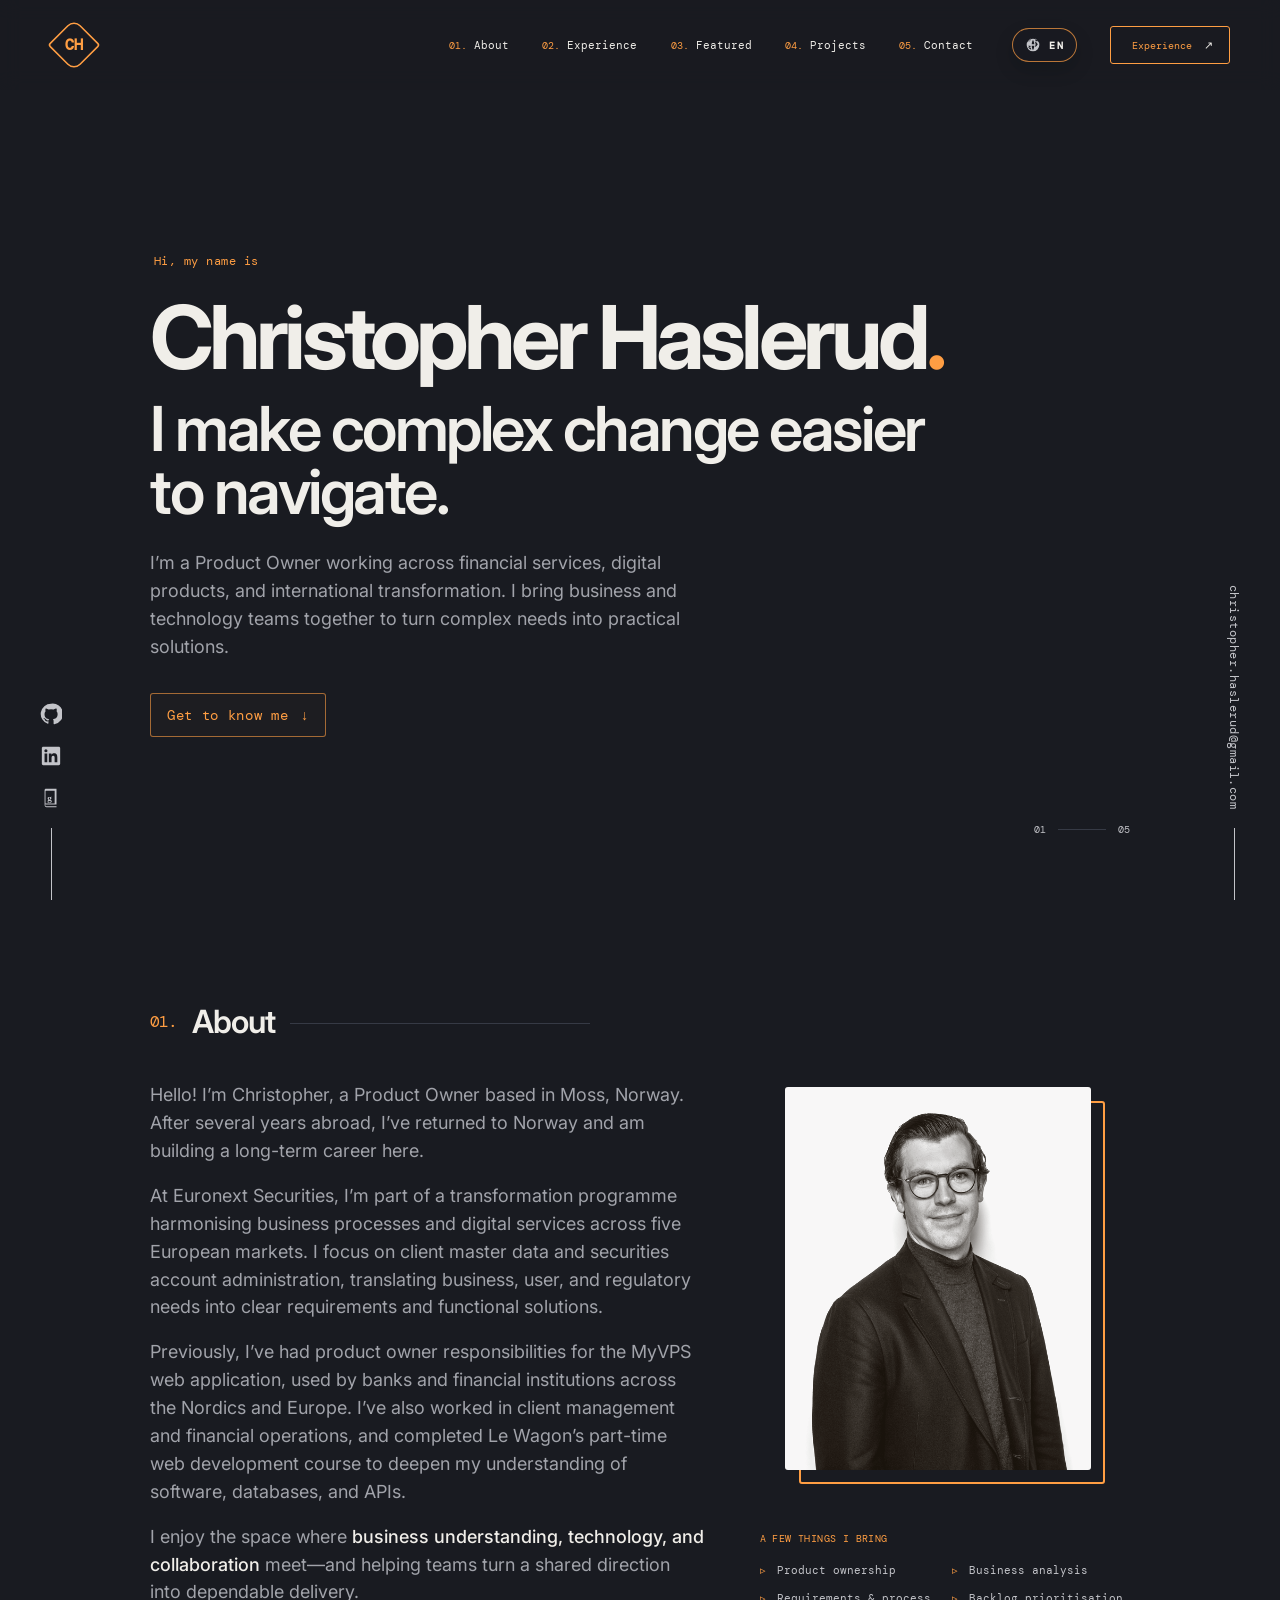
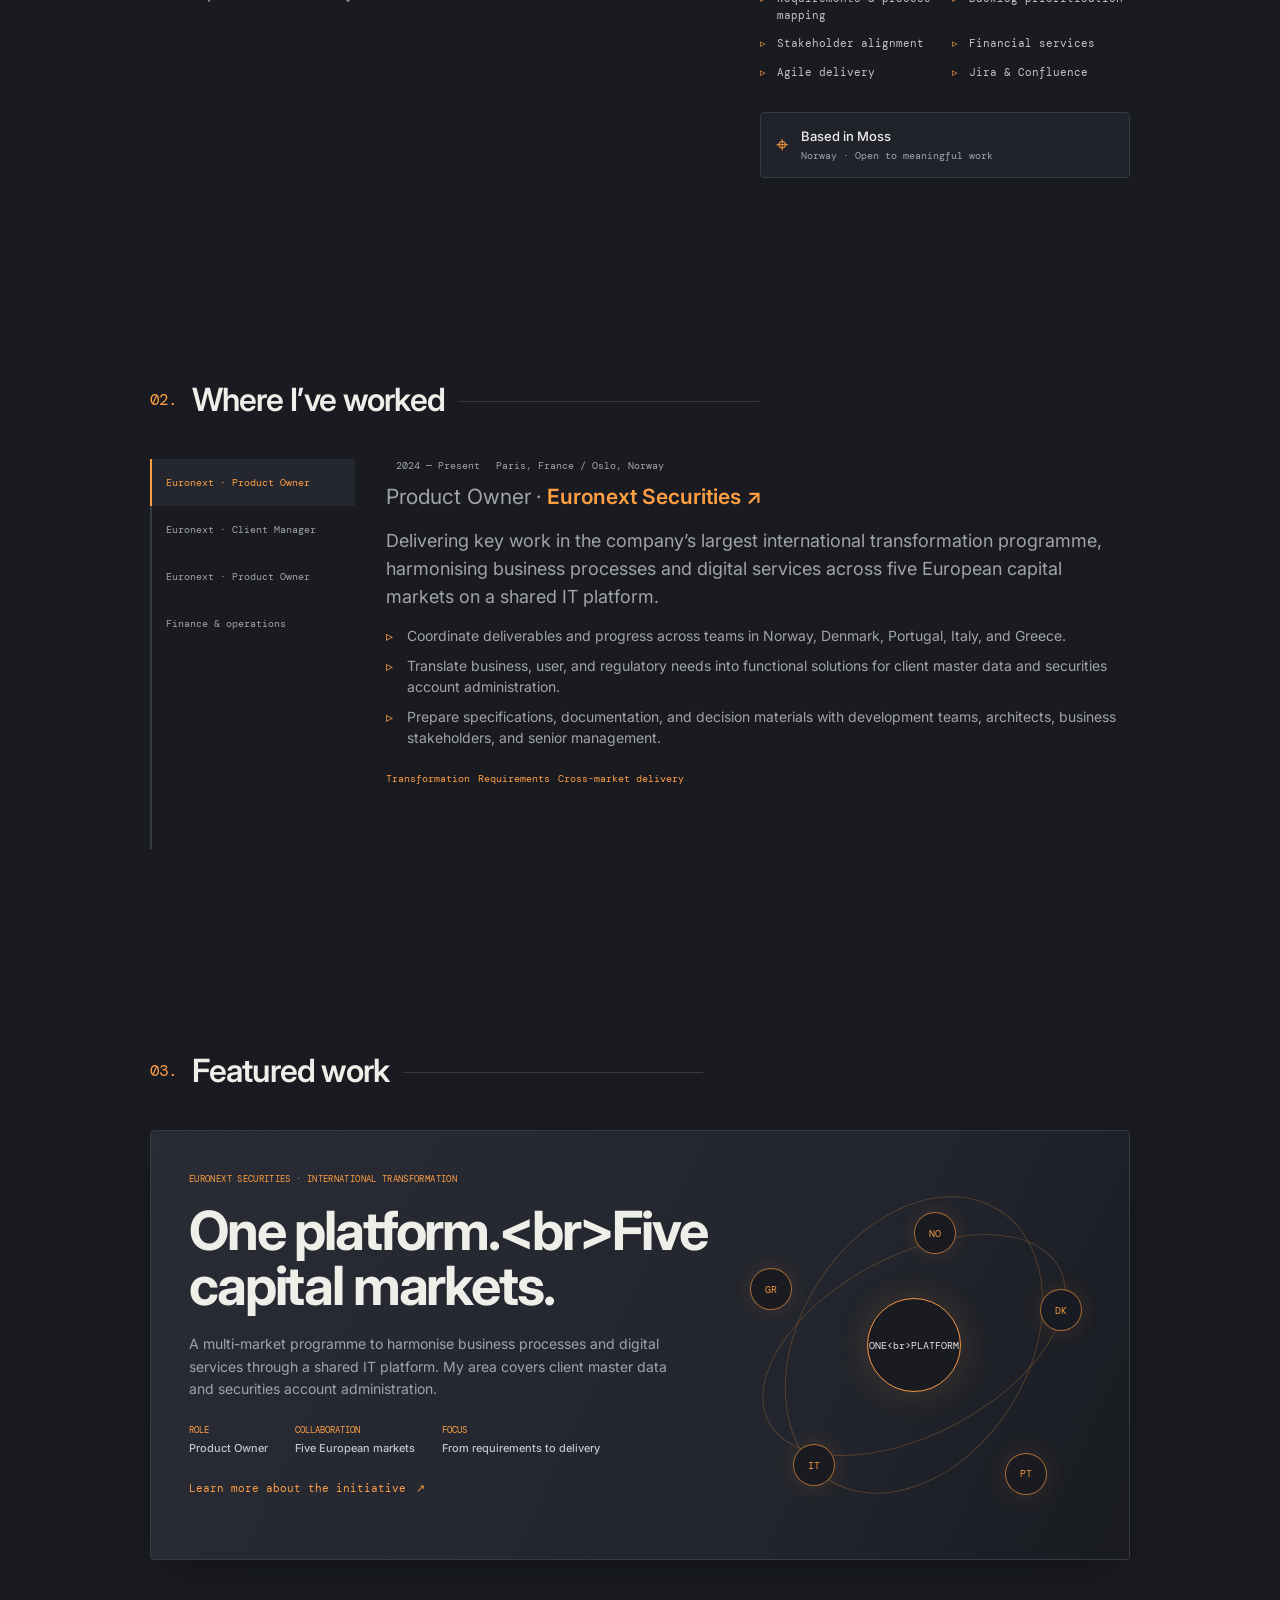
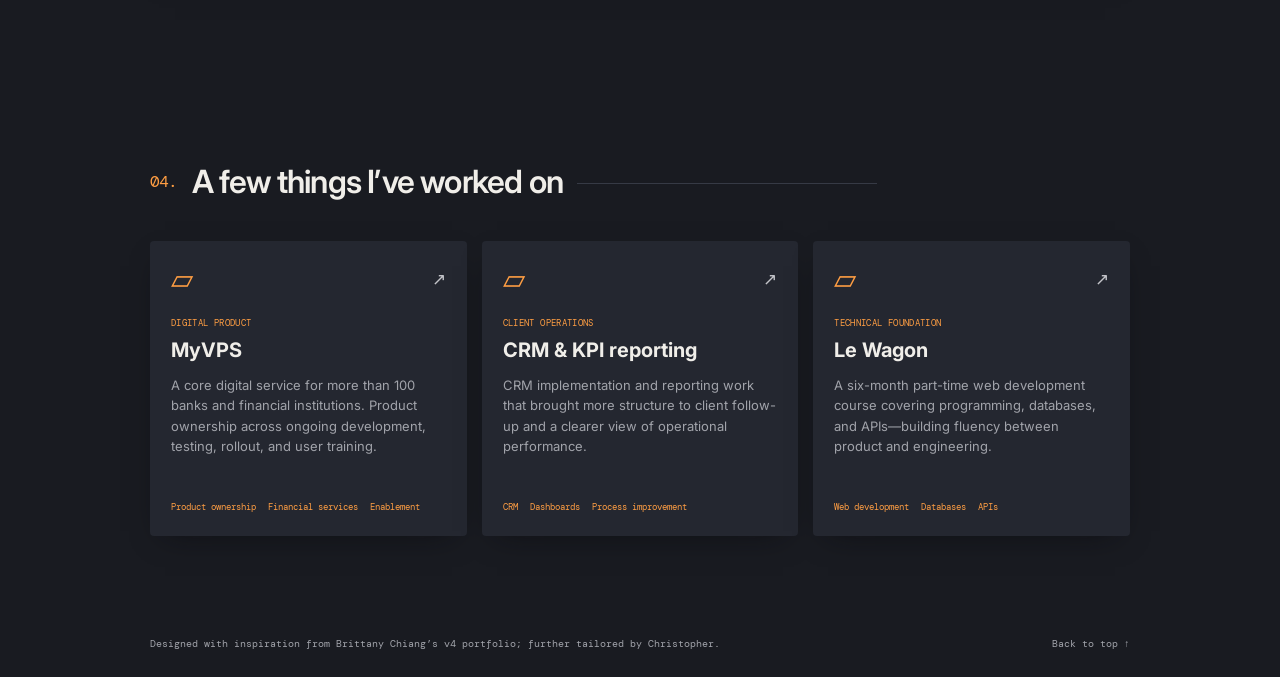
==== index.html @ 112c5ed5 "added comments on html file" ====
<!doctype html>
<html lang="en">
<!--
  The <head> contains information about the page, browser settings, and links to CSS, fonts, and the favicon.
-->
<head>
  <meta charset="utf-8">
  <meta name="viewport" content="width=device-width, initial-scale=1">
  <meta name="theme-color" content="#191b21">
  <meta name="description" content="Christopher Haslerud — Product Owner working across product, finance, technology, and international teams.">
  <meta name="author" content="Christopher Haslerud">
  <link rel="canonical" href="https://christopher-haslerud.com/">
  <meta name="keywords" content="
Christopher Haslerud,
Product Owner,
Produkteier,
Produktleder,
Digital produktutvikling,
Digital produktledelse,
Produktutvikling,
Digitalisering,
Teknologi,
Kunstig intelligens,
AI,
Fintech,
Finansielle tjenester,
Finansiell teknologi,
Digital transformasjon,
Product Management,
Digital Product Development,
Norway,
Norge,
Produkteier,
Produktleder,
">
  <title>Christopher Haslerud — Product Owner</title>

  <!--
    These links tell the browser which icon to use for the tab,
    browser bookmarks, and mobile home-screen shortcuts.
    The SVG is the main icon, PNG is a fallback, and apple-touch-icon
    is used on iPhones/iPads.
  -->
  <link rel="icon" type="image/svg+xml" href="favicon-final-1.svg">
  <link rel="icon" type="image/png" href="favicon-final-1.png">
  <link rel="apple-touch-icon" href="favicon-final-1.png">
<!---
    Tells page where to load fonts from, how to connect to Google Fonts efficiently, and which CSS file to use for styling the page
 -->
  <link rel="preconnect" href="https://fonts.googleapis.com">
  <link rel="preconnect" href="https://fonts.gstatic.com" crossorigin>
  <link href="https://fonts.googleapis.com/css2?family=DM+Mono:wght@400;500&family=Inter:wght@400;500;600;700&display=swap" rel="stylesheet">
  <link rel="stylesheet" href="style.css">
</head>
<body>
  <!--
    This is the visible page content.
  -->
  <a class="skip-link" href="#main">Skip to content</a>

  <!--
    Header: the top navigation and site branding.
    This contains the logo, menu links, and language selector.
  -->
  <header class="site-header">
    <a class="brand" href="#top" aria-label="Christopher Haslerud, home"><span>CH</span></a>
    <div class="header-controls" aria-label="Header controls">
      <div class="language-switcher header-language-switcher" aria-label="Language selector">
        <button class="language-button" type="button" aria-expanded="false" aria-controls="language-menu-mobile" aria-label="Change language">
          <svg viewBox="0 0 24 24" aria-hidden="true">
            <path d="M12 2.5a9.5 9.5 0 1 0 9.5 9.5A9.5 9.5 0 0 0 12 2.5Zm7.14 8.5h-3.18a15.77 15.77 0 0 0-1.25-4.14A7.88 7.88 0 0 1 19.14 11ZM12 4.05A13.82 13.82 0 0 1 13.96 11H10.04A13.82 13.82 0 0 1 12 4.05ZM4.86 13h3.18a15.77 15.77 0 0 0 1.25 4.14A7.88 7.88 0 0 1 4.86 13Zm3.18-8h-3.18A7.88 7.88 0 0 1 9.29 9.14 15.77 15.77 0 0 0 8.04 5Zm-3.18 10h3.18a15.77 15.77 0 0 1 1.25 4.14A7.88 7.88 0 0 1 4.86 15Zm7.1 4.95A13.82 13.82 0 0 1 10.04 13h3.92a13.82 13.82 0 0 1-1.96 6.95ZM14.71 15a15.77 15.77 0 0 0 1.25-4.14h3.18A7.88 7.88 0 0 1 14.71 15Zm4.43-8.5h-3.18A15.77 15.77 0 0 0 14.71 2.36 7.88 7.88 0 0 1 19.14 6.5ZM9.29 2.36A15.77 15.77 0 0 0 8.04 6.5H4.86A7.88 7.88 0 0 1 9.29 2.36Z"/>
          </svg>
          <span class="language-current">NO</span>
        </button>
        <ul class="language-menu" id="language-menu-mobile" role="menu" aria-label="Language menu">
          <li><button class="language-option active" type="button" data-lang="nb" role="menuitemradio" aria-checked="true">Norsk</button></li>
          <li><button class="language-option" type="button" data-lang="en" role="menuitemradio" aria-checked="false">English</button></li>
          <li><button class="language-option" type="button" data-lang="fr" role="menuitemradio" aria-checked="false">Français</button></li>
          <li><button class="language-option" type="button" data-lang="pt-pt" role="menuitemradio" aria-checked="false">Português (PT)</button></li>
        </ul>
      </div>
    </div>
    <button class="menu-toggle" type="button" aria-expanded="false" aria-controls="site-nav" aria-label="Open navigation">
      <span></span><span></span><span></span>
    </button>
    <nav class="site-nav" id="site-nav" aria-label="Main navigation">
      <a href="#about"><span>01.</span> <span data-i18n="nav.about">About</span></a>
      <a href="#experience"><span>02.</span> <span data-i18n="nav.experience">Experience</span></a>
      <a href="#featured"><span>03.</span> <span data-i18n="nav.featured">Featured</span></a>
      <a href="#projects"><span>04.</span> <span data-i18n="nav.projects">Projects</span></a>
      <a href="#contact"><span>05.</span> <span data-i18n="nav.contact">Contact</span></a>
      <div class="language-switcher nav-language-switcher" aria-label="Language selector">
        <button class="language-button" type="button" aria-expanded="false" aria-controls="language-menu-header" aria-label="Change language">
          <svg viewBox="0 0 24 24" aria-hidden="true">
            <path d="M12 2.5a9.5 9.5 0 1 0 9.5 9.5A9.5 9.5 0 0 0 12 2.5Zm7.14 8.5h-3.18a15.77 15.77 0 0 0-1.25-4.14A7.88 7.88 0 0 1 19.14 11ZM12 4.05A13.82 13.82 0 0 1 13.96 11H10.04A13.82 13.82 0 0 1 12 4.05ZM4.86 13h3.18a15.77 15.77 0 0 0 1.25 4.14A7.88 7.88 0 0 1 4.86 13Zm3.18-8h-3.18A7.88 7.88 0 0 1 9.29 9.14 15.77 15.77 0 0 0 8.04 5Zm-3.18 10h3.18a15.77 15.77 0 0 1 1.25 4.14A7.88 7.88 0 0 1 4.86 15Zm7.1 4.95A13.82 13.82 0 0 1 10.04 13h3.92a13.82 13.82 0 0 1-1.96 6.95ZM14.71 15a15.77 15.77 0 0 0 1.25-4.14h3.18A7.88 7.88 0 0 1 14.71 15Zm4.43-8.5h-3.18A15.77 15.77 0 0 0 14.71 2.36 7.88 7.88 0 0 1 19.14 6.5ZM9.29 2.36A15.77 15.77 0 0 0 8.04 6.5H4.86A7.88 7.88 0 0 1 9.29 2.36Z"/>
          </svg>
          <span class="language-current">NO</span>
        </button>
        <ul class="language-menu" id="language-menu-header" role="menu" aria-label="Language menu">
          <li><button class="language-option active" type="button" data-lang="nb" role="menuitemradio" aria-checked="true">Norsk</button></li>
          <li><button class="language-option" type="button" data-lang="en" role="menuitemradio" aria-checked="false">English</button></li>
          <li><button class="language-option" type="button" data-lang="fr" role="menuitemradio" aria-checked="false">Français</button></li>
          <li><button class="language-option" type="button" data-lang="pt-pt" role="menuitemradio" aria-checked="false">Português (PT)</button></li>
        </ul>
      </div>
      <a class="nav-button" href="#experience"><span data-i18n="nav.button">Experience</span> <span>↗</span></a>
    </nav>
  </header>

  <!--
    Left-side social icons.
    These are links to external profiles such as GitHub, LinkedIn, and Goodreads.
  -->
  <aside class="social-rail" aria-label="Social links and language selector">
    <a href="https://github.com/Christopher-Haslerud/" target="_blank" rel="noopener noreferrer" aria-label="GitHub" title="GitHub">
      <svg viewBox="0 0 24 24" aria-hidden="true"><path d="M12 .8a11.2 11.2 0 0 0-3.54 21.83c.56.1.77-.24.77-.54v-2.1c-3.13.68-3.79-1.33-3.79-1.33-.51-1.3-1.25-1.65-1.25-1.65-1.02-.7.08-.68.08-.68 1.13.08 1.72 1.16 1.72 1.16 1 .1.78 2.11 3.37 1.5.1-.73.39-1.22.7-1.5-2.5-.28-5.13-1.25-5.13-5.55 0-1.22.44-2.22 1.16-3-.12-.29-.5-1.43.11-2.98 0 0 .95-.3 3.08 1.15a10.7 10.7 0 0 1 5.6 0c2.14-1.45 3.08-1.15 3.08-1.15.62 1.55.23 2.69.12 2.98.72.78 1.15 1.78 1.15 3 0 4.31-2.64 5.26-5.15 5.54.4.35.75 1.03.75 2.08v3.08c0 .3.2.65.78.54A11.2 11.2 0 0 0 12 .8Z"/></svg>
    </a>
    <a href="https://www.linkedin.com/in/christopher-haslerud/" target="_blank" rel="noopener noreferrer" aria-label="LinkedIn" title="LinkedIn">
      <svg viewBox="0 0 24 24" aria-hidden="true"><path d="M20.45 2H3.55C2.69 2 2 2.68 2 3.52v16.96c0 .84.69 1.52 1.55 1.52h16.9c.86 0 1.55-.68 1.55-1.52V3.52c0-.84-.69-1.52-1.55-1.52ZM7.93 18.9H4.96V9.33h2.97v9.57ZM6.45 8.02a1.72 1.72 0 1 1 0-3.44 1.72 1.72 0 0 1 0 3.44Zm12.45 10.88h-2.96v-4.65c0-1.11-.02-2.55-1.55-2.55-1.55 0-1.79 1.21-1.79 2.47v4.73H9.64V9.33h2.84v1.31h.04c.39-.75 1.36-1.55 2.8-1.55 3 0 3.58 1.97 3.58 4.53v5.28Z"/></svg>
    </a>
    <a href="https://www.goodreads.com/user/show/145755573-christopher-haslerud" target="_blank" rel="noopener noreferrer" aria-label="Goodreads" title="Goodreads">
      <svg viewBox="0 0 24 24" aria-hidden="true"><path d="M5 3.5c0-.83.67-1.5 1.5-1.5H18v17H6.5A1.5 1.5 0 0 0 5 20.5v-17ZM6.5 4a.5.5 0 0 0-.5.5v13.56c.16-.04.33-.06.5-.06H16V4H6.5ZM7 21h11v1H7a2 2 0 0 1-2-2h1a1 1 0 0 0 1 1Z"/><text x="8" y="15" font-size="10" font-family="Georgia,serif" font-weight="bold">g</text></svg>
    </a>
    <span class="rail-line" aria-hidden="true"></span>
  </aside>
  <aside class="email-rail" aria-label="Email Christopher">
    <a href="mailto:?subject=Hello%20Christopher">christopher.haslerud@gmail.com</a>
    <span class="rail-line" aria-hidden="true"></span>
  </aside>

  <!--
    Main content area.
  -->
  <main id="main">
    <!--
      Hero section: the first screen people see - includes intro text, name, role, and a call-to-action button.
    -->
    <section class="hero" id="top" aria-labelledby="hero-title">
      <p class="eyebrow reveal" data-i18n="hero.eyebrow">Hi, my name is</p>
      <h1 class="hero-name reveal" id="hero-title">Christopher Haslerud<span>.</span></h1>
      <h2 class="hero-role reveal" data-i18n="hero.role">I make complex change easier to navigate.</h2>
      <p class="hero-copy reveal" data-i18n="hero.copy">I’m a Product Owner working across financial services, digital products, and international transformation. I bring business and technology teams together to turn complex needs into practical solutions.</p>
      <a class="outline-button reveal" href="#about"><span data-i18n="hero.button">Get to know me</span> <span>↓</span></a>
      <div class="hero-index" aria-hidden="true">01 <i></i> 05</div>
    </section>

    <!--
      About section - this section includes text and a short list of skills.
    -->
    <section class="section about-section" id="about" aria-labelledby="about-title">
      <h2 class="section-heading" id="about-title" data-i18n="about.heading">About</h2>
      <div class="about-grid">
        <div class="body-copy">
          <p data-i18n="about.p1">Hello! I’m Christopher, a Product Owner based in Moss, Norway. After several years abroad, I’ve returned to Norway and am building a long-term career here.</p>
          <p data-i18n="about.p2">At Euronext Securities, I’m part of a transformation programme harmonising business processes and digital services across five European markets. I focus on client master data and securities account administration, translating business, user, and regulatory needs into clear requirements and functional solutions.</p>
          <p data-i18n="about.p3">Previously, I've had product owner responsibilities for the MyVPS web application, used by banks and financial institutions across the Nordics and Europe. I’ve also worked in client management and financial operations, and completed Le Wagon’s part-time web development course to deepen my understanding of software, databases, and APIs.</p>
          <p data-i18n="about.p4" data-i18n-html="true">I enjoy the space where <strong>business understanding, technology, and collaboration</strong> meet—and helping teams turn a shared direction into dependable delivery.</p>
        </div>
        <div class="about-aside">
          <figure class="portrait">
            <div class="portrait-frame">
              <img src="1O9A6643.jpg" alt="Christopher Haslerud" loading="lazy">
            </div>
          </figure>
          <p class="eyebrow" data-i18n="about.skillsHeader">A FEW THINGS I BRING</p>
          <ul class="skill-list">
            <li data-i18n="skill.1">Product ownership</li><li data-i18n="skill.2">Business analysis</li>
            <li data-i18n="skill.3">Requirements &amp; process mapping</li><li data-i18n="skill.4">Backlog prioritisation</li>
            <li data-i18n="skill.5">Stakeholder alignment</li><li data-i18n="skill.6">Financial services</li>
            <li data-i18n="skill.7">Agile delivery</li><li data-i18n="skill.8">Jira &amp; Confluence</li>
          </ul>
          <div class="location-card"><span class="location-pin">⌖</span><div><b data-i18n="location.label">Based in Moss</b><small data-i18n="location.meta">Norway · Open to meaningful work</small></div></div>
        </div>
      </div>
    </section>

    <!--
      Experience section: shows work history and roles - the tabs let the user switch between different jobs.
    -->
    <section class="section experience-section" id="experience" aria-labelledby="experience-title">
      <h2 class="section-heading" id="experience-title" data-i18n="experience.heading">Where I’ve worked</h2>
      <div class="experience-layout">
        <div class="experience-tabs" role="tablist" aria-label="Work experience">
          <button class="experience-tab active" id="tab-euronext-po" role="tab" aria-selected="true" aria-controls="panel-euronext-po" data-panel="euronext-po" data-i18n="experience.tab.euronext-po">Euronext · Product Owner</button>
          <button class="experience-tab" id="tab-client-manager" role="tab" aria-selected="false" aria-controls="panel-client-manager" data-panel="client-manager" tabindex="-1" data-i18n="experience.tab.client-manager">Euronext · Client Manager</button>
          <button class="experience-tab" id="tab-myvps" role="tab" aria-selected="false" aria-controls="panel-myvps" data-panel="myvps" tabindex="-1" data-i18n="experience.tab.myvps">Euronext · Product Owner</button>
          <button class="experience-tab" id="tab-finance" role="tab" aria-selected="false" aria-controls="panel-finance" data-panel="finance" tabindex="-1" data-i18n="experience.tab.finance">Finance &amp; operations</button>
        </div>

        <div class="experience-panels">
          <article class="experience-panel active" id="panel-euronext-po" role="tabpanel" aria-labelledby="tab-euronext-po" tabindex="0">
            <p class="date"><span data-i18n="experience.euronext.date">2024 — Present</span> <span data-i18n="experience.euronext.location">Paris, France / Oslo, Norway</span></p>
            <h3><span data-i18n="experience.euronext.role">Product Owner</span> <span>·</span> <a href="https://www.euronext.com/en" target="_blank" rel="noopener noreferrer">Euronext Securities ↗</a></h3>
            <p data-i18n="experience.euronext.summary">Delivering key work in the company’s largest international transformation programme, harmonising business processes and digital services across five European capital markets on a shared IT platform.</p>
            <ul>
              <li data-i18n="experience.euronext.li1">Coordinate deliverables and progress across teams in Norway, Denmark, Portugal, Italy, and Greece.</li>
              <li data-i18n="experience.euronext.li2">Translate business, user, and regulatory needs into functional solutions for client master data and securities account administration.</li>
              <li data-i18n="experience.euronext.li3">Prepare specifications, documentation, and decision materials with development teams, architects, business stakeholders, and senior management.</li>
            </ul>
            <div class="tag-row"><span data-i18n="experience.euronext.tag1">Transformation</span><span data-i18n="experience.euronext.tag2">Requirements</span><span data-i18n="experience.euronext.tag3">Cross-market delivery</span></div>
          </article>

          <article class="experience-panel" id="panel-client-manager" role="tabpanel" aria-labelledby="tab-client-manager" tabindex="0" hidden>
            <p class="date"><span data-i18n="experience.client.date">2022 — 2024</span> <span data-i18n="experience.client.location">Porto, Portugal / Oslo, Norway</span></p>
            <h3><span data-i18n="experience.client.role">Client Manager</span> <span>·</span> <a href="https://www.euronext.com/en" target="_blank" rel="noopener noreferrer">Euronext Securities ↗</a></h3>
            <p data-i18n="experience.client.summary">Primary operational contact for the company’s largest client, coordinating work across client, business, and IT teams while building a strong working relationship.</p>
            <ul>
              <li data-i18n="experience.client.li1">Led implementation of a new CRM system in Oslo.</li>
              <li data-i18n="experience.client.li2">Developed KPI dashboards and reporting to improve decision-making, client management, and operational efficiency.</li>
              <li data-i18n="experience.client.li3">Built experience in process improvement and cross-functional stakeholder coordination.</li>
            </ul>
            <div class="tag-row"><span data-i18n="experience.client.tag1">Client management</span><span data-i18n="experience.client.tag2">CRM</span><span data-i18n="experience.client.tag3">KPI reporting</span></div>
          </article>

          <article class="experience-panel" id="panel-myvps" role="tabpanel" aria-labelledby="tab-myvps" tabindex="0" hidden>
            <p class="date"><span data-i18n="experience.myvps.date">2021 — 2022</span> <span data-i18n="experience.myvps.location">Oslo, Norway</span></p>
            <h3><span data-i18n="experience.myvps.role">Product Owner</span> <span>·</span> <a href="https://www.euronext.com/en" target="_blank" rel="noopener noreferrer">Euronext Securities ↗</a></h3>
            <p data-i18n="experience.myvps.summary">Owned ongoing development of MyVPS, a core digital application used by more than 100 banks and financial institutions across Europe.</p>
            <ul>
              <li data-i18n="experience.myvps.li1">Coordinated a Poland-based development team and planned product activities with technical and business stakeholders.</li>
              <li data-i18n="experience.myvps.li2">Worked with users on testing, rollout, and training.</li>
              <li data-i18n="experience.myvps.li3">Partnered with Compliance to establish a digital training and certification programme.</li>
              <li data-i18n="experience.myvps.li4">Completed Le Wagon’s six-month part-time course in web development, databases, and APIs.</li>
            </ul>
            <div class="tag-row"><span data-i18n="experience.myvps.tag1">MyVPS</span><span data-i18n="experience.myvps.tag2">Product development</span><span data-i18n="experience.myvps.tag3">Le Wagon</span></div>
          </article>

          <article class="experience-panel" id="panel-finance" role="tabpanel" aria-labelledby="tab-finance" tabindex="0" hidden>
            <p class="date"><span data-i18n="experience.finance.date">2017 — 2020</span> <span data-i18n="experience.finance.location">Oslo, Hamburg &amp; Vilnius</span></p>
            <h3 data-i18n="experience.finance.role">Finance and operations roles</h3>
            <p data-i18n="experience.finance.summary">Built a practical foundation in financial markets, client operations, and dependable processes across regulated and international environments.</p>
            <ul>
              <li><strong>Consultant</strong> · Söderberg &amp; Partners Wealth Management (2020): <span data-i18n="experience.finance.li1">Investor Services, document verification, fund orders, and process improvements.</span></li>
              <li><strong>Operations Manager</strong> · Payever (2020): <span data-i18n="experience.finance.li2">Nordic operations and partner coordination for an API-based financing solution.</span></li>
              <li><strong>Cross-Asset Trading and Sales Assistant</strong> · BNP Paribas (2018–2019): <span data-i18n="experience.finance.li3">Interest-rate derivative booking, pricing, verification, and contract transfers.</span></li>
              <li><strong>Senior Treasury Analyst / Securities Operations Analyst</strong> · Nasdaq (2017–2018): <span data-i18n="experience.finance.li4">Liquidity, payments, reconciliations, and clearing house settlement.</span></li>
            </ul>
            <div class="tag-row"><span data-i18n="experience.finance.tag1">Financial operations</span><span data-i18n="experience.finance.tag2">Capital markets</span><span data-i18n="experience.finance.tag3">Controls</span></div>
          </article>
        </div>
      </div>
    </section>

    <!--
      Featured section: highlights one important project or initiative.
    -->
    <section class="section featured-section" id="featured" aria-labelledby="featured-title">
      <h2 class="section-heading" id="featured-title" data-i18n="featured.heading">Featured work</h2>
      <div class="featured-card">
        <div class="featured-content">
          <p class="eyebrow" data-i18n="featured.eyebrow">EURONEXT SECURITIES · INTERNATIONAL TRANSFORMATION</p>
          <h3 data-i18n="featured.title">One platform.<br>Five capital markets.</h3>
          <p class="featured-description" data-i18n="featured.summary">A multi-market programme to harmonise business processes and digital services through a shared IT platform. My area covers client master data and securities account administration.</p>
          <div class="featured-facts">
            <div><span data-i18n="featured.fact.role.label">ROLE</span><b data-i18n="featured.fact.role.value">Product Owner</b></div>
            <div><span data-i18n="featured.fact.collaboration.label">COLLABORATION</span><b data-i18n="featured.fact.collaboration.value">Five European markets</b></div>
            <div><span data-i18n="featured.fact.focus.label">FOCUS</span><b data-i18n="featured.fact.focus.value">From requirements to delivery</b></div>
          </div>
          <a class="text-link" href="https://www.euronext.com/en/csd/strategic-projects/convergence-programme" target="_blank" rel="noopener noreferrer"><span data-i18n="featured.link">Learn more about the initiative</span> <span>↗</span></a>
        </div>
        <div class="featured-visual" aria-label="Abstract network illustration representing five connected markets">
          <div class="network-orbit orbit-one"></div><div class="network-orbit orbit-two"></div>
          <span class="network-node node-norway">NO</span><span class="network-node node-denmark">DK</span><span class="network-node node-portugal">PT</span><span class="network-node node-italy">IT</span><span class="network-node node-greece">GR</span>
          <span class="network-core" data-i18n="featured.visual">ONE<br>PLATFORM</span>
        </div>
      </div>
    </section>

    <!--
      Projects section: a grid of smaller project cards.
    -->
    <section class="section projects-section" id="projects" aria-labelledby="projects-title">
      <h2 class="section-heading" id="projects-title" data-i18n="projects.heading">A few things I’ve worked on</h2>
      <div class="project-grid">
        <article class="project-card">
          <div class="project-top"><span class="folder-icon">▱</span><span class="project-arrow">↗</span></div>
          <p class="eyebrow" data-i18n="projects.card1.eyebrow">DIGITAL PRODUCT</p><h3 data-i18n="projects.card1.title">MyVPS</h3>
          <p data-i18n="projects.card1.summary">A core digital service for more than 100 banks and financial institutions. Product ownership across ongoing development, testing, rollout, and user training.</p>
          <div class="tag-row"><span data-i18n="projects.card1.tag1">Product ownership</span><span data-i18n="projects.card1.tag2">Financial services</span><span data-i18n="projects.card1.tag3">Enablement</span></div>
        </article>
        <article class="project-card">
          <div class="project-top"><span class="folder-icon">▱</span><span class="project-arrow">↗</span></div>
          <p class="eyebrow" data-i18n="projects.card2.eyebrow">CLIENT OPERATIONS</p><h3 data-i18n="projects.card2.title">CRM &amp; KPI reporting</h3>
          <p data-i18n="projects.card2.summary">CRM implementation and reporting work that brought more structure to client follow-up and a clearer view of operational performance.</p>
          <div class="tag-row"><span data-i18n="projects.card2.tag1">CRM</span><span data-i18n="projects.card2.tag2">Dashboards</span><span data-i18n="projects.card2.tag3">Process improvement</span></div>
        </article>
        <article class="project-card">
          <div class="project-top"><span class="folder-icon">▱</span><span class="project-arrow">↗</span></div>
          <p class="eyebrow" data-i18n="projects.card3.eyebrow">TECHNICAL FOUNDATION</p><h3 data-i18n="projects.card3.title">Le Wagon</h3>
          <p data-i18n="projects.card3.summary">A six-month part-time web development course covering programming, databases, and APIs—building fluency between product and engineering.</p>
          <div class="tag-row"><span data-i18n="projects.card3.tag1">Web development</span><span data-i18n="projects.card3.tag2">Databases</span><span data-i18n="projects.card3.tag3">APIs</span></div>
        </article>
      </div>
    </section>
<!--
    <section class="section contact-section" id="contact" aria-labelledby="contact-title">
      <p class="eyebrow">05. WHAT’S NEXT?</p>
      <h2 id="contact-title">Let’s build something<br>that makes a difference.</h2>
      <p>If you’re working on a complex product or transformation challenge, I’d be happy to compare notes.</p>
      <a class="outline-button" href="mailto:?subject=Hello%20Christopher">Say hello <span>↗</span></a>
    </section>
  </main>
-->
  <!--
    Footer: closing information and a simple back-to-top link.
  -->
  <footer class="site-footer"><p><span data-i18n="footer.before">Designed with inspiration from</span> <a href="https://v4.brittanychiang.com/" target="_blank" rel="noopener noreferrer">Brittany Chiang’s v4 portfolio</a><span data-i18n="footer.after">; further tailored by Christopher.</span></p><a href="#top" data-i18n="footer.top">Back to top ↑</a></footer>

  <!--
    JavaScript file for interactions such as language switching and menu behavior.
  -->
  <script src="script.js"></script>
</body>
</html>
---- style.css ----
:root {
  --dark-navy: #101116;
  --navy: #191b21;
  --light-navy: #242730;
  --lightest-navy: #363a45;
  --navy-shadow: rgba(8, 9, 12, .72);
  --slate: #a1a3aa;
  --light-slate: #c3c4c9;
  --lightest-slate: #f0eee9;
  --white: #fffaf2;
  --accent: #ff9e43;
  --font-sans: Inter, -apple-system, BlinkMacSystemFont, "Segoe UI", sans-serif;
  --font-mono: "DM Mono", "SFMono-Regular", Consolas, monospace;
  --transition: all .25s cubic-bezier(.645, .045, .355, 1);
  --nav-height: 90px;
  --content-width: 1000px;
}

*, *::before, *::after { box-sizing: border-box; }
html { scroll-behavior: smooth; scroll-padding-top: 100px; }
body {
  margin: 0;
  overflow-x: hidden;
  background: var(--navy);
  color: var(--slate);
  font: 18px/1.35 var(--font-sans);
  -webkit-font-smoothing: antialiased;
  counter-reset: section;
}
::selection { background: var(--lightest-navy); color: var(--white); }
a { color: inherit; text-decoration: none; transition: var(--transition); }
a:hover, a:focus-visible { color: var(--accent); }
button { color: inherit; font: inherit; }

/* Skip link */
.skip-link {
  position: fixed;
  z-index: 50;
  top: -60px;
  left: 20px;
  padding: 12px 16px;
  background: var(--accent);
  color: var(--navy);
  font: 12px var(--font-mono);
}
.skip-link:focus { top: 15px; }

/* Header and navigation */
.site-header {
  position: fixed;
  z-index: 20;
  inset: 0 0 auto;
  height: var(--nav-height);
  padding: 0 50px;
  display: flex;
  align-items: center;
  justify-content: space-between;
  background: rgba(25, 27, 33, .92);
  backdrop-filter: blur(10px);
  transition: height .25s ease, box-shadow .25s ease;
}
.site-header.scrolled { height: 70px; box-shadow: 0 10px 30px -10px var(--navy-shadow); }

.header-controls {
  display: none;
  align-items: center;
  gap: 12px;
}

.brand {
  position: relative;
  display: grid;
  width: 48px;
  height: 48px;
  place-items: center;
  color: var(--accent);
  font: 600 15px var(--font-mono);
}
.brand::before {
  content: "";
  position: absolute;
  inset: 0;
  border: 2px solid var(--accent);
  border-radius: 12px 4px 12px 4px;
  transform: rotate(45deg) scale(.78);
  transition: var(--transition);
}
.brand:hover::before { transform: rotate(0) scale(.9); }

.site-nav {
  display: flex;
  align-items: center;
  justify-content: flex-end;
  gap: clamp(16px, 2.6vw, 34px);
  color: var(--lightest-slate);
  font: 11px var(--font-mono);
}
.site-nav a:not(.nav-button) {
  padding: 12px 0;
  white-space: nowrap;
}
.site-nav a > span:first-child {
  color: var(--accent);
  font-size: 10px;
}
.site-nav a > span:last-child {
  color: var(--lightest-slate);
}

.nav-button {
  padding: 11px 16px;
  border: 1px solid var(--accent);
  border-radius: 3px;
  color: var(--accent);
  white-space: nowrap;
}
.nav-button:hover { background: rgba(255, 158, 67, .12); }
.nav-button span { margin-left: 5px; }

.menu-toggle { display: none; }

/* Language selector */
.language-switcher {
  position: relative;
  display: inline-flex;
}

.nav-language-switcher {
  display: inline-flex !important;
  margin-left: 6px;
  align-items: center;
}
.nav-language-switcher .language-button {
  min-width: 54px;
  padding: 8px 12px;
  border: 1px solid rgba(255, 158, 67, .7);
  background: rgba(25, 27, 33, .92);
  box-shadow: 0 8px 18px rgba(8, 9, 12, .18);
}
.nav-language-switcher .language-current {
  font-size: 10px;
  font-weight: 600;
  letter-spacing: .12em;
}

.language-button {
  display: inline-flex;
  align-items: center;
  gap: 8px;
  min-width: 58px;
  padding: 7px 10px;
  border: 1px solid rgba(255, 158, 67, .45);
  border-radius: 999px;
  background: rgba(25, 27, 33, .72);
  color: var(--light-slate);
  cursor: pointer;
  transition: var(--transition);
}
.language-button:hover, .language-button:focus-visible {
  border-color: var(--accent);
  color: var(--accent);
  transform: translateY(-2px);
}
.language-button svg {
  display: block;
  width: 16px;
  height: 16px;
  fill: currentColor;
}
.language-current {
  color: var(--lightest-slate);
  font: 10px var(--font-mono);
  letter-spacing: .08em;
}
.language-menu {
  position: absolute;
  left: 50%;
  top: calc(100% + 10px);
  bottom: auto;
  display: grid;
  gap: 6px;
  min-width: 170px;
  padding: 10px;
  margin: 0;
  border: 1px solid var(--lightest-navy);
  border-radius: 12px;
  background: rgba(25, 27, 33, .98);
  box-shadow: 0 16px 40px rgba(8, 9, 12, .45);
  list-style: none;
  opacity: 0;
  visibility: hidden;
  transform: translate(-50%, 0);
  transition: opacity .2s ease, transform .2s ease, visibility .2s ease;
}
.language-switcher.open .language-menu {
  opacity: 1;
  visibility: visible;
  transform: translate(-50%, 0);
}
.language-option {
  width: 100%;
  padding: 9px 10px;
  border: 1px solid transparent;
  border-radius: 8px;
  background: transparent;
  color: var(--light-slate);
  text-align: left;
  font: 11px var(--font-mono);
  cursor: pointer;
  transition: var(--transition);
}
.language-option:hover, .language-option.active {
  border-color: rgba(255, 158, 67, .45);
  background: rgba(255, 158, 67, .08);
  color: var(--lightest-slate);
}

/* Social and email rails */
.social-rail, .email-rail {
  position: fixed;
  z-index: 5;
  bottom: 0;
  display: flex;
  flex-direction: column;
  align-items: center;
  color: var(--light-slate);
}
.social-rail { left: 38px; gap: 16px; }
.social-rail a {
  display: grid;
  width: 26px;
  height: 26px;
  place-items: center;
  color: var(--light-slate);
  transition: var(--transition);
}
.social-rail a:hover, .social-rail a:focus-visible {
  color: var(--accent);
  transform: translateY(-3px);
}
.social-rail svg {
  display: block;
  width: 22px;
  height: 22px;
  fill: currentColor;
}
.social-rail .language-switcher { display: none !important; }

.email-rail {
  right: 38px;
  gap: 18px;
}
.email-rail a {
  color: var(--light-slate);
  writing-mode: vertical-rl;
  font: 12px var(--font-mono);
  letter-spacing: .04em;
}
.email-rail a:hover, .email-rail a:focus-visible {
  color: var(--accent);
  transform: translateY(-3px);
}
.rail-line {
  display: block;
  width: 1px;
  height: 72px;
  margin-top: 1px;
  background: var(--light-slate);
}

/* Main and hero */
main {
  width: 100%;
  max-width: 1600px;
  margin: 0 auto;
  padding: 0 150px;
}
.hero {
  min-height: 100vh;
  display: flex;
  flex-direction: column;
  justify-content: center;
  align-items: flex-start;
  position: relative;
  padding-top: var(--nav-height);
}
.eyebrow {
  margin: 0 0 25px 4px;
  color: var(--accent);
  font: 12px var(--font-mono);
  letter-spacing: .04em;
}
.hero-name {
  margin: 0 0 5px;
  color: var(--lightest-slate);
  font-size: clamp(58px, 8.2vw, 88px);
  line-height: .99;
  letter-spacing: -.055em;
  font-weight: 700;
}
.hero-name span { color: var(--accent); }
.hero-role {
  max-width: 780px;
  margin: 10px 0 0;
  color: var(--lightest-slate);
  font-size: clamp(35px, 5.4vw, 62px);
  line-height: 1.02;
  letter-spacing: -.04em;
  font-weight: 600;
}
.hero-role span {
  color: var(--accent);
}
.hero-copy {
  max-width: 560px;
  margin: 26px 0 0;
  color: var(--slate);
  font-size: 18px;
  line-height: 1.55;
}
.hero-copy strong, .body-copy strong {
  color: var(--lightest-slate);
  font-weight: 500;
}
.outline-button {
  display: inline-flex;
  align-items: center;
  gap: 12px;
  margin-top: 38px;
  padding: 12px 16px;
  border: 1px solid rgba(255, 158, 67, .6);
  border-radius: 3px;
  color: var(--accent);
  font: 11px var(--font-mono);
  letter-spacing: .06em;
  background: rgba(255, 158, 67, .02);
  transition: var(--transition);
}
.hero .outline-button {
  margin-top: 32px;
}
.hero .outline-button:hover {
  background: rgba(255, 158, 67, .08);
  transform: translateY(-1px);
}
.outline-button span { font-size: 14px; }
.hero-index {
  position: absolute;
  right: 0;
  bottom: 64px;
  display: flex;
  align-items: center;
  gap: 12px;
  color: var(--light-slate);
  font: 10px var(--font-mono);
}
.hero-index i {
  width: 48px;
  height: 1px;
  background: var(--lightest-navy);
}

/* Section layout */
.section {
  max-width: var(--content-width);
  margin: 0 auto;
  padding: 100px 0;
  scroll-margin-top: 75px;
}
.section-heading {
  display: flex;
  align-items: center;
  gap: 14px;
  margin: 0 0 38px;
  color: var(--lightest-slate);
  font-size: clamp(24px, 4vw, 32px);
  font-weight: 600;
  letter-spacing: -.025em;
  white-space: nowrap;
}
.section-heading::before {
  counter-increment: section;
  content: "0" counter(section) ".";
  color: var(--accent);
  font: 16px var(--font-mono);
}
.section-heading::after {
  content: "";
  position: relative;
  top: 2px;
  display: block;
  width: min(300px, 30vw);
  height: 1px;
  background: var(--lightest-navy);
}

/* About */
.about-grid {
  display: grid;
  grid-template-columns: 3fr 2fr;
  gap: 54px;
}
.body-copy p { margin: 0 0 17px; line-height: 1.55; }
.about-aside { padding-top: 6px; }

.portrait {
  position: relative;
  width: min(100%, 320px);
  margin: 0 auto 48px;
  padding: 0 14px 14px 0;
}
.portrait-frame {
  position: relative;
  z-index: 1;
  overflow: hidden;
  aspect-ratio: 4 / 5;
  border-radius: 3px;
  background: var(--light-navy);
}
.portrait-frame::before {
  content: "";
  position: absolute;
  z-index: 1;
  inset: 0;
  background: rgba(255, 158, 67, .07);
  mix-blend-mode: screen;
  pointer-events: none;
}
.portrait-frame img {
  display: block;
  width: 100%;
  height: 100%;
  object-fit: cover;
  object-position: 51% 18%;
  filter: grayscale(100%) brightness(1.16) contrast(.94);
  transition: filter .3s ease, transform .5s ease;
}
.portrait::after {
  content: "";
  position: absolute;
  z-index: 0;
  inset: 14px 0 0 14px;
  border: 2px solid var(--accent);
  border-radius: 3px;
  transition: transform .3s ease;
}
.portrait:hover .portrait-frame img {
  filter: grayscale(0%) brightness(1.04) contrast(.98);
  transform: translateY(-2px);
}
.portrait:hover::after { transform: translate(3px, 3px); }
.about-aside .eyebrow { margin: 0 0 17px; font-size: 10px; }
.skill-list {
  display: grid;
  grid-template-columns: 1fr 1fr;
  gap: 12px 14px;
  padding: 0;
  margin: 0;
  list-style: none;
}
.skill-list li {
  position: relative;
  padding-left: 17px;
  color: var(--light-slate);
  font: 11px/1.5 var(--font-mono);
}
.skill-list li::before {
  content: "▹";
  position: absolute;
  left: 0;
  color: var(--accent);
}
.location-card {
  display: flex;
  align-items: center;
  gap: 13px;
  margin-top: 32px;
  padding: 15px;
  border: 1px solid var(--lightest-navy);
  border-radius: 4px;
  background: rgba(36, 39, 48, .72);
}
.location-pin { color: var(--accent); font-size: 22px; }
.location-card b, .location-card small { display: block; }
.location-card b {
  color: var(--lightest-slate);
  font-size: 13px;
  font-weight: 500;
}
.location-card small {
  margin-top: 3px;
  color: var(--slate);
  font: 10px var(--font-mono);
}

/* Experience */
.experience-layout {
  display: grid;
  grid-template-columns: 205px 1fr;
  gap: 31px;
  min-height: 390px;
}
.experience-tabs {
  display: flex;
  flex-direction: column;
  align-items: stretch;
  border-left: 2px solid var(--lightest-navy);
}
.experience-tab {
  min-height: 47px;
  padding: 0 14px;
  border: 0;
  border-left: 2px solid transparent;
  margin-left: -2px;
  background: transparent;
  color: var(--slate);
  font: 10px var(--font-mono);
  text-align: left;
  cursor: pointer;
  transition: var(--transition);
}
.experience-tab:hover, .experience-tab.active {
  color: var(--accent);
  background: var(--light-navy);
}
.experience-tab.active { border-left-color: var(--accent); }
.experience-panel { animation: panel-in .3s ease both; }
.experience-panel[hidden] { display: none; }
.experience-panel .date {
  margin: 0 0 11px;
  color: var(--light-slate);
  font: 10px var(--font-mono);
}
.experience-panel .date span { margin-left: 10px; color: var(--slate); }
.experience-panel h3 {
  margin: 0 0 16px;
  color: var(--lightest-slate);
  font-size: 21px;
  font-weight: 600;
}
.experience-panel h3 span { color: var(--slate); font-weight: 400; }
.experience-panel h3 a { color: var(--accent); }
.experience-panel > p:not(.date) { margin: 0 0 14px; line-height: 1.55; }
.experience-panel ul { margin: 0; padding: 0; list-style: none; }
.experience-panel li {
  position: relative;
  padding: 0 0 9px 21px;
  font-size: 14px;
  line-height: 1.5;
}
.experience-panel li::before {
  content: "▹";
  position: absolute;
  left: 0;
  color: var(--accent);
}
.experience-panel li strong {
  color: var(--lightest-slate);
  font-weight: 500;
}
.tag-row {
  display: flex;
  flex-wrap: wrap;
  gap: 8px;
  margin-top: 15px;
}
.tag-row span {
  color: var(--accent);
  font: 10px var(--font-mono);
}

/* Featured case study */
.featured-card {
  position: relative;
  min-height: 430px;
  overflow: hidden;
  border: 1px solid var(--lightest-navy);
  border-radius: 4px;
  background: linear-gradient(115deg, #292c35 0%, #22252d 68%, #191b21 100%);
  box-shadow: 0 18px 45px -25px var(--navy-shadow);
}
.featured-content {
  position: relative;
  z-index: 2;
  width: 65%;
  padding: 42px 38px;
}
.featured-content .eyebrow { margin: 0 0 18px; font-size: 9px; }
.featured-content h3 {
  margin: 0;
  color: var(--lightest-slate);
  font-size: clamp(35px, 5vw, 54px);
  line-height: 1.02;
  letter-spacing: -.04em;
}
.featured-description {
  max-width: 490px;
  margin: 20px 0 24px;
  font-size: 14px;
  line-height: 1.6;
}
.featured-facts {
  display: flex;
  flex-wrap: wrap;
  gap: 20px 27px;
}
.featured-facts div span, .featured-facts div b { display: block; }
.featured-facts div span {
  margin-bottom: 5px;
  color: var(--accent);
  font: 9px var(--font-mono);
}
.featured-facts div b {
  color: var(--light-slate);
  font-size: 11px;
  font-weight: 500;
}
.text-link {
  display: inline-flex;
  gap: 10px;
  align-items: center;
  margin-top: 25px;
  color: var(--accent);
  font: 11px var(--font-mono);
}
.featured-visual {
  position: absolute;
  inset: 0 0 0 auto;
  width: 44%;
  display: grid;
  place-items: center;
  opacity: .94;
}
.network-orbit {
  position: absolute;
  width: 330px;
  height: 180px;
  border: 1px solid rgba(255, 158, 67, .24);
  border-radius: 50%;
  transform: rotate(-28deg);
}
.orbit-two {
  width: 230px;
  height: 320px;
  transform: rotate(32deg);
}
.network-node {
  position: absolute;
  display: grid;
  width: 42px;
  height: 42px;
  place-items: center;
  border: 1px solid rgba(255, 158, 67, .65);
  border-radius: 50%;
  background: var(--navy);
  color: var(--accent);
  font: 10px var(--font-mono);
  box-shadow: 0 0 24px rgba(255, 158, 67, .14);
}
.node-norway { top: 19%; left: 50%; }
.node-denmark { top: 37%; right: 11%; }
.node-portugal { right: 19%; bottom: 15%; }
.node-italy { bottom: 17%; left: 22%; }
.node-greece { top: 32%; left: 12%; }
.network-core {
  display: grid;
  width: 94px;
  height: 94px;
  place-items: center;
  border: 1px solid var(--accent);
  border-radius: 50%;
  background: #191b21;
  color: var(--lightest-slate);
  font: 10px/1.5 var(--font-mono);
  text-align: center;
  box-shadow: 0 0 38px rgba(255, 158, 67, .17);
}

/* Projects */
.project-grid {
  display: grid;
  grid-template-columns: repeat(3, 1fr);
  gap: 15px;
}
.project-card {
  min-height: 295px;
  display: flex;
  flex-direction: column;
  padding: 22px 20px;
  border: 1px solid transparent;
  border-radius: 4px;
  background: var(--light-navy);
  box-shadow: 0 10px 30px -15px var(--navy-shadow);
  transition: var(--transition);
}
.project-card:hover {
  transform: translateY(-6px);
  border-color: var(--lightest-navy);
}
.project-top {
  display: flex;
  align-items: center;
  justify-content: space-between;
  margin-bottom: 24px;
}
.folder-icon {
  color: var(--accent);
  font-size: 29px;
  line-height: 1;
}
.project-arrow {
  color: var(--light-slate);
  font: 17px var(--font-mono);
}
.project-card .eyebrow { margin: 0 0 8px; font-size: 9px; }
.project-card h3 {
  margin: 0 0 11px;
  color: var(--lightest-slate);
  font-size: 20px;
}
.project-card > p:not(.eyebrow) {
  margin: 0;
  font-size: 13px;
  line-height: 1.55;
}
.project-card .tag-row {
  margin-top: auto;
  padding-top: 24px;
  gap: 7px 12px;
}
.project-card .tag-row span { font-size: 9px; }

/* Contact/footer */
.contact-section {
  max-width: 700px;
  padding: 110px 0 150px;
  text-align: center;
}
.contact-section .eyebrow { margin: 0 0 20px; }
.contact-section h2 {
  margin: 0 auto 20px;
  color: var(--lightest-slate);
  font-size: clamp(42px, 7vw, 64px);
  line-height: 1.05;
  letter-spacing: -.04em;
}
.contact-section > p:not(.eyebrow) {
  max-width: 500px;
  margin: 0 auto;
  font-size: 16px;
  line-height: 1.55;
}
.contact-section .outline-button { margin-top: 28px; }
.site-footer {
  max-width: 1000px;
  margin: 0 auto;
  padding: 0 0 25px;
  display: flex;
  justify-content: space-between;
  gap: 20px;
  color: var(--slate);
  font: 10px/1.6 var(--font-mono);
}
.site-footer p { margin: 0; }
.site-footer a:hover { color: var(--accent); }

/* Motion */
.js-ready .reveal {
  opacity: 0;
  transform: translateY(18px);
  transition: opacity .6s ease, transform .6s cubic-bezier(.2, .7, .2, 1);
}
.js-ready .reveal.visible {
  opacity: 1;
  transform: translateY(0);
}
.js-ready .reveal-on-scroll {
  opacity: 0;
  transform: translateY(18px);
  transition: opacity .6s ease, transform .6s cubic-bezier(.2, .7, .2, 1);
}
.js-ready .reveal-on-scroll.visible {
  opacity: 1;
  transform: translateY(0);
}
@keyframes panel-in {
  from { opacity: 0; transform: translateY(7px); }
  to { opacity: 1; transform: translateY(0); }
}

/* Responsive breakpoints */
@media (max-width: 1080px) {
  main { padding: 0 100px; }
  .site-header { padding: 0 40px; }
  .social-rail { left: 20px; }
  .email-rail { right: 20px; }
  .section { padding: 85px 0; }
  .experience-layout { grid-template-columns: 175px 1fr; gap: 24px; }
}

@media (max-width: 768px) {
  main { padding: 0 50px; }
  .site-header { padding: 0 25px; }
  .social-rail, .email-rail { display: none; }
  .about-grid { grid-template-columns: 1fr; gap: 30px; }
  .about-aside { max-width: 520px; }
  .portrait { width: min(100%, 300px); margin-bottom: 38px; }
  .experience-layout { grid-template-columns: 1fr; gap: 24px; }
  .experience-tabs {
    flex-direction: row;
    overflow-x: auto;
    border-left: 0;
    border-bottom: 2px solid var(--lightest-navy);
  }
  .experience-tab {
    min-width: max-content;
    min-height: 46px;
    margin: 0 0 -2px;
    border-left: 0;
    border-bottom: 2px solid transparent;
  }
  .experience-tab.active {
    border-bottom-color: var(--accent);
    border-left: 0;
  }
  .featured-content { width: 72%; padding: 34px 28px; }
  .featured-visual { width: 42%; opacity: .6; }
  .project-grid { grid-template-columns: 1fr 1fr; }
  .project-card:last-child { grid-column: span 2; min-height: 250px; }
  .section { padding: 75px 0; }
}

@media (max-width: 600px) {
  html { scroll-padding-top: 75px; }
  body { font-size: 16px; }

  .site-header {
    height: 74px;
    justify-content: flex-start;
  }
  .nav-language-switcher { display: none !important; }
  .brand { width: 42px; height: 42px; }
  .header-controls {
    display: flex;
    margin-left: auto;
    align-items: center;
    gap: 8px;
  }
  .menu-toggle { margin-left: 8px; }
  .language-switcher { display: inline-flex; }
  .language-button {
    min-width: 52px;
    padding: 6px 8px;
  }
  .language-current { font-size: 9px; }
  .language-menu {
    left: auto;
    right: 0;
    top: calc(100% + 8px);
    bottom: auto;
    transform: translate(0, 0);
  }
  .language-switcher.open .language-menu { transform: translate(0, 0); }
  .social-rail .language-switcher { display: none; }

  .menu-toggle {
    display: flex;
    position: relative;
    z-index: 22;
    width: 44px;
    height: 44px;
    padding: 12px 8px;
    flex-direction: column;
    justify-content: center;
    gap: 6px;
    border: 0;
    background: transparent;
  }
  .menu-toggle span {
    width: 26px;
    height: 2px;
    background: var(--accent);
    transition: var(--transition);
  }
  .menu-toggle[aria-expanded="true"] span:first-child { transform: translateY(8px) rotate(45deg); }
  .menu-toggle[aria-expanded="true"] span:nth-child(2) { opacity: 0; }
  .menu-toggle[aria-expanded="true"] span:last-child { transform: translateY(-8px) rotate(-45deg); }

  .site-nav {
    position: fixed;
    top: 0;
    right: 0;
    bottom: 0;
    left: auto;
    z-index: 21;
    width: min(78vw, 360px);
    height: 100vh;
    min-height: 100vh;
    padding: 105px 35px 40px;
    flex-direction: column;
    align-items: flex-start;
    justify-content: flex-start;
    gap: 15px;
    background: #101116;
    background-color: #101116;
    border-left: 1px solid rgba(255, 158, 67, .22);
    box-shadow: -18px 0 40px rgba(8, 9, 12, .8);
    opacity: 1;
    overflow-y: auto;
    transform: translateX(105%);
    transition: transform .3s ease;
  }
  .site-nav.open {
    background: #101116;
    background-color: #101116;
    opacity: 1;
    transform: translateX(0);
  }
  .site-nav a:not(.nav-button) {
    width: 100%;
    padding: 10px 0;
    font-size: 13px;
  }
  .site-nav .nav-button { margin-top: 8px; }

  main { padding: 0 25px; }
  .hero { min-height: 88vh; padding-top: 80px; }
  .hero .eyebrow { margin-bottom: 20px; }
  .hero-name { font-size: clamp(49px, 13vw, 72px); }
  .hero-role { font-size: clamp(34px, 9vw, 47px); }
  .hero-copy { font-size: 16px; }
  .hero .outline-button {
    margin-top: 24px;
    padding: 10px 14px;
    gap: 8px;
    font-size: 10px;
  }
  .hero .outline-button span { font-size: 12px; }
  .hero-index { bottom: 35px; }

  .section { padding: 65px 0; }
  .section-heading {
    gap: 9px;
    margin-bottom: 27px;
    font-size: clamp(22px, 6vw, 29px);
  }
  .section-heading::before { font-size: 13px; }
  .section-heading::after { width: 100%; }
  .body-copy p { font-size: 15px; }
  .skill-list { grid-template-columns: 1fr 1fr; gap: 11px 7px; }
  .skill-list li { font-size: 9px; }
  .experience-tab { padding: 0 13px; font-size: 9px; }
  .experience-panel .date { font-size: 9px; line-height: 1.7; }
  .experience-panel .date span { display: block; margin-left: 0; }
  .experience-panel h3 { font-size: 19px; }
  .experience-panel li { font-size: 13px; }
  .featured-card { min-height: auto; }
  .featured-content { width: 100%; padding: 28px 22px; }
  .featured-content .eyebrow { max-width: 250px; line-height: 1.6; }
  .featured-content h3 { font-size: 39px; }
  .featured-description { max-width: 100%; font-size: 13px; }
  .featured-facts { gap: 15px 20px; }
  .featured-visual {
    inset: auto 0 0 auto;
    width: 180px;
    height: 190px;
    opacity: .2;
  }
  .featured-facts, .text-link { position: relative; z-index: 2; }
  .project-grid { grid-template-columns: 1fr; }
  .project-card, .project-card:last-child {
    grid-column: auto;
    min-height: 260px;
  }
  .contact-section { padding: 75px 0 100px; }
  .contact-section h2 { font-size: clamp(40px, 10vw, 54px); }
  .contact-section > p:not(.eyebrow) { font-size: 15px; }
  .site-footer {
    padding-bottom: 20px;
    flex-direction: column;
    font-size: 9px;
  }
}

@media (prefers-reduced-motion: reduce) {
  html { scroll-behavior: auto; }
  *, *::before, *::after {
    animation-duration: .01ms !important;
    transition-duration: .01ms !important;
  }
}
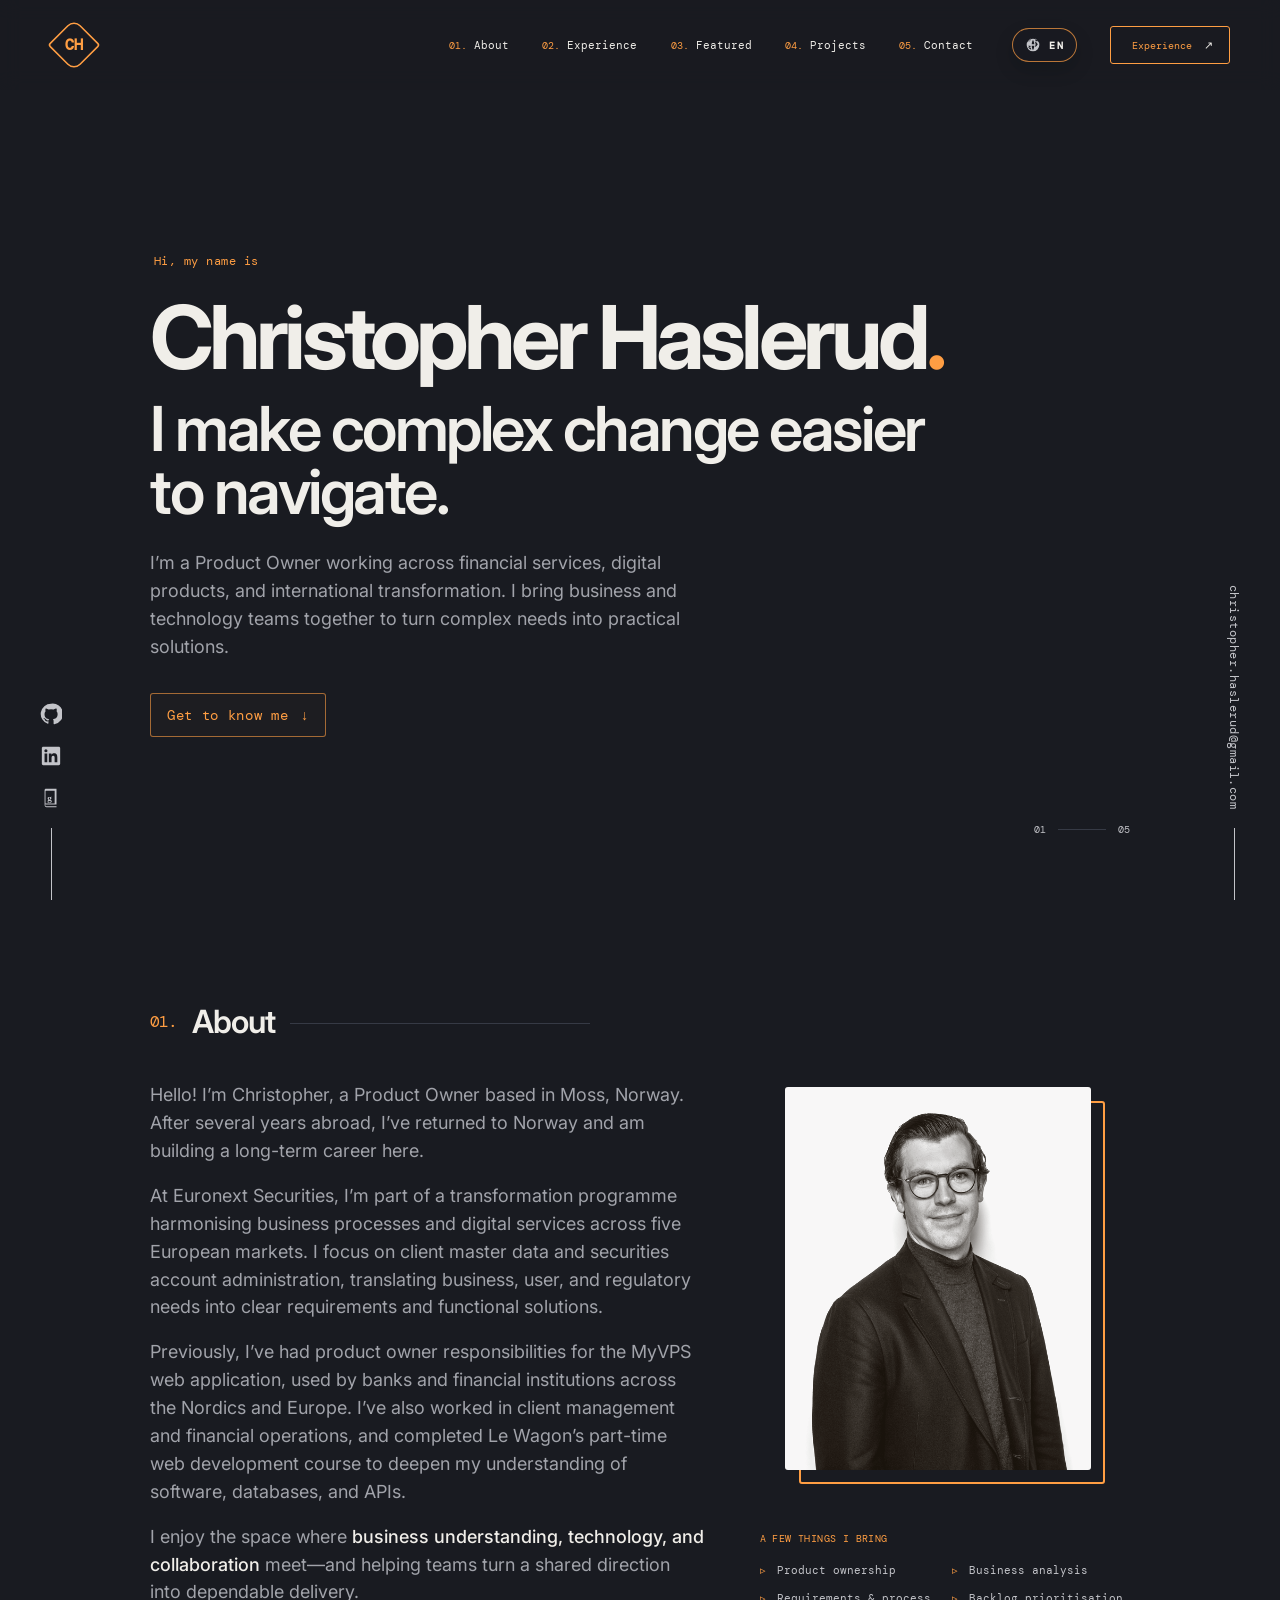
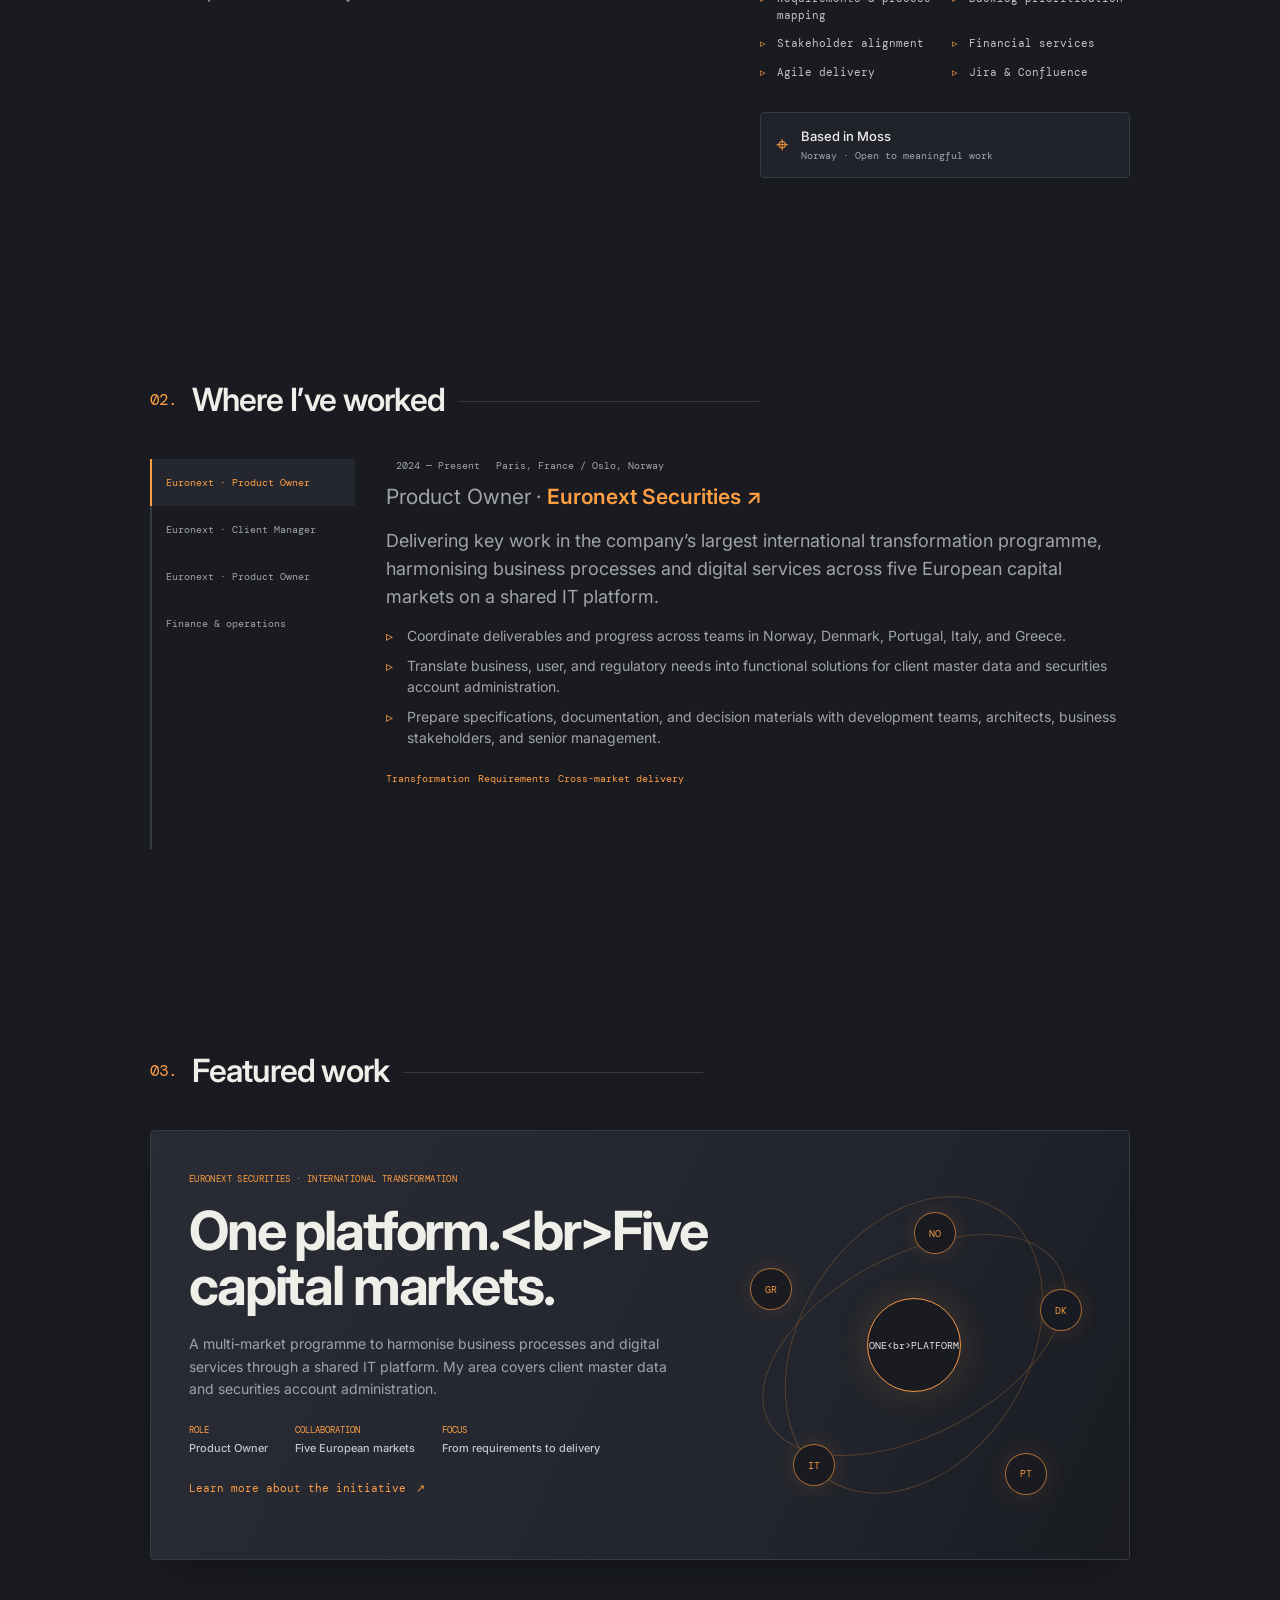
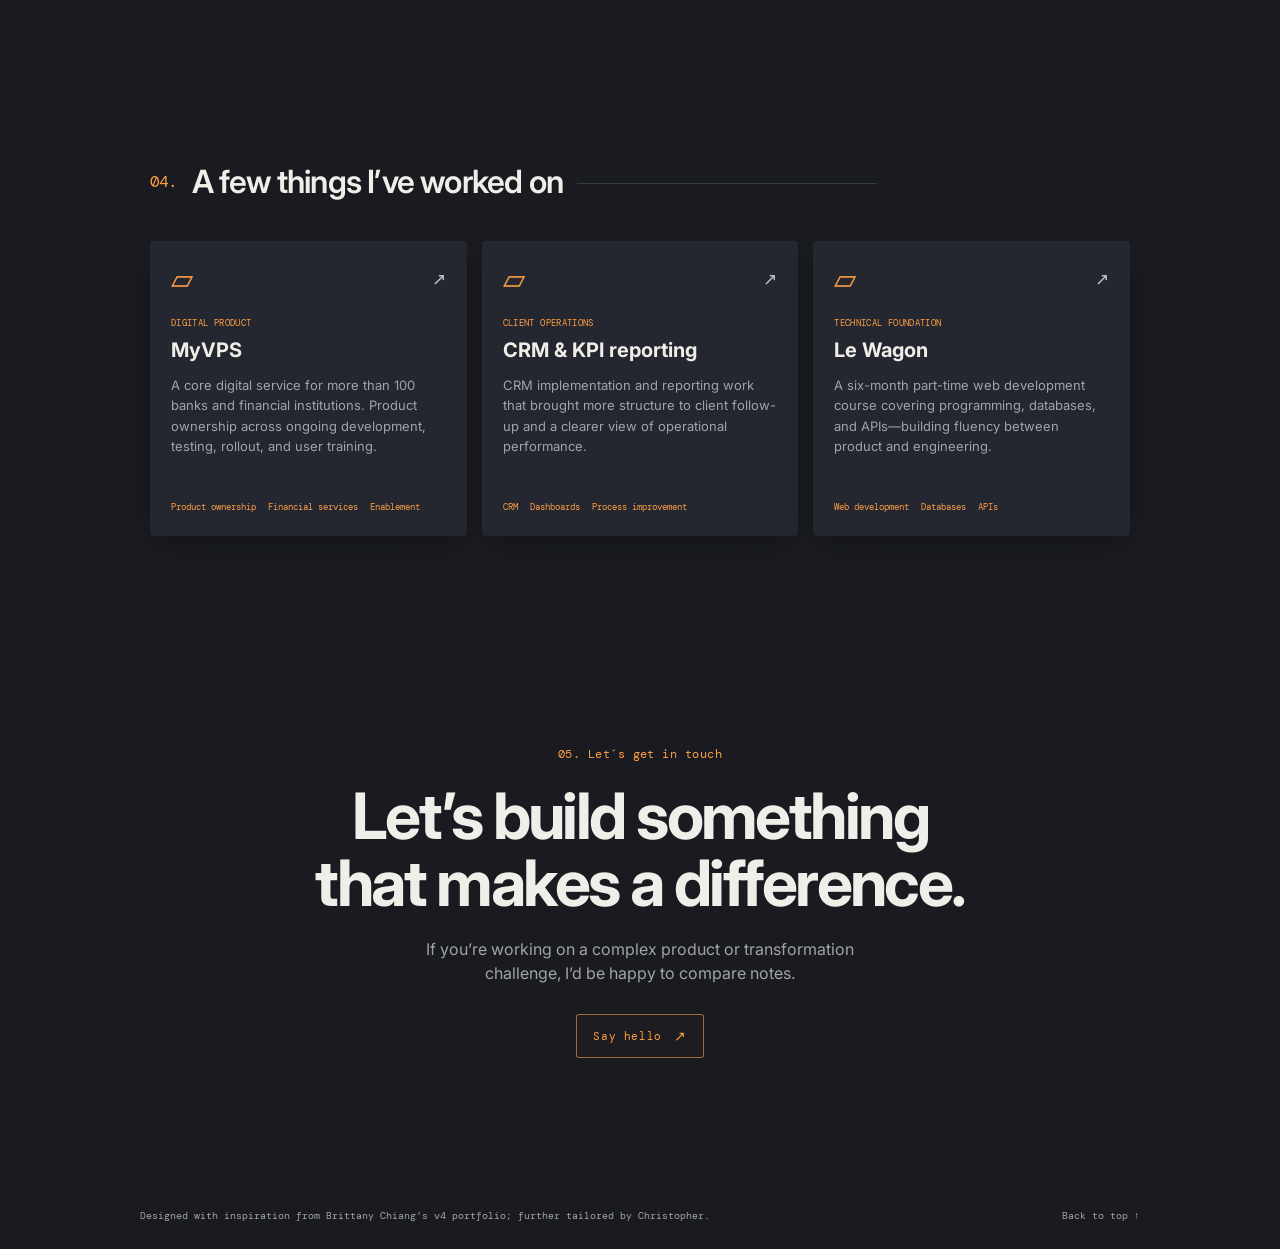
==== commit bd62962e: "added contact section" ====
--- a/index.html
+++ b/index.html
@@ -292,15 +292,15 @@
         </article>
       </div>
     </section>
-<!--
+
     <section class="section contact-section" id="contact" aria-labelledby="contact-title">
-      <p class="eyebrow">05. WHAT’S NEXT?</p>
-      <h2 id="contact-title">Let’s build something<br>that makes a difference.</h2>
-      <p>If you’re working on a complex product or transformation challenge, I’d be happy to compare notes.</p>
-      <a class="outline-button" href="mailto:?subject=Hello%20Christopher">Say hello <span>↗</span></a>
+      <p class="eyebrow" data-i18n="contact.1">05. Let´s get in touch</p>
+      <h2 id="contact-title" data-i18n="contact.2">Let’s build something<br>that makes a difference.</h2>
+      <p data-i18n="contact.3">If you’re working on a complex product or transformation challenge, I’d be happy to compare notes.</p>
+      <a class="outline-button" href="mailto:?subject=Hello%20Christopher" data-i18n="contact.4">Say hello <span>↗</span></a>
     </section>
   </main>
--->
+
   <!--
     Footer: closing information and a simple back-to-top link.
   -->
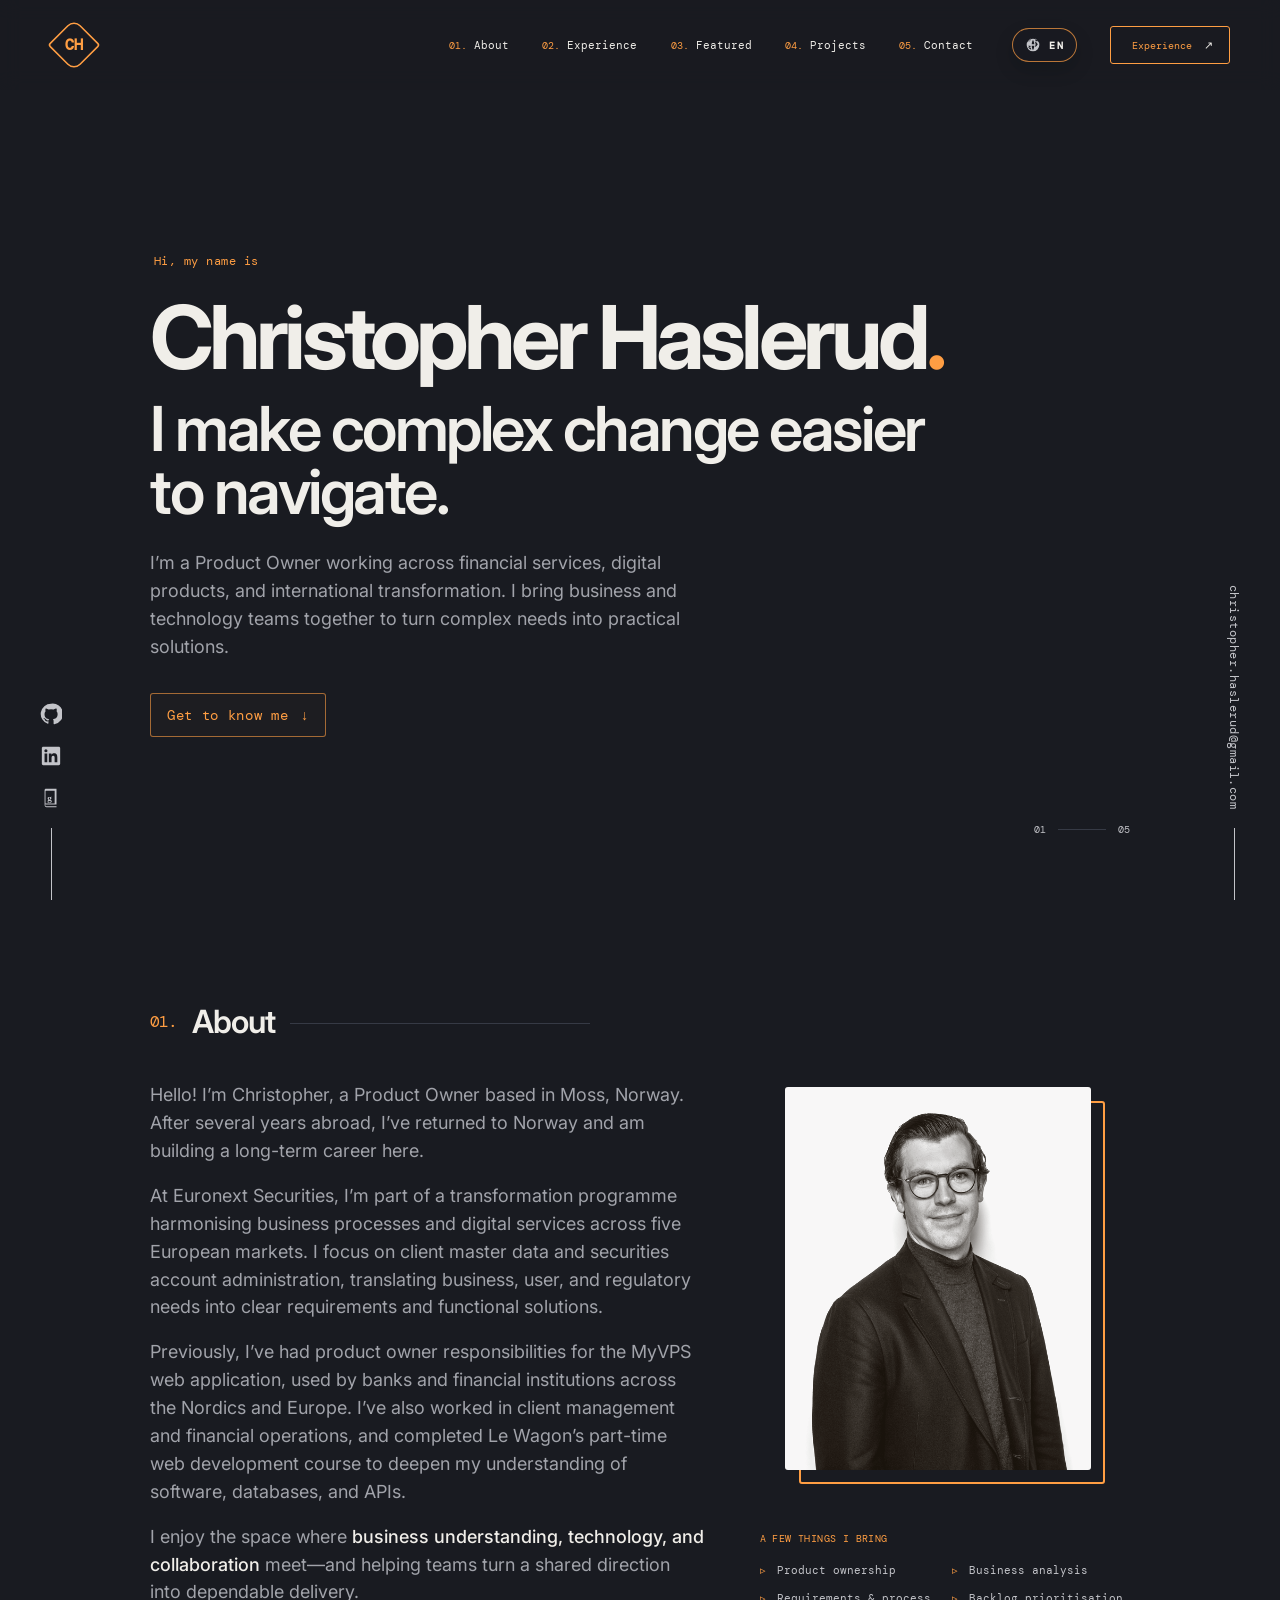
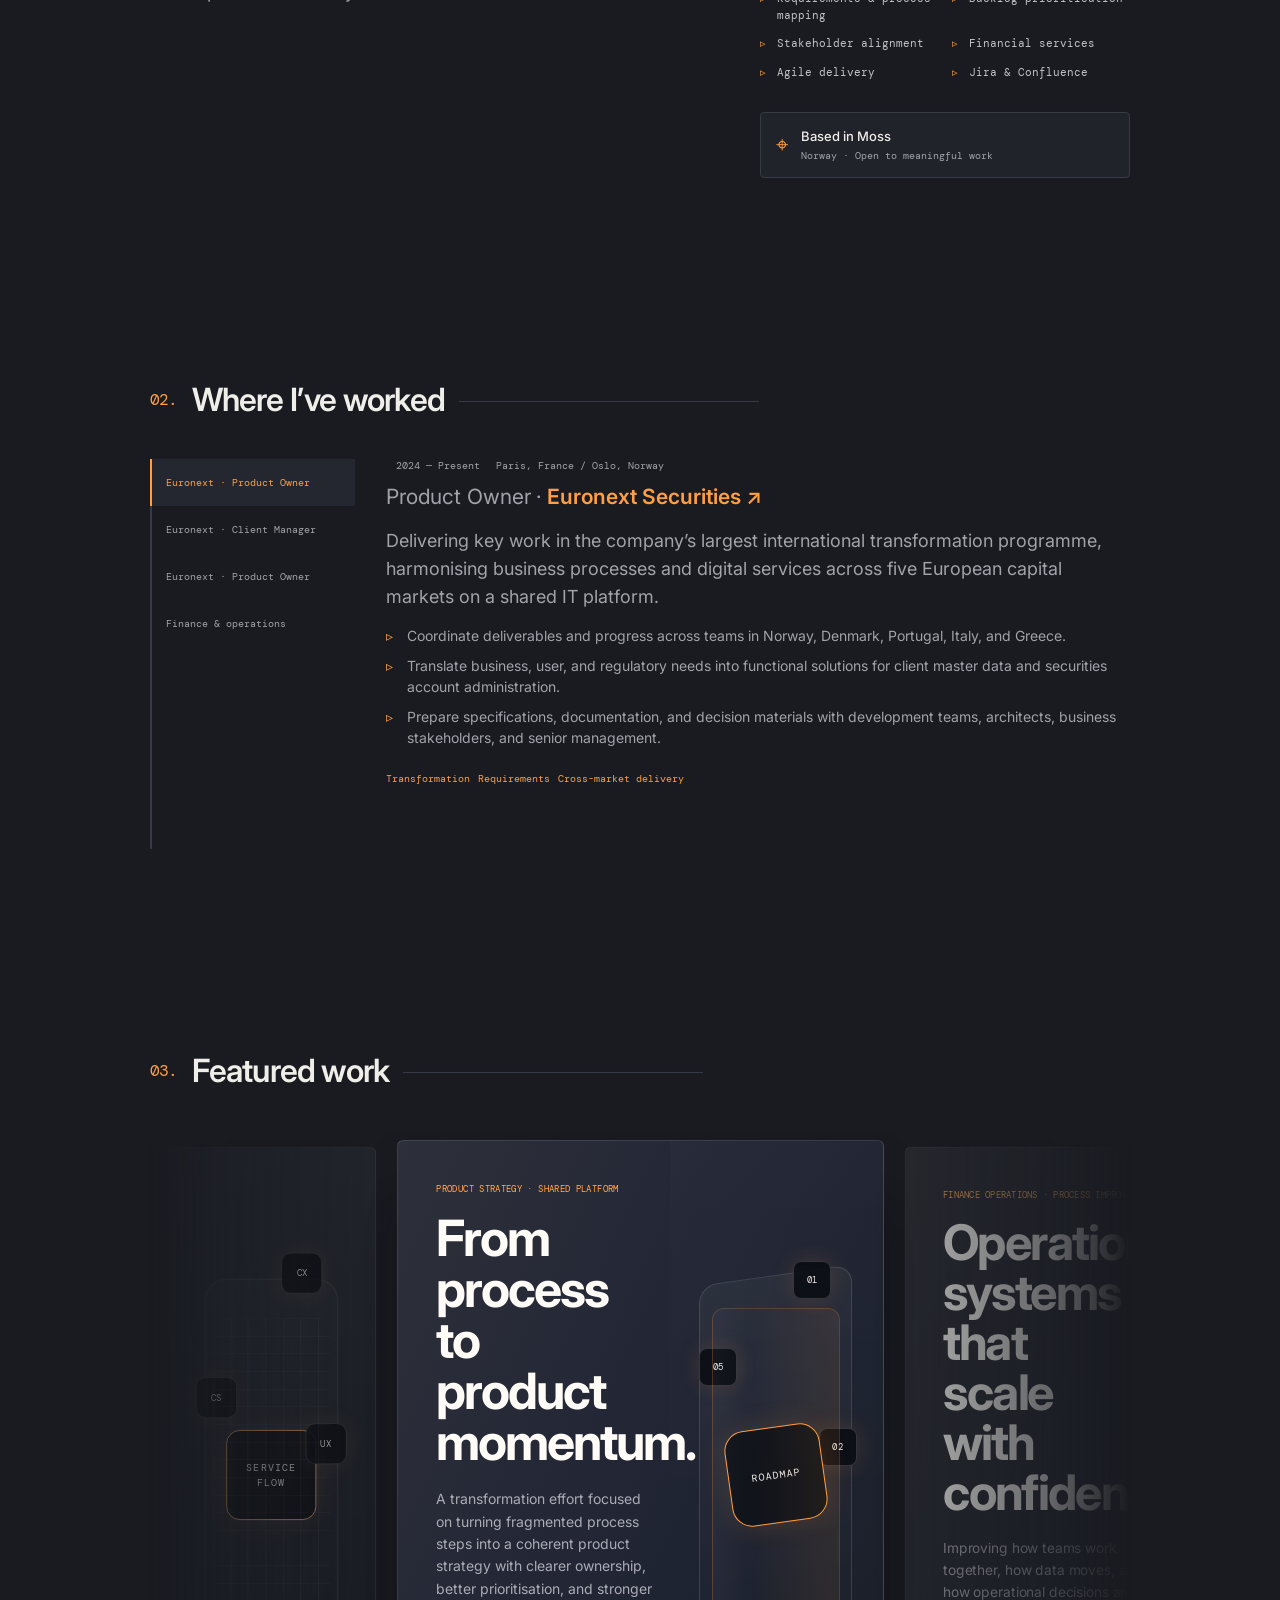
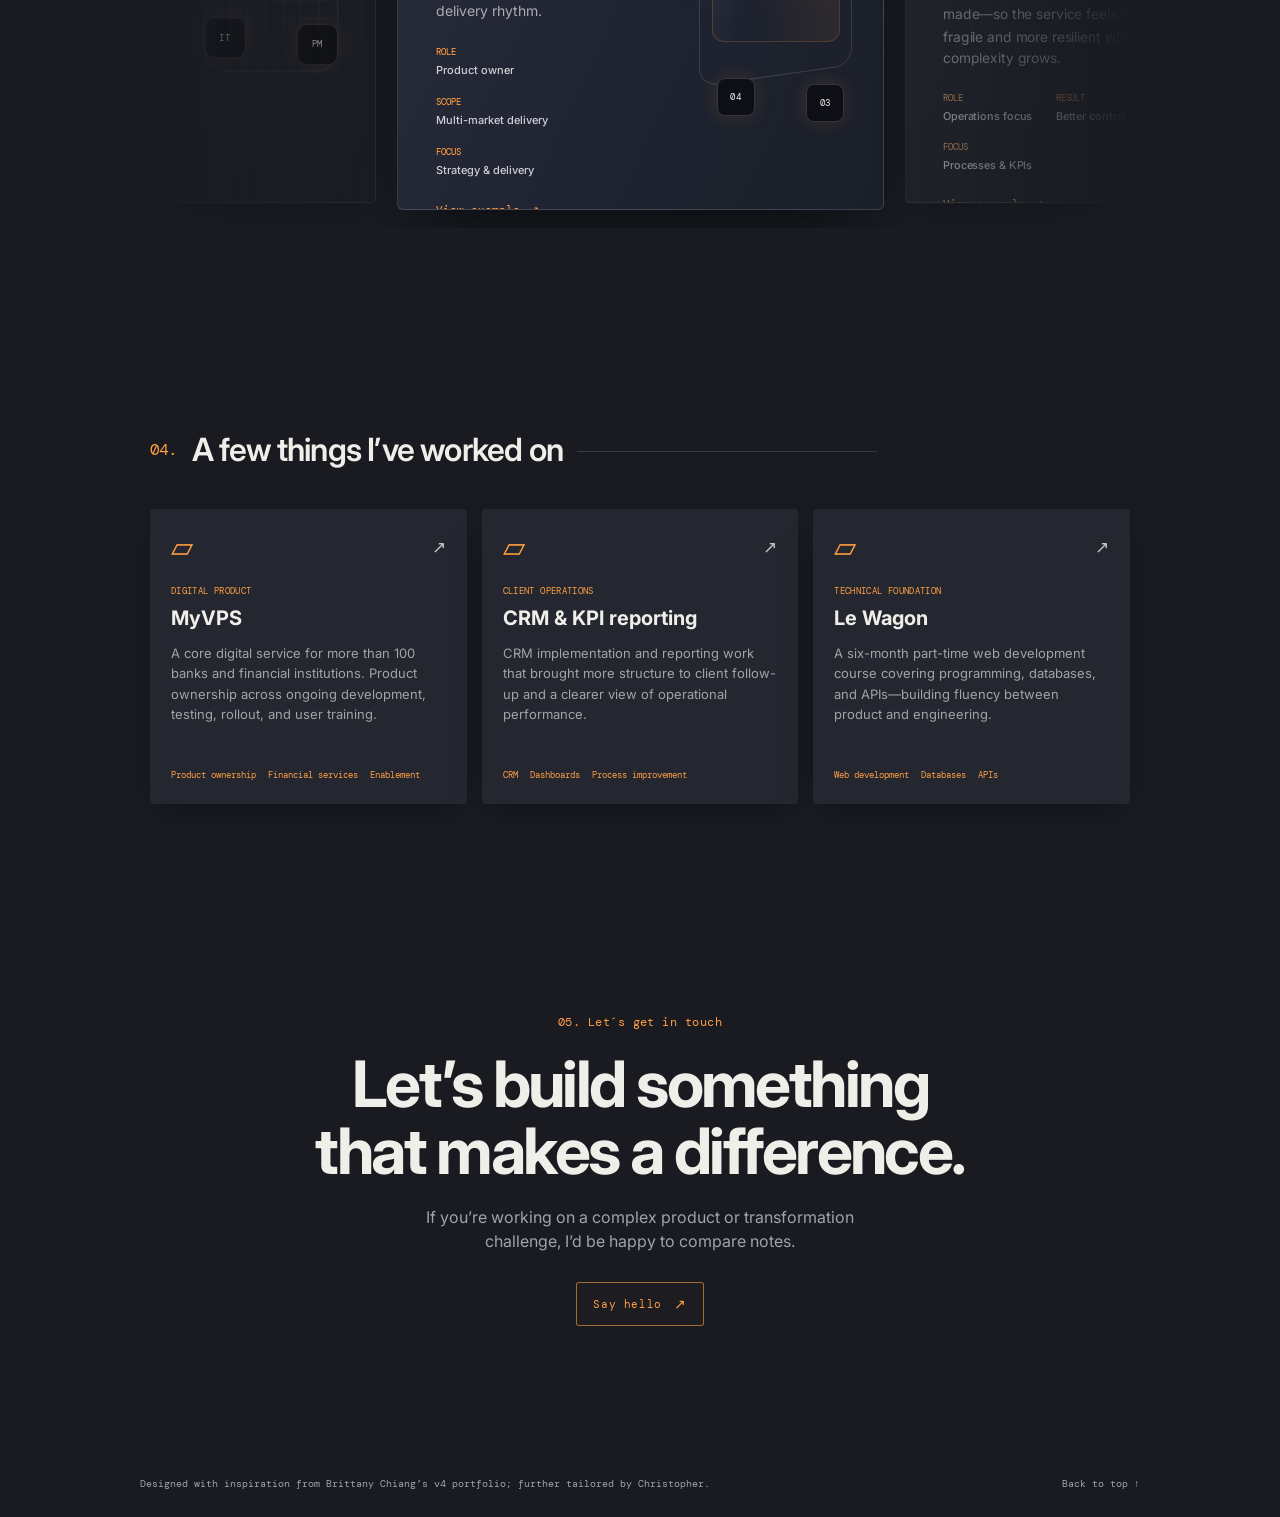
==== commit f9de8d4f: "added featured card carousel" ====
--- a/index.html
+++ b/index.html
@@ -246,22 +246,114 @@
     -->
     <section class="section featured-section" id="featured" aria-labelledby="featured-title">
       <h2 class="section-heading" id="featured-title" data-i18n="featured.heading">Featured work</h2>
-      <div class="featured-card">
-        <div class="featured-content">
-          <p class="eyebrow" data-i18n="featured.eyebrow">EURONEXT SECURITIES · INTERNATIONAL TRANSFORMATION</p>
-          <h3 data-i18n="featured.title">One platform.<br>Five capital markets.</h3>
-          <p class="featured-description" data-i18n="featured.summary">A multi-market programme to harmonise business processes and digital services through a shared IT platform. My area covers client master data and securities account administration.</p>
-          <div class="featured-facts">
-            <div><span data-i18n="featured.fact.role.label">ROLE</span><b data-i18n="featured.fact.role.value">Product Owner</b></div>
-            <div><span data-i18n="featured.fact.collaboration.label">COLLABORATION</span><b data-i18n="featured.fact.collaboration.value">Five European markets</b></div>
-            <div><span data-i18n="featured.fact.focus.label">FOCUS</span><b data-i18n="featured.fact.focus.value">From requirements to delivery</b></div>
+      <div class="featured-carousel" aria-label="Featured work highlights carousel">
+        <div class="featured-viewport">
+          <div class="featured-track">
+            <article class="featured-slide active">
+              <div class="featured-card featured-card--1">
+                <div class="featured-content">
+                  <p class="eyebrow" data-i18n="featured.eyebrow">EURONEXT SECURITIES · INTERNATIONAL TRANSFORMATION</p>
+                  <h3 data-i18n="featured.title" data-i18n-html="true">One platform.<br>Five capital markets.</h3>
+                  <p class="featured-description" data-i18n="featured.summary">A multi-market programme to harmonise business processes and digital services through a shared IT platform. My area covers client master data and securities account administration.</p>
+                  <div class="featured-facts">
+                    <div><span data-i18n="featured.fact.role.label">ROLE</span><b data-i18n="featured.fact.role.value">Product Owner</b></div>
+                    <div><span data-i18n="featured.fact.collaboration.label">COLLABORATION</span><b data-i18n="featured.fact.collaboration.value">Five European markets</b></div>
+                    <div><span data-i18n="featured.fact.focus.label">FOCUS</span><b data-i18n="featured.fact.focus.value">From requirements to delivery</b></div>
+                  </div>
+                  <a class="text-link" href="https://www.euronext.com/en/csd/strategic-projects/convergence-programme" target="_blank" rel="noopener noreferrer"><span data-i18n="featured.link">Learn more about the initiative</span> <span>↗</span></a>
+                </div>
+                <div class="featured-visual" aria-label="Abstract network illustration representing five connected markets">
+                  <div class="network-orbit orbit-one"></div><div class="network-orbit orbit-two"></div>
+                  <span class="network-node node-norway">NO</span><span class="network-node node-denmark">DK</span><span class="network-node node-portugal">PT</span><span class="network-node node-italy">IT</span><span class="network-node node-greece">GR</span>
+                  <span class="network-core" data-i18n="featured.visual" data-i18n-html="true">ONE<br>PLATFORM</span>
+                </div>
+              </div>
+            </article>
+
+            <article class="featured-slide">
+              <div class="featured-card featured-card--2">
+                <div class="featured-content">
+                  <p class="eyebrow">CLIENT EXPERIENCE · DIGITAL SERVICE DESIGN</p>
+                  <h3>Clear service<br>for complex clients.</h3>
+                  <p class="featured-description">A client management transformation focused on making a complicated service feel understandable, consistent, and easier to navigate for both users and teams.</p>
+                  <div class="featured-facts">
+                    <div><span>ROLE</span><b>Client lead</b></div>
+                    <div><span>OUTCOME</span><b>Better service clarity</b></div>
+                    <div><span>FOCUS</span><b>Experience & process</b></div>
+                  </div>
+                  <a class="text-link" href="#projects">View example <span>↗</span></a>
+                </div>
+                <div class="featured-visual" aria-label="Abstract illustration for client experience">
+                  <div class="network-orbit orbit-one"></div><div class="network-orbit orbit-two"></div>
+                  <span class="network-node node-norway">CX</span><span class="network-node node-denmark">UX</span><span class="network-node node-portugal">PM</span><span class="network-node node-italy">IT</span><span class="network-node node-greece">CS</span>
+                  <span class="network-core">SERVICE<br>FLOW</span>
+                </div>
+              </div>
+            </article>
+
+            <article class="featured-slide">
+              <div class="featured-card featured-card--3">
+                <div class="featured-content">
+                  <p class="eyebrow">PRODUCT STRATEGY · SHARED PLATFORM</p>
+                  <h3>From process<br>to product momentum.</h3>
+                  <p class="featured-description">A transformation effort focused on turning fragmented process steps into a coherent product strategy with clearer ownership, better prioritisation, and stronger delivery rhythm.</p>
+                  <div class="featured-facts">
+                    <div><span>ROLE</span><b>Product owner</b></div>
+                    <div><span>SCOPE</span><b>Multi-market delivery</b></div>
+                    <div><span>FOCUS</span><b>Strategy & delivery</b></div>
+                  </div>
+                  <a class="text-link" href="#projects">View example <span>↗</span></a>
+                </div>
+                <div class="featured-visual" aria-label="Abstract illustration for product strategy">
+                  <div class="network-orbit orbit-one"></div><div class="network-orbit orbit-two"></div>
+                  <span class="network-node node-norway">01</span><span class="network-node node-denmark">02</span><span class="network-node node-portugal">03</span><span class="network-node node-italy">04</span><span class="network-node node-greece">05</span>
+                  <span class="network-core">ROADMAP</span>
+                </div>
+              </div>
+            </article>
+
+            <article class="featured-slide">
+              <div class="featured-card featured-card--4">
+                <div class="featured-content">
+                  <p class="eyebrow">FINANCE OPERATIONS · PROCESS IMPROVEMENT</p>
+                  <h3>Operational systems<br>that scale with confidence.</h3>
+                  <p class="featured-description">Improving how teams work together, how data moves, and how operational decisions are made—so the service feels less fragile and more resilient when complexity grows.</p>
+                  <div class="featured-facts">
+                    <div><span>ROLE</span><b>Operations focus</b></div>
+                    <div><span>RESULT</span><b>Better control</b></div>
+                    <div><span>FOCUS</span><b>Processes & KPIs</b></div>
+                  </div>
+                  <a class="text-link" href="#projects">View example <span>↗</span></a>
+                </div>
+                <div class="featured-visual" aria-label="Abstract illustration for operations improvement">
+                  <div class="network-orbit orbit-one"></div><div class="network-orbit orbit-two"></div>
+                  <span class="network-node node-norway">KPI</span><span class="network-node node-denmark">OPS</span><span class="network-node node-portugal">RISK</span><span class="network-node node-italy">FIN</span><span class="network-node node-greece">CTL</span>
+                  <span class="network-core">CONTROL</span>
+                </div>
+              </div>
+            </article>
+
+            <article class="featured-slide">
+              <div class="featured-card featured-card--5">
+                <div class="featured-content">
+                  <p class="eyebrow">LEARNING & BUILDING · WEB DEVELOPMENT</p>
+                  <h3>Bridging product<br>and engineering thinking.</h3>
+                  <p class="featured-description">Using technical fluency to improve communication with developers, make product trade-offs easier to explain, and build more confident decisions across the delivery lifecycle.</p>
+                  <div class="featured-facts">
+                    <div><span>ROLE</span><b>Builder & analyst</b></div>
+                    <div><span>SKILLS</span><b>Web & product</b></div>
+                    <div><span>FOCUS</span><b>Communication</b></div>
+                  </div>
+                  <a class="text-link" href="#projects">View example <span>↗</span></a>
+                </div>
+                <div class="featured-visual" aria-label="Abstract illustration for product and engineering">
+                  <div class="network-orbit orbit-one"></div><div class="network-orbit orbit-two"></div>
+                  <span class="network-node node-norway">HTML</span><span class="network-node node-denmark">CSS</span><span class="network-node node-portugal">JS</span><span class="network-node node-italy">API</span><span class="network-node node-greece">UI</span>
+                  <span class="network-core">BUILD</span>
+                </div>
+              </div>
+            </article>
           </div>
-          <a class="text-link" href="https://www.euronext.com/en/csd/strategic-projects/convergence-programme" target="_blank" rel="noopener noreferrer"><span data-i18n="featured.link">Learn more about the initiative</span> <span>↗</span></a>
-        </div>
-        <div class="featured-visual" aria-label="Abstract network illustration representing five connected markets">
-          <div class="network-orbit orbit-one"></div><div class="network-orbit orbit-two"></div>
-          <span class="network-node node-norway">NO</span><span class="network-node node-denmark">DK</span><span class="network-node node-portugal">PT</span><span class="network-node node-italy">IT</span><span class="network-node node-greece">GR</span>
-          <span class="network-core" data-i18n="featured.visual">ONE<br>PLATFORM</span>
         </div>
       </div>
     </section>
--- a/style.css
+++ b/style.css
@@ -570,31 +570,159 @@
 }
 
 /* Featured case study */
+.featured-carousel {
+  position: relative;
+  width: 100%;
+  margin-top: 18px;
+}
+.featured-viewport {
+  position: relative;
+  overflow: hidden;
+  width: 100%;
+  -webkit-mask-image: linear-gradient(
+    to right,
+    transparent 0%,
+    rgba(0, 0, 0, 0.5) 8%,
+    rgba(0, 0, 0, 1) 22%,
+    rgba(0, 0, 0, 1) 78%,
+    rgba(0, 0, 0, 0.5) 92%,
+    transparent 100%
+  );
+  mask-image: linear-gradient(
+    to right,
+    transparent 0%,
+    rgba(0, 0, 0, 0.5) 8%,
+    rgba(0, 0, 0, 1) 22%,
+    rgba(0, 0, 0, 1) 78%,
+    rgba(0, 0, 0, 0.5) 92%,
+    transparent 100%
+  );
+}
+.featured-track {
+  display: flex;
+  align-items: stretch;
+  gap: 16px;
+  overflow-x: auto;
+  overflow-y: hidden;
+  scrollbar-width: none;
+  -ms-overflow-style: none;
+  padding: 10px clamp(28px, 7vw, 150px) 18px;
+  scroll-behavior: smooth;
+  scroll-snap-type: x proximity;
+}
+.featured-track::-webkit-scrollbar {
+  display: none;
+}
+.featured-slide {
+  flex: 0 0 min(38vw, 500px);
+  max-width: min(38vw, 500px);
+  opacity: 0.2;
+  transform: scale(.94);
+  transition: opacity .55s ease, transform .55s ease, filter .55s ease;
+  filter: saturate(.72) blur(.15px);
+  scroll-snap-align: center;
+}
+.featured-slide.active {
+  opacity: 1;
+  transform: scale(1.02);
+  filter: none;
+}
 .featured-card {
   position: relative;
-  min-height: 430px;
+  display: flex;
+  height: 670px;
   overflow: hidden;
-  border: 1px solid var(--lightest-navy);
-  border-radius: 4px;
+  border: 1px solid rgba(255, 158, 67, .18);
+  border-radius: 6px;
   background: linear-gradient(115deg, #292c35 0%, #22252d 68%, #191b21 100%);
   box-shadow: 0 18px 45px -25px var(--navy-shadow);
+  transition: border-color .45s ease, box-shadow .45s ease, transform .45s ease, filter .45s ease;
+}
+.featured-slide.active .featured-card {
+  transform: translateY(-6px) scale(1.04);
+  border-color: rgba(255, 255, 255, .12);
+  box-shadow: 0 30px 60px -28px rgba(8, 9, 12, .96);
+  filter: brightness(1.06) saturate(1.08);
+}
+.featured-card--1,
+.featured-card--2,
+.featured-card--3,
+.featured-card--4,
+.featured-card--5 {
+  --card-accent: var(--accent);
+  --card-surface: linear-gradient(115deg, #2b2d36 0%, #1f2330 52%, #191d26 100%);
+  --card-glow: rgba(255, 158, 67, .14);
+  border-color: rgba(255, 255, 255, .08);
+  background: var(--card-surface);
+}
+.featured-card--1 .eyebrow,
+.featured-card--2 .eyebrow,
+.featured-card--3 .eyebrow,
+.featured-card--4 .eyebrow,
+.featured-card--5 .eyebrow {
+  color: var(--card-accent);
+}
+.featured-card--1 .network-node,
+.featured-card--1 .network-core,
+.featured-card--2 .network-node,
+.featured-card--2 .network-core,
+.featured-card--3 .network-node,
+.featured-card--3 .network-core,
+.featured-card--4 .network-node,
+.featured-card--4 .network-core,
+.featured-card--5 .network-node,
+.featured-card--5 .network-core {
+  box-shadow: 0 0 22px var(--card-glow);
+}
+.featured-card--1 .network-node,
+.featured-card--2 .network-node,
+.featured-card--3 .network-node,
+.featured-card--4 .network-node,
+.featured-card--5 .network-node {
+  border-color: rgba(255,255,255,.16);
+}
+.featured-card--1 .network-core,
+.featured-card--2 .network-core,
+.featured-card--3 .network-core,
+.featured-card--4 .network-core,
+.featured-card--5 .network-core {
+  border-color: var(--card-accent);
+  box-shadow: 0 0 28px var(--card-glow);
+}
+.featured-card--1 .featured-facts div span,
+.featured-card--1 .text-link,
+.featured-card--2 .featured-facts div span,
+.featured-card--2 .text-link,
+.featured-card--3 .featured-facts div span,
+.featured-card--3 .text-link,
+.featured-card--4 .featured-facts div span,
+.featured-card--4 .text-link,
+.featured-card--5 .featured-facts div span,
+.featured-card--5 .text-link {
+  color: var(--card-accent);
 }
 .featured-content {
   position: relative;
   z-index: 2;
-  width: 65%;
-  padding: 42px 38px;
+  width: 60%;
+  height: 100%;
+  padding: 42px 32px 52px 38px;
+  box-sizing: border-box;
+  display: flex;
+  flex-direction: column;
+  justify-content: flex-start;
 }
 .featured-content .eyebrow { margin: 0 0 18px; font-size: 9px; }
 .featured-content h3 {
   margin: 0;
   color: var(--lightest-slate);
-  font-size: clamp(35px, 5vw, 54px);
+  font-size: clamp(31px, 4.2vw, 50px);
   line-height: 1.02;
   letter-spacing: -.04em;
+  max-width: 90%;
 }
 .featured-description {
-  max-width: 490px;
+  max-width: 430px;
   margin: 20px 0 24px;
   font-size: 14px;
   line-height: 1.6;
@@ -602,7 +730,9 @@
 .featured-facts {
   display: flex;
   flex-wrap: wrap;
-  gap: 20px 27px;
+  gap: 18px 24px;
+  max-width: 92%;
+  margin-top: 0;
 }
 .featured-facts div span, .featured-facts div b { display: block; }
 .featured-facts div span {
@@ -630,52 +760,242 @@
   display: grid;
   place-items: center;
   opacity: .94;
+  z-index: 1;
 }
 .network-orbit {
   position: absolute;
   width: 330px;
   height: 180px;
-  border: 1px solid rgba(255, 158, 67, .24);
-  border-radius: 50%;
-  transform: rotate(-28deg);
+  border: 1px solid rgba(255, 255, 255, .12);
+  border-radius: 18px;
+  transform: rotate(-18deg);
+  background: rgba(255, 255, 255, .02);
 }
 .orbit-two {
   width: 230px;
   height: 320px;
-  transform: rotate(32deg);
+  transform: rotate(18deg);
 }
 .network-node {
   position: absolute;
   display: grid;
-  width: 42px;
-  height: 42px;
+  width: 46px;
+  height: 46px;
   place-items: center;
-  border: 1px solid rgba(255, 158, 67, .65);
-  border-radius: 50%;
-  background: var(--navy);
-  color: var(--accent);
-  font: 10px var(--font-mono);
-  box-shadow: 0 0 24px rgba(255, 158, 67, .14);
-}
-.node-norway { top: 19%; left: 50%; }
-.node-denmark { top: 37%; right: 11%; }
-.node-portugal { right: 19%; bottom: 15%; }
-.node-italy { bottom: 17%; left: 22%; }
-.node-greece { top: 32%; left: 12%; }
+  border: 1px solid rgba(255, 255, 255, .18);
+  border-radius: 12px;
+  background: rgba(10, 12, 17, .9);
+  color: var(--lightest-slate);
+  font: 9px var(--font-mono);
+  letter-spacing: .08em;
+  text-transform: uppercase;
+}
+.node-norway { top: 18%; left: 51%; }
+.node-denmark { top: 38%; right: 12%; }
+.node-portugal { right: 18%; bottom: 15%; }
+.node-italy { bottom: 18%; left: 20%; }
+.node-greece { top: 31%; left: 12%; }
 .network-core {
   display: grid;
-  width: 94px;
-  height: 94px;
+  width: 104px;
+  height: 104px;
   place-items: center;
   border: 1px solid var(--accent);
-  border-radius: 50%;
-  background: #191b21;
+  border-radius: 18px;
+  background: rgba(16, 18, 23, .92);
   color: var(--lightest-slate);
   font: 10px/1.5 var(--font-mono);
   text-align: center;
-  box-shadow: 0 0 38px rgba(255, 158, 67, .17);
-}
-
+  letter-spacing: .12em;
+  text-transform: uppercase;
+}
+
+.featured-card--1 .featured-visual {
+  background: linear-gradient(135deg, rgba(255, 158, 67, .06), rgba(255,255,255,.02) 45%, rgba(255,255,255,0));
+}
+.featured-card--1 .featured-visual::before {
+  content: "";
+  position: absolute;
+  inset: 18% 14% 18% 18%;
+  border: 1px solid rgba(255, 255, 255, .12);
+  border-radius: 18px;
+  background: linear-gradient(180deg, rgba(255,255,255,.02), transparent 42%);
+  box-shadow: inset 0 0 0 1px rgba(255, 158, 67, .08);
+}
+.featured-card--1 .featured-visual::after {
+  content: "";
+  position: absolute;
+  left: 24%;
+  right: 18%;
+  top: 54%;
+  height: 2px;
+  background: linear-gradient(90deg, rgba(255,158,67,0), rgba(255,158,67,.9), rgba(255,255,255,.2), rgba(255,158,67,0));
+  box-shadow: 0 -22px 0 0 rgba(255,255,255,.16), 0 22px 0 0 rgba(255,158,67,.28);
+}
+.featured-card--1 .network-orbit { display: none; }
+.featured-card--1 .network-node { width: 40px; height: 40px; border-radius: 10px; }
+.featured-card--1 .node-norway { top: 20%; left: 56%; }
+.featured-card--1 .node-denmark { top: 40%; right: 16%; }
+.featured-card--1 .node-portugal { right: 21%; bottom: 16%; }
+.featured-card--1 .node-italy { bottom: 18%; left: 26%; }
+.featured-card--1 .node-greece { top: 30%; left: 15%; }
+.featured-card--1 .network-core {
+  width: 90px; height: 90px;
+  border-radius: 16px;
+  background: rgba(10, 12, 17, .9);
+}
+
+.featured-card--2 .featured-visual {
+  background: linear-gradient(180deg, rgba(255,255,255,.03), rgba(255,255,255,0));
+}
+.featured-card--2 .featured-visual::before {
+  content: "";
+  position: absolute;
+  inset: 20% 18% 20% 18%;
+  border-radius: 22px;
+  background: linear-gradient(135deg, rgba(255,255,255,.03), rgba(255,255,255,0) 70%);
+  box-shadow: inset 0 0 0 1px rgba(255,255,255,.08), 0 0 0 1px rgba(255,255,255,.03);
+}
+.featured-card--2 .featured-visual::after {
+  content: "";
+  position: absolute;
+  inset: 26% 22% 26% 22%;
+  background: repeating-linear-gradient(90deg, rgba(255,255,255,.06) 0, rgba(255,255,255,.06) 1px, transparent 1px, transparent 18px), repeating-linear-gradient(180deg, rgba(255,255,255,.04) 0, rgba(255,255,255,.04) 1px, transparent 1px, transparent 18px);
+  border-radius: 12px;
+}
+.featured-card--2 .network-orbit { display: none; }
+.featured-card--2 .network-node { border-radius: 10px; width: 42px; height: 42px; }
+.featured-card--2 .node-norway { top: 16%; left: 55%; }
+.featured-card--2 .node-denmark { top: 42%; right: 14%; }
+.featured-card--2 .node-portugal { right: 18%; bottom: 21%; }
+.featured-card--2 .node-italy { left: 18%; bottom: 22%; }
+.featured-card--2 .node-greece { top: 35%; left: 14%; }
+.featured-card--2 .network-core {
+  width: 92px; height: 92px;
+  border-radius: 14px;
+  background: rgba(10, 12, 17, .92);
+}
+
+.featured-card--3 .featured-visual {
+  background: linear-gradient(180deg, rgba(255,255,255,.02), rgba(255,255,255,0));
+}
+.featured-card--3 .featured-visual::before {
+  content: "";
+  position: absolute;
+  inset: 20% 14% 20% 14%;
+  border: 1px solid rgba(255,255,255,.12);
+  border-radius: 18px;
+  background: linear-gradient(180deg, rgba(255,255,255,.04), rgba(255,255,255,0));
+  transform: skewY(-8deg);
+}
+.featured-card--3 .featured-visual::after {
+  content: "";
+  position: absolute;
+  inset: 25% 20% 25% 20%;
+  border: 1px solid rgba(255, 158, 67, .18);
+  border-radius: 12px;
+  background: linear-gradient(90deg, rgba(255,255,255,.03), transparent 30%, rgba(255,158,67,.08));
+}
+.featured-card--3 .network-orbit { display: none; }
+.featured-card--3 .network-node { border-radius: 8px; width: 38px; height: 38px; }
+.featured-card--3 .node-norway { top: 18%; left: 58%; }
+.featured-card--3 .node-denmark { top: 43%; right: 12%; }
+.featured-card--3 .node-portugal { right: 18%; bottom: 13%; }
+.featured-card--3 .node-italy { bottom: 14%; left: 22%; }
+.featured-card--3 .node-greece { top: 31%; left: 14%; }
+.featured-card--3 .network-core {
+  width: 96px; height: 96px;
+  border-radius: 20px;
+  transform: rotate(-8deg);
+}
+
+.featured-card--4 .featured-visual {
+  background: linear-gradient(135deg, rgba(255,255,255,.03), rgba(255,255,255,0));
+}
+.featured-card--4 .featured-visual::before {
+  content: "";
+  position: absolute;
+  inset: 18% 22% 18% 22%;
+  border-radius: 14px;
+  background: repeating-linear-gradient(90deg, rgba(255,255,255,.06) 0, rgba(255,255,255,.06) 1px, transparent 1px, transparent 18px), repeating-linear-gradient(180deg, rgba(255,255,255,.05) 0, rgba(255,255,255,.05) 1px, transparent 1px, transparent 20px);
+  box-shadow: inset 0 0 0 1px rgba(255,255,255,.09);
+}
+.featured-card--4 .featured-visual::after {
+  content: "";
+  position: absolute;
+  left: 32%;
+  right: 20%;
+  top: 36%;
+  height: 28%;
+  border-left: 1px solid rgba(255,158,67,.52);
+  border-right: 1px solid rgba(255,255,255,.14);
+  border-radius: 8px;
+  background: linear-gradient(90deg, rgba(255,158,67,.12), rgba(255,255,255,.02));
+}
+.featured-card--4 .network-orbit { display: none; }
+.featured-card--4 .network-node {
+  width: 38px; height: 38px; border-radius: 9px;
+}
+.featured-card--4 .node-norway { top: 18%; left: 55%; }
+.featured-card--4 .node-denmark { top: 42%; right: 13%; }
+.featured-card--4 .node-portugal { right: 18%; bottom: 18%; }
+.featured-card--4 .node-italy { bottom: 18%; left: 22%; }
+.featured-card--4 .node-greece { top: 31%; left: 14%; }
+.featured-card--4 .network-core {
+  width: 88px; height: 88px;
+  border-radius: 16px;
+}
+
+.featured-card--5 .featured-visual {
+  background: linear-gradient(135deg, rgba(255,255,255,.02), rgba(255,255,255,0));
+}
+.featured-card--5 .featured-visual::before {
+  content: "";
+  position: absolute;
+  inset: 16% 14% 16% 14%;
+  border: 1px solid rgba(255,255,255,.12);
+  border-radius: 50%;
+  background: linear-gradient(180deg, rgba(255,255,255,.03), rgba(255,255,255,0));
+}
+.featured-card--5 .featured-visual::after {
+  content: "";
+  position: absolute;
+  inset: 22% 20% 18% 20%;
+  border: 1px solid rgba(255,255,255,.1);
+  border-radius: 50%;
+  transform: rotate(14deg);
+  background: transparent;
+}
+.featured-card--5 .network-orbit {
+  width: 270px;
+  height: 270px;
+  border-radius: 50%;
+  border-color: rgba(255,255,255,.1);
+  background: transparent;
+  transform: rotate(0deg);
+}
+.featured-card--5 .orbit-two {
+  width: 180px;
+  height: 180px;
+  transform: rotate(38deg);
+}
+.featured-card--5 .network-node {
+  width: 40px;
+  height: 40px;
+  border-radius: 50%;
+  border-color: rgba(255, 158, 67, .5);
+}
+.featured-card--5 .node-norway { top: 18%; left: 52%; }
+.featured-card--5 .node-denmark { top: 39%; right: 12%; }
+.featured-card--5 .node-portugal { right: 16%; bottom: 18%; }
+.featured-card--5 .node-italy { bottom: 18%; left: 20%; }
+.featured-card--5 .node-greece { top: 32%; left: 12%; }
+.featured-card--5 .network-core {
+  width: 92px;
+  height: 92px;
+  border-radius: 50%;
+  background: rgba(10, 12, 17, .92);
+}
 /* Projects */
 .project-grid {
   display: grid;
@@ -833,6 +1153,34 @@
 @media (max-width: 600px) {
   html { scroll-padding-top: 75px; }
   body { font-size: 16px; }
+
+  .featured-track {
+    padding: 10px 0 18px;
+    gap: 12px;
+    scroll-snap-type: x mandatory;
+  }
+  .featured-viewport {
+    -webkit-mask-image: none;
+    mask-image: none;
+  }
+  .featured-slide {
+    flex: 0 0 100%;
+    max-width: 100%;
+    min-width: 100%;
+    opacity: 1;
+    transform: none;
+  }
+  .featured-card {
+    height: 620px;
+  }
+  .featured-content {
+    width: 100%;
+    padding: 30px 22px 32px;
+  }
+  .featured-visual {
+    width: 38%;
+    opacity: .72;
+  }
 
   .site-header {
     height: 74px;
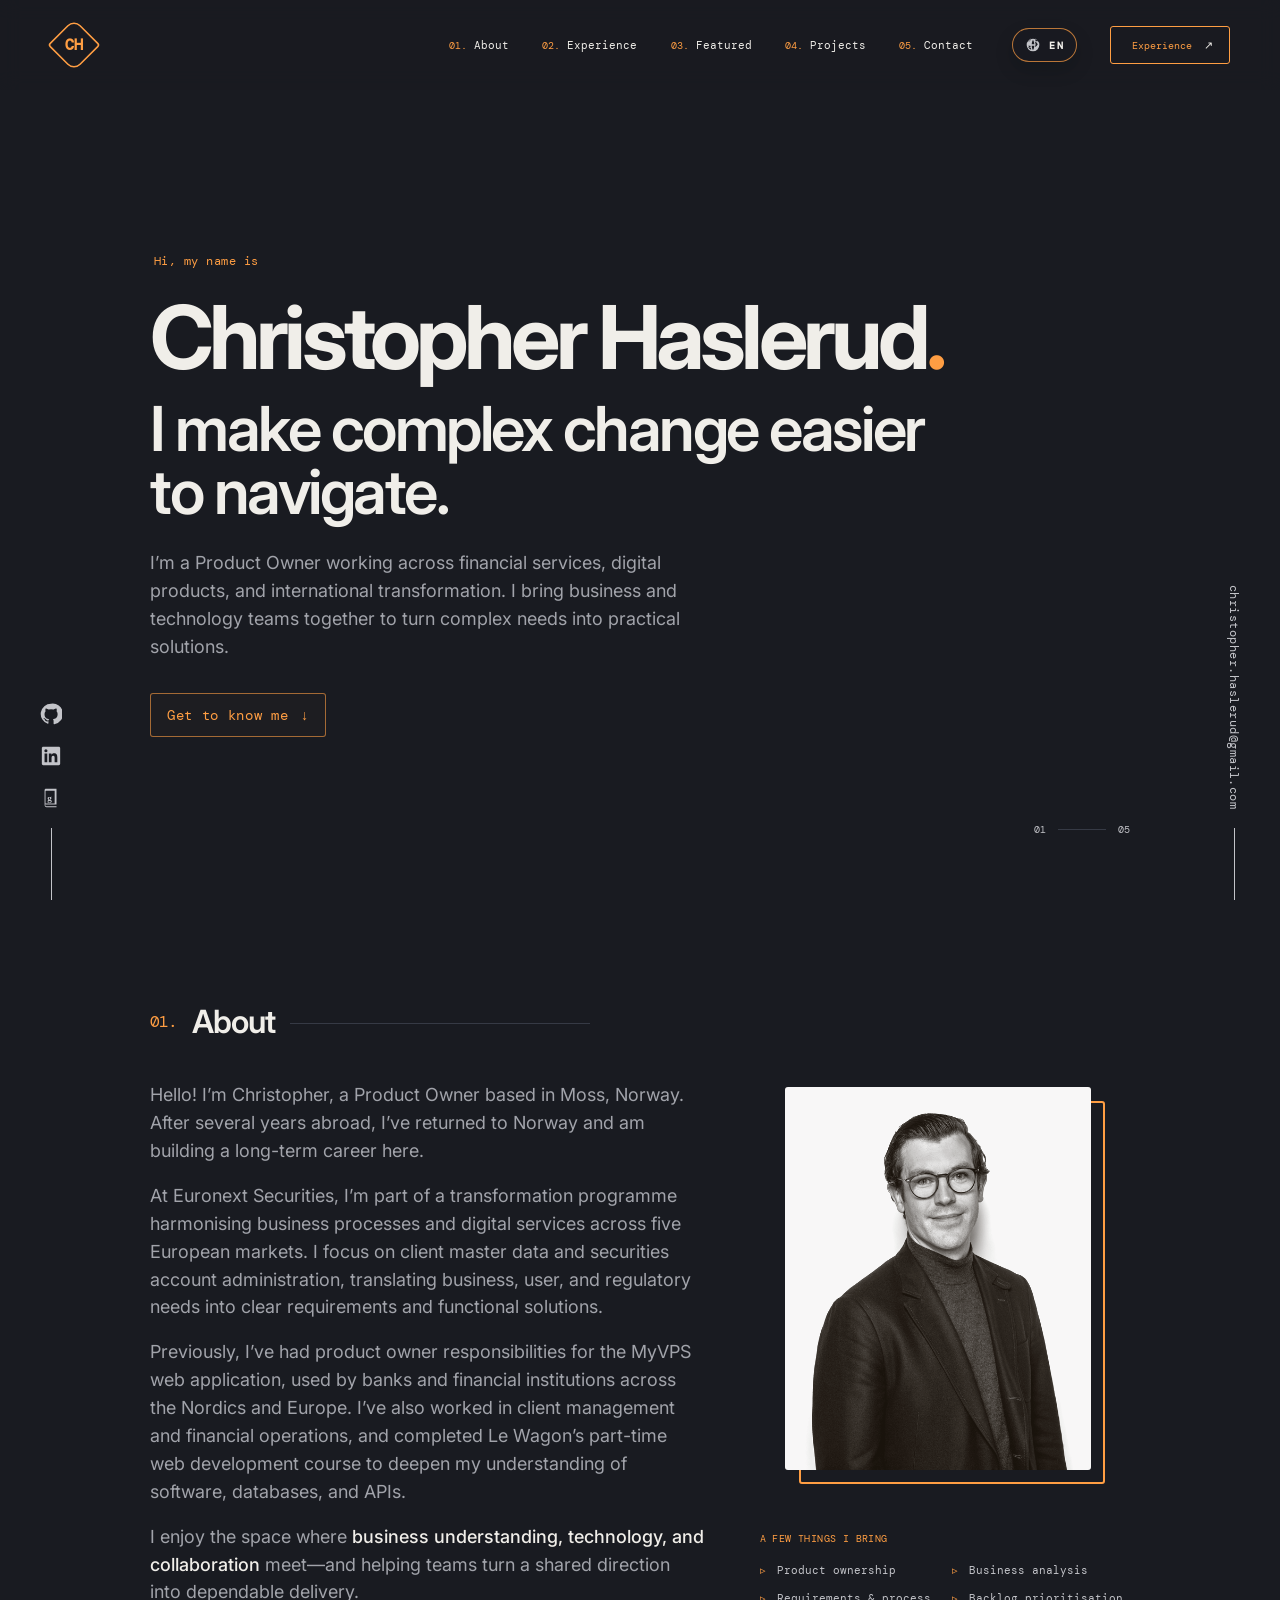
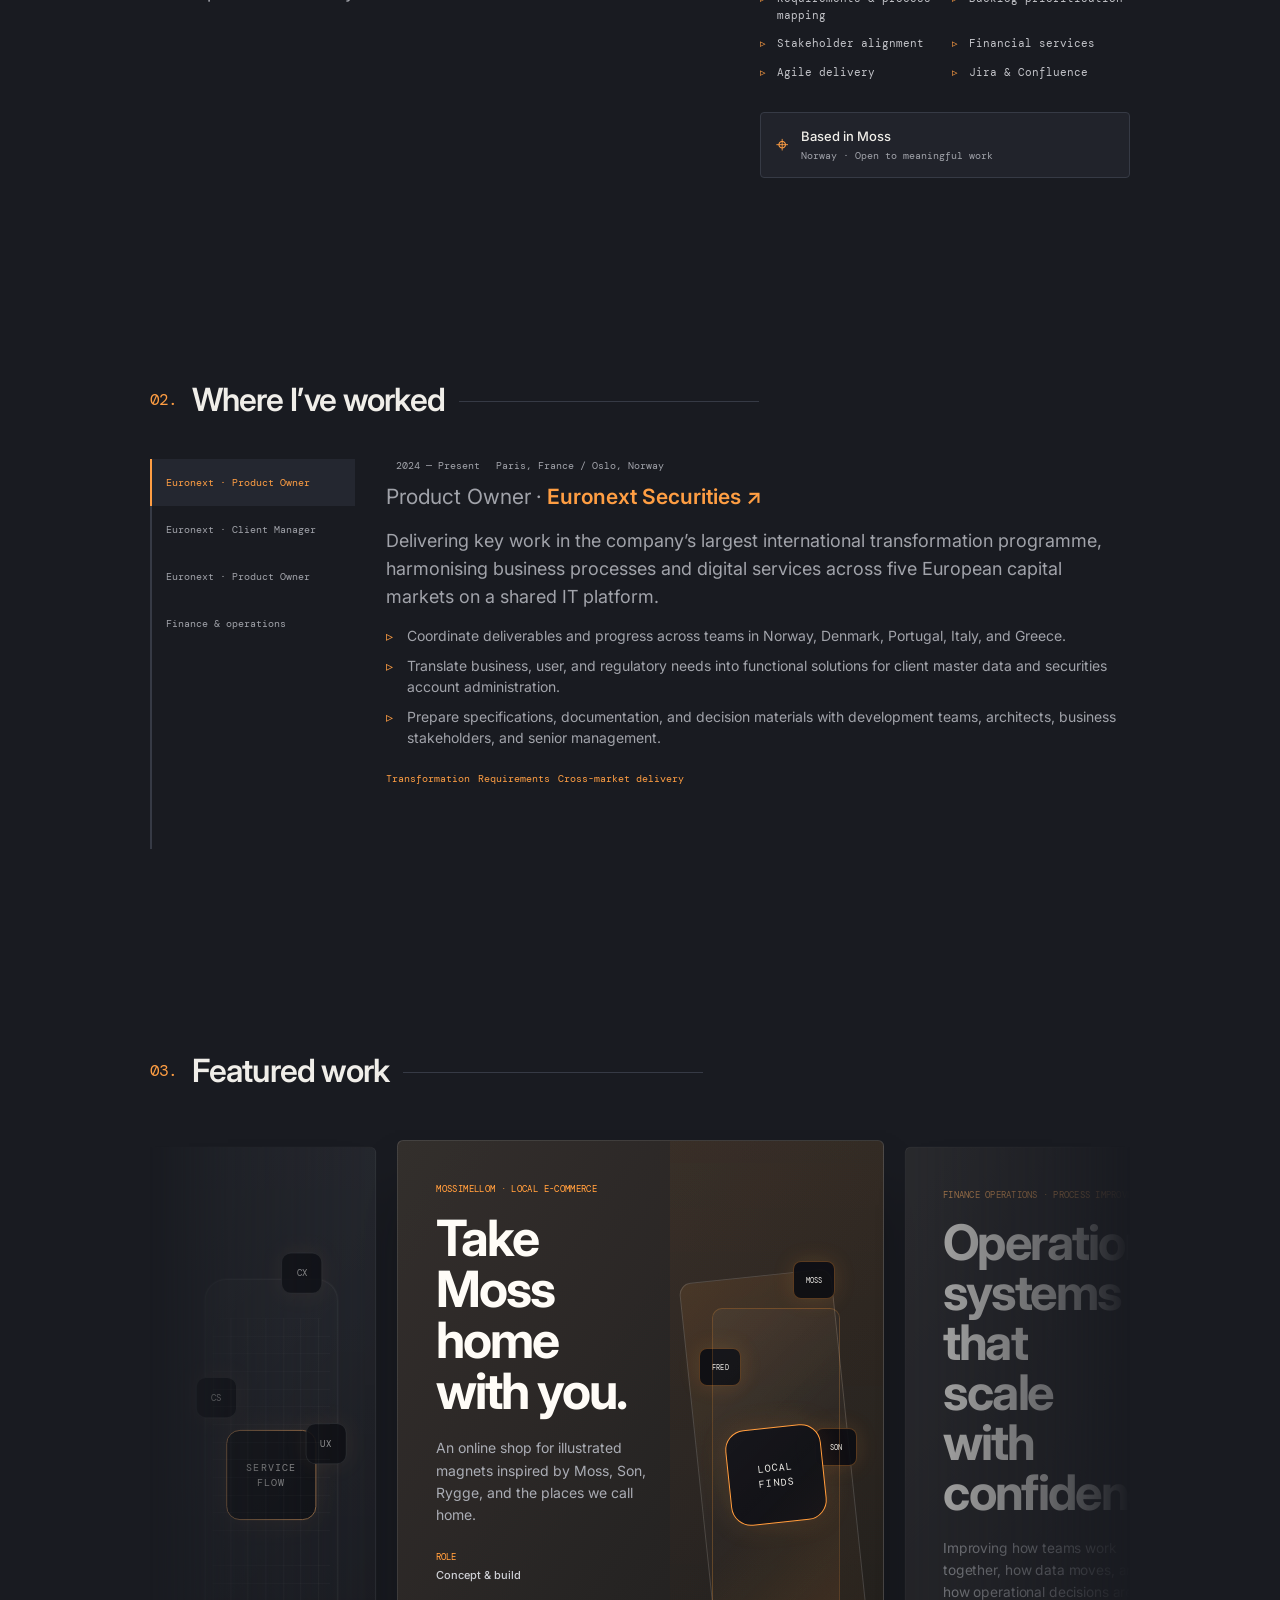
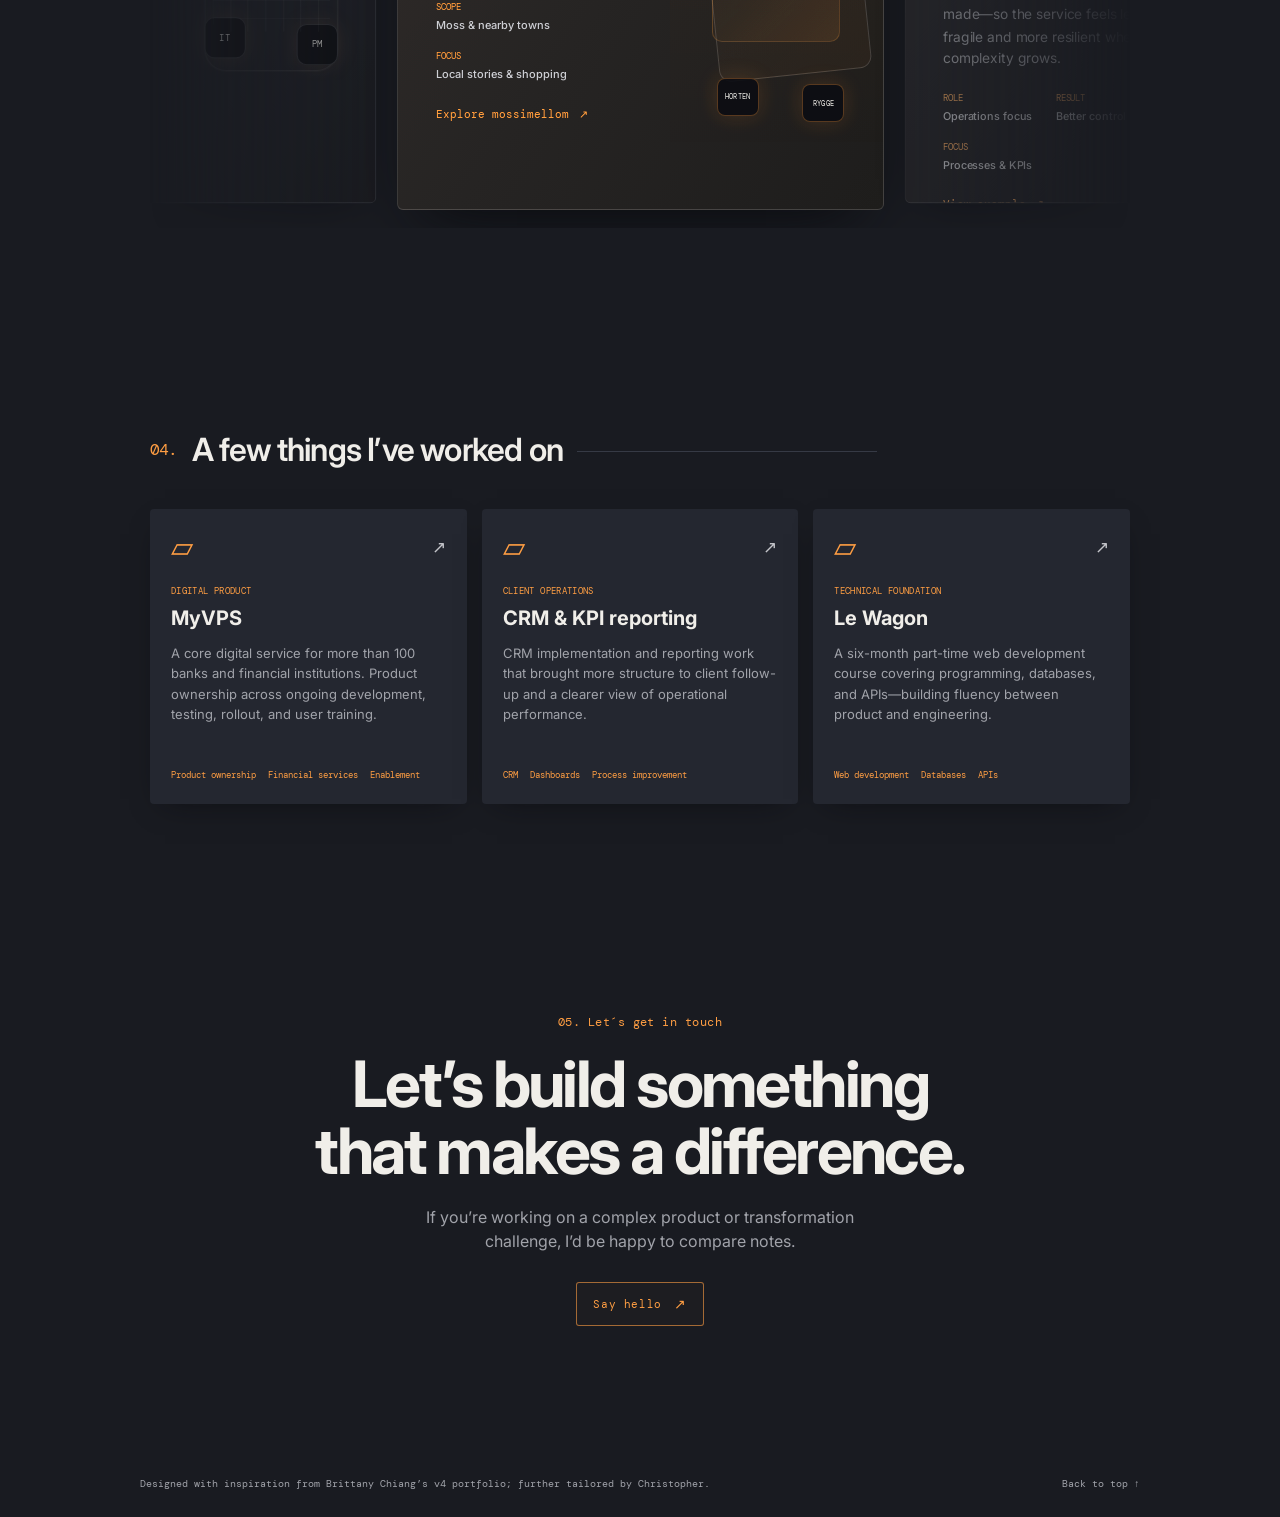
==== commit 7ec89a2d: "Updated featured cards, adding mossimellom and changing slightly styles" ====
--- a/index.html
+++ b/index.html
@@ -294,20 +294,20 @@
             <article class="featured-slide">
               <div class="featured-card featured-card--3">
                 <div class="featured-content">
-                  <p class="eyebrow">PRODUCT STRATEGY · SHARED PLATFORM</p>
-                  <h3>From process<br>to product momentum.</h3>
-                  <p class="featured-description">A transformation effort focused on turning fragmented process steps into a coherent product strategy with clearer ownership, better prioritisation, and stronger delivery rhythm.</p>
+                  <p class="eyebrow">MOSSIMELLOM · LOCAL E-COMMERCE</p>
+                  <h3>Take Moss<br>home with you.</h3>
+                  <p class="featured-description">An online shop for illustrated magnets inspired by Moss, Son, Rygge, and the places we call home.</p>
                   <div class="featured-facts">
-                    <div><span>ROLE</span><b>Product owner</b></div>
-                    <div><span>SCOPE</span><b>Multi-market delivery</b></div>
-                    <div><span>FOCUS</span><b>Strategy & delivery</b></div>
+                    <div><span>ROLE</span><b>Concept & build</b></div>
+                    <div><span>SCOPE</span><b>Moss & nearby towns</b></div>
+                    <div><span>FOCUS</span><b>Local stories & shopping</b></div>
                   </div>
-                  <a class="text-link" href="#projects">View example <span>↗</span></a>
-                </div>
-                <div class="featured-visual" aria-label="Abstract illustration for product strategy">
+                  <a class="text-link" href="https://github.com/Christopher-Haslerud/mossimellom" target="_blank" rel="noopener noreferrer">Explore mossimellom <span>↗</span></a>
+                </div>
+                <div class="featured-visual" aria-label="Illustration of local Mossimellom magnet designs">
                   <div class="network-orbit orbit-one"></div><div class="network-orbit orbit-two"></div>
-                  <span class="network-node node-norway">01</span><span class="network-node node-denmark">02</span><span class="network-node node-portugal">03</span><span class="network-node node-italy">04</span><span class="network-node node-greece">05</span>
-                  <span class="network-core">ROADMAP</span>
+                  <span class="network-node node-norway">MOSS</span><span class="network-node node-denmark">SON</span><span class="network-node node-portugal">RYGGE</span><span class="network-node node-italy">HORTEN</span><span class="network-node node-greece">FRED</span>
+                  <span class="network-core">LOCAL<br>FINDS</span>
                 </div>
               </div>
             </article>
--- a/style.css
+++ b/style.css
@@ -655,6 +655,21 @@
   border-color: rgba(255, 255, 255, .08);
   background: var(--card-surface);
 }
+.featured-card--1 {
+  --card-surface: linear-gradient(125deg, #30313a 0%, #22252e 55%, #191b21 100%);
+}
+.featured-card--2 {
+  --card-surface: linear-gradient(125deg, #2b303a 0%, #222630 55%, #191b21 100%);
+}
+.featured-card--3 {
+  --card-surface: linear-gradient(125deg, #302c2a 0%, #242221 55%, #1c1b1a 100%);
+}
+.featured-card--4 {
+  --card-surface: linear-gradient(125deg, #303034 0%, #242429 55%, #1b1b20 100%);
+}
+.featured-card--5 {
+  --card-surface: linear-gradient(125deg, #2d3035 0%, #22252a 55%, #191b21 100%);
+}
 .featured-card--1 .eyebrow,
 .featured-card--2 .eyebrow,
 .featured-card--3 .eyebrow,
@@ -877,27 +892,37 @@
 }
 
 .featured-card--3 .featured-visual {
-  background: linear-gradient(180deg, rgba(255,255,255,.02), rgba(255,255,255,0));
+  background: linear-gradient(180deg, rgba(255,158,67,.06), rgba(255,255,255,0));
 }
 .featured-card--3 .featured-visual::before {
   content: "";
   position: absolute;
   inset: 20% 14% 20% 14%;
-  border: 1px solid rgba(255,255,255,.12);
-  border-radius: 18px;
-  background: linear-gradient(180deg, rgba(255,255,255,.04), rgba(255,255,255,0));
-  transform: skewY(-8deg);
+  border: 1px solid rgba(255,255,255,.14);
+  border-radius: 12px;
+  background: linear-gradient(145deg, rgba(255,158,67,.1), rgba(255,255,255,.02) 48%, rgba(255,158,67,.04));
+  transform: rotate(-6deg);
 }
 .featured-card--3 .featured-visual::after {
   content: "";
   position: absolute;
   inset: 25% 20% 25% 20%;
-  border: 1px solid rgba(255, 158, 67, .18);
-  border-radius: 12px;
-  background: linear-gradient(90deg, rgba(255,255,255,.03), transparent 30%, rgba(255,158,67,.08));
+  border: 1px solid rgba(255,158,67,.2);
+  border-radius: 10px;
+  background: linear-gradient(135deg, rgba(255,255,255,.04), transparent 55%, rgba(255,158,67,.1));
 }
 .featured-card--3 .network-orbit { display: none; }
-.featured-card--3 .network-node { border-radius: 8px; width: 38px; height: 38px; }
+.featured-card--3 .network-node {
+  width: auto;
+  min-width: 42px;
+  height: 38px;
+  padding: 0 7px;
+  border-radius: 8px;
+  border-color: rgba(255,158,67,.3);
+  color: var(--lightest-slate);
+  font-size: 7px;
+  letter-spacing: .03em;
+}
 .featured-card--3 .node-norway { top: 18%; left: 58%; }
 .featured-card--3 .node-denmark { top: 43%; right: 12%; }
 .featured-card--3 .node-portugal { right: 18%; bottom: 13%; }
@@ -906,7 +931,9 @@
 .featured-card--3 .network-core {
   width: 96px; height: 96px;
   border-radius: 20px;
-  transform: rotate(-8deg);
+  border-color: var(--accent);
+  background: rgba(16, 18, 23, .94);
+  transform: rotate(-6deg);
 }
 
 .featured-card--4 .featured-visual {
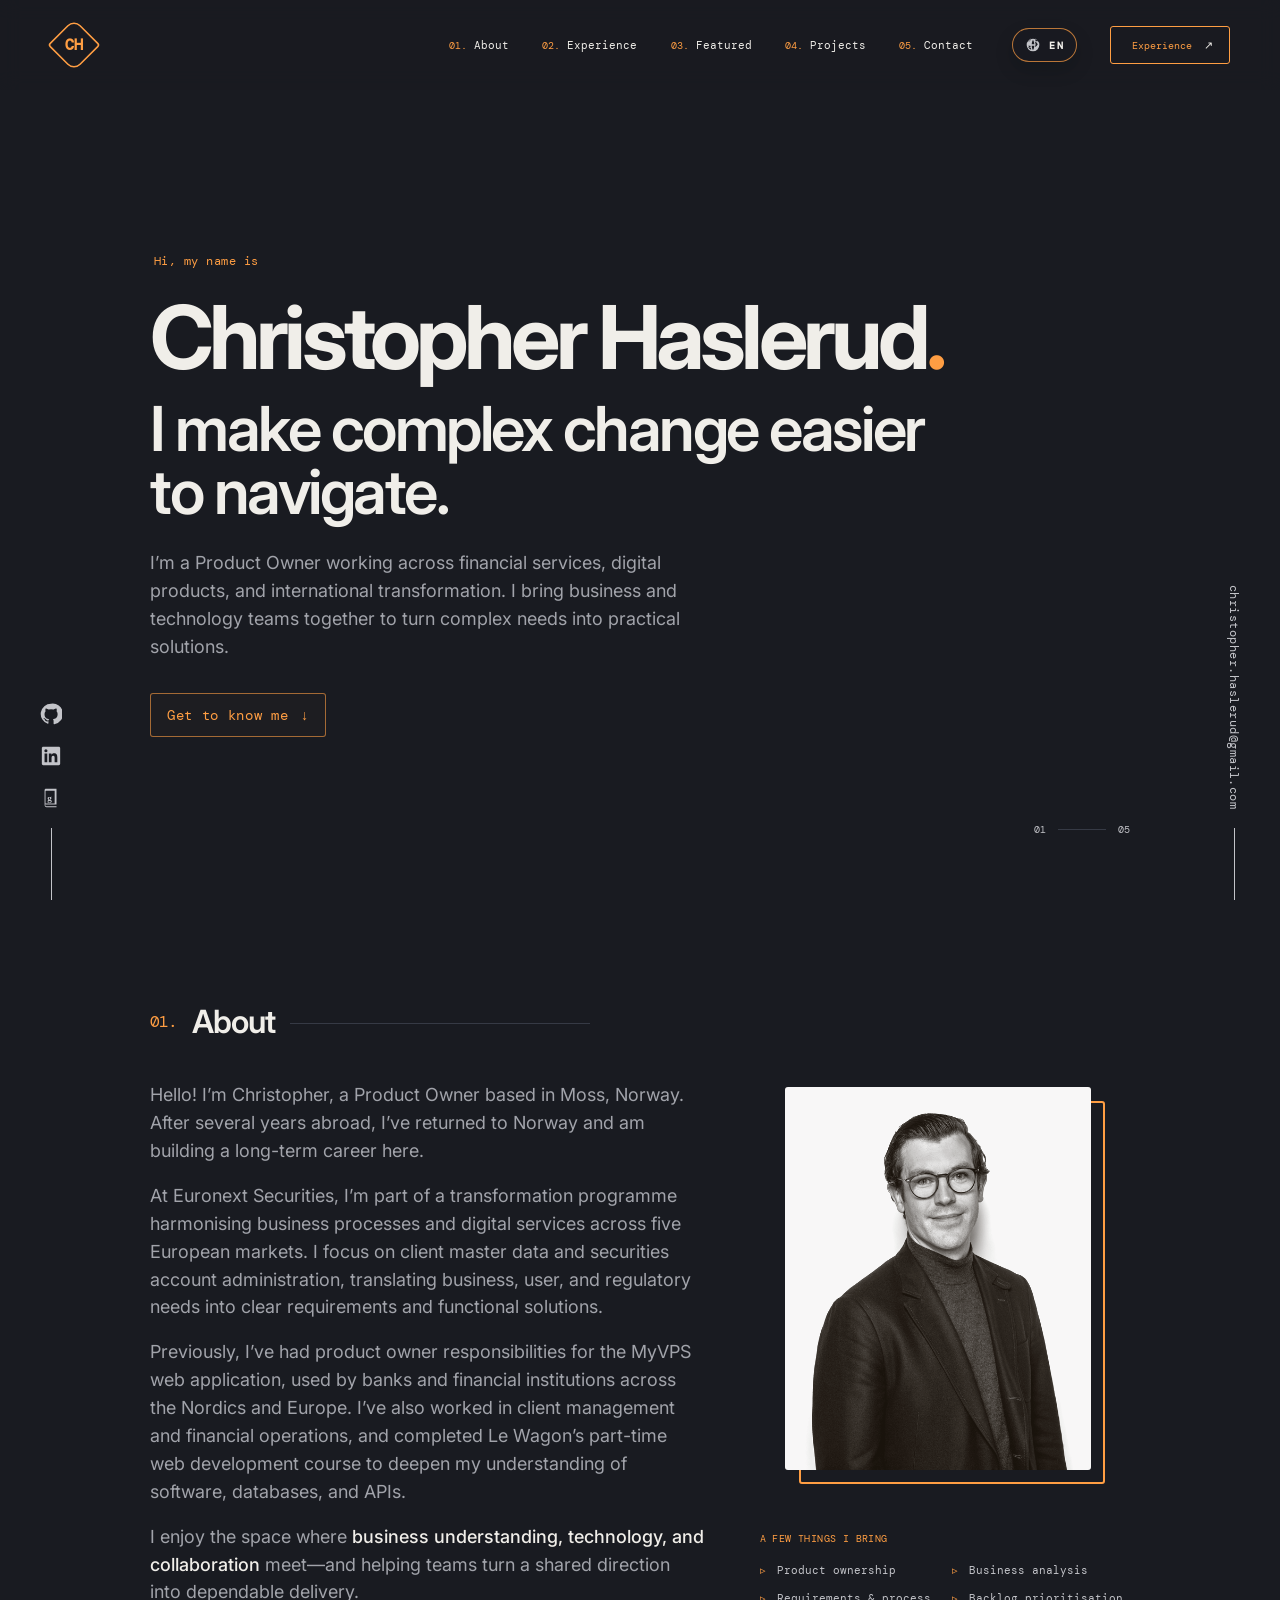
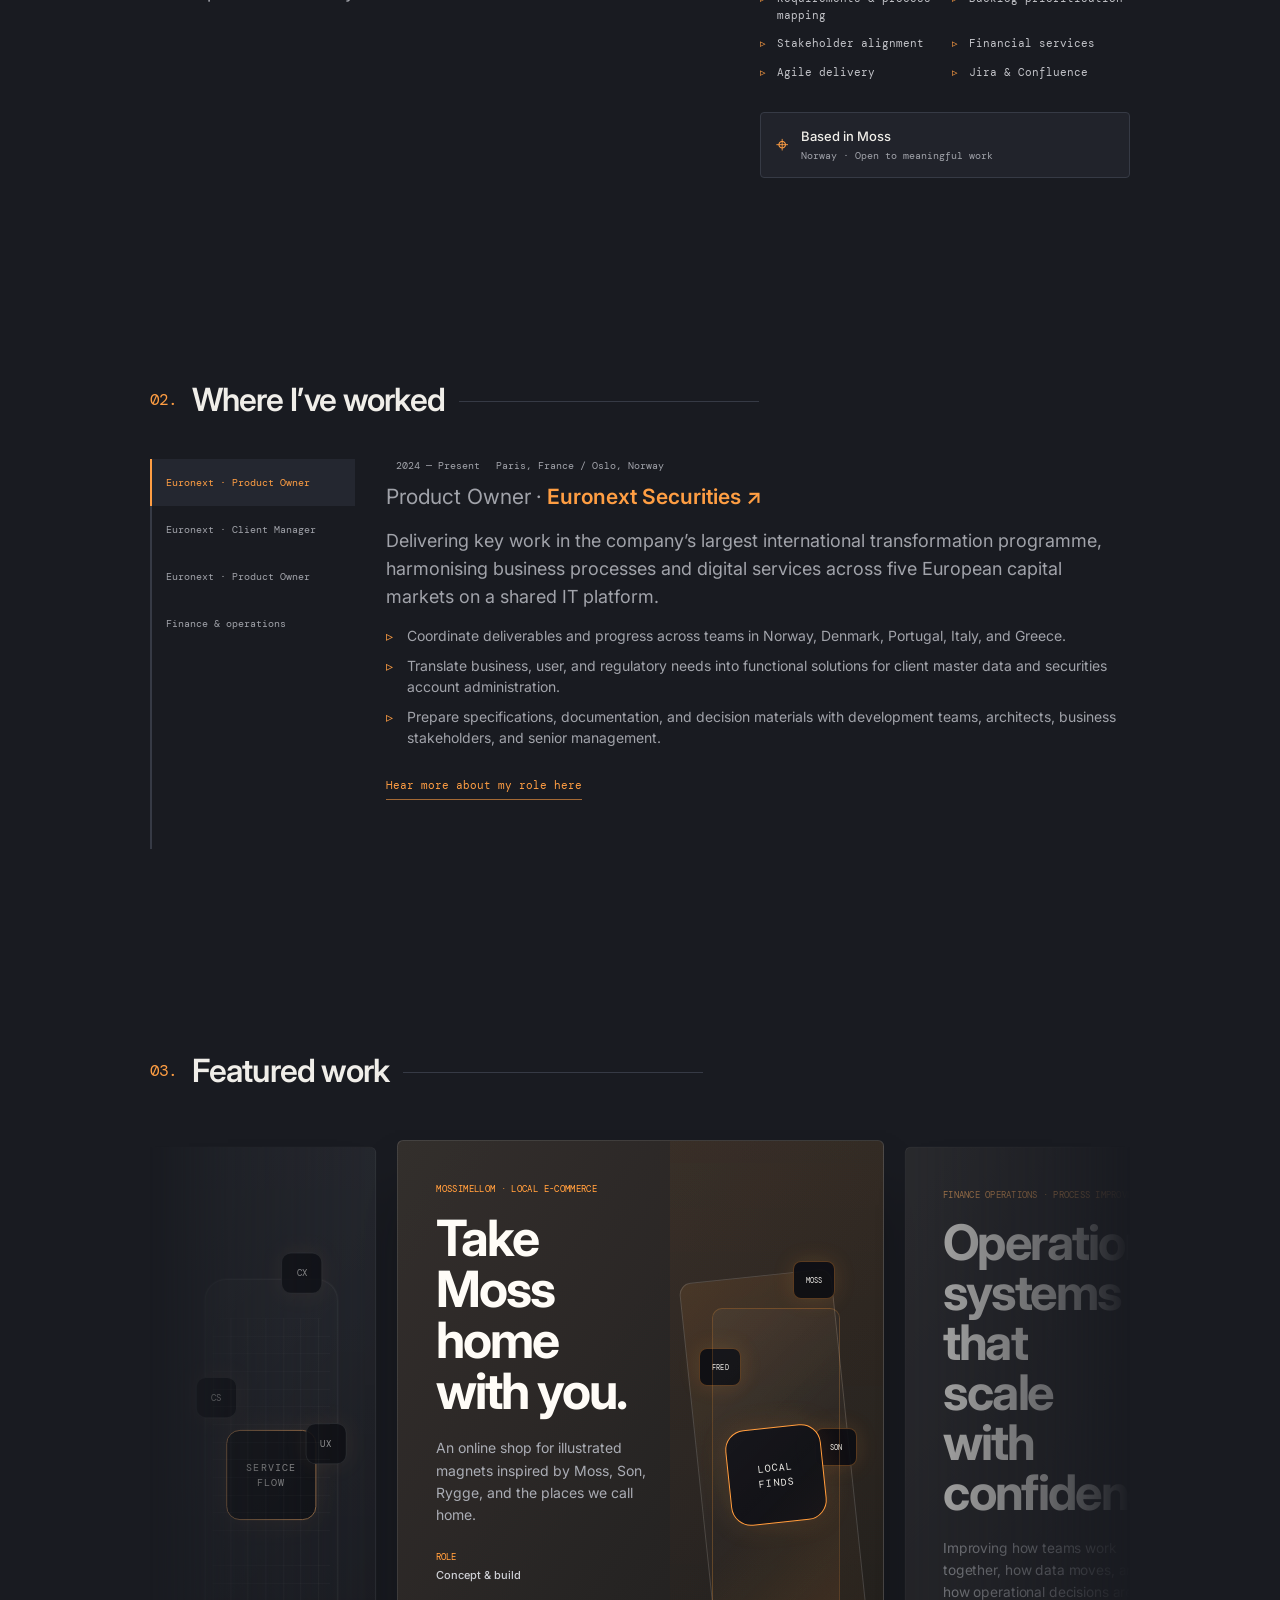
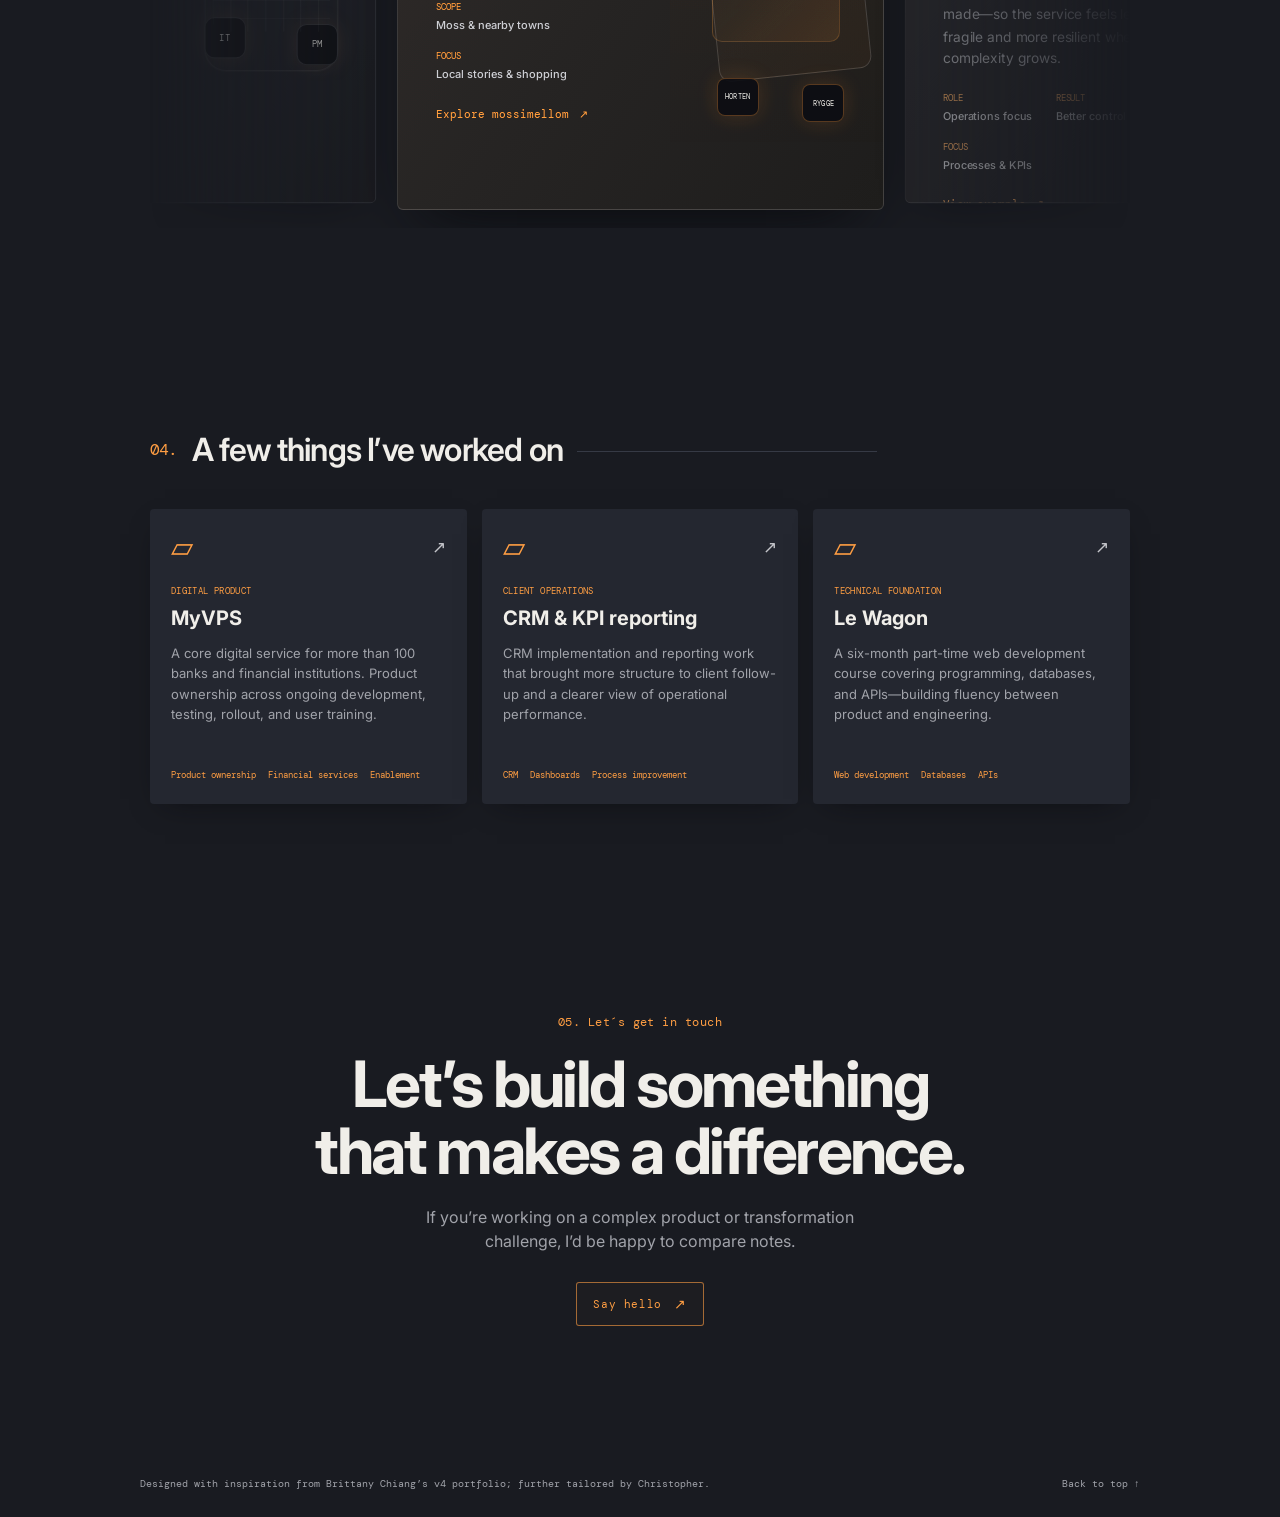
==== commit 51442cff: "Added iframe video for euronext experience" ====
--- a/index.html
+++ b/index.html
@@ -76,7 +76,7 @@
           <li><button class="language-option active" type="button" data-lang="nb" role="menuitemradio" aria-checked="true">Norsk</button></li>
           <li><button class="language-option" type="button" data-lang="en" role="menuitemradio" aria-checked="false">English</button></li>
           <li><button class="language-option" type="button" data-lang="fr" role="menuitemradio" aria-checked="false">Français</button></li>
-          <li><button class="language-option" type="button" data-lang="pt-pt" role="menuitemradio" aria-checked="false">Português (PT)</button></li>
+          <li><button class="language-option" type="button" data-lang="pt-pt" role="menuitemradio" aria-checked="false">Português</button></li>
         </ul>
       </div>
     </div>
@@ -197,7 +197,9 @@
               <li data-i18n="experience.euronext.li2">Translate business, user, and regulatory needs into functional solutions for client master data and securities account administration.</li>
               <li data-i18n="experience.euronext.li3">Prepare specifications, documentation, and decision materials with development teams, architects, business stakeholders, and senior management.</li>
             </ul>
-            <div class="tag-row"><span data-i18n="experience.euronext.tag1">Transformation</span><span data-i18n="experience.euronext.tag2">Requirements</span><span data-i18n="experience.euronext.tag3">Cross-market delivery</span></div>
+            <div class="experience-video">
+              <button class="experience-video-toggle" type="button" aria-expanded="false" aria-controls="euronext-role-video" data-i18n="experience.euronext.video.toggle">Hør mer om rollen min her <span aria-hidden="true">↘</span></button>
+            </div>
           </article>
 
           <article class="experience-panel" id="panel-client-manager" role="tabpanel" aria-labelledby="tab-client-manager" tabindex="0" hidden>
@@ -246,7 +248,7 @@
     -->
     <section class="section featured-section" id="featured" aria-labelledby="featured-title">
       <h2 class="section-heading" id="featured-title" data-i18n="featured.heading">Featured work</h2>
-      <div class="featured-carousel" aria-label="Featured work highlights carousel">
+      <div class="featured-carousel" aria-label="Featured work highlights carousel" data-i18n-aria-label="featured.carousel.label">
         <div class="featured-viewport">
           <div class="featured-track">
             <article class="featured-slide active">
@@ -262,7 +264,7 @@
                   </div>
                   <a class="text-link" href="https://www.euronext.com/en/csd/strategic-projects/convergence-programme" target="_blank" rel="noopener noreferrer"><span data-i18n="featured.link">Learn more about the initiative</span> <span>↗</span></a>
                 </div>
-                <div class="featured-visual" aria-label="Abstract network illustration representing five connected markets">
+                <div class="featured-visual" aria-label="Abstract network illustration representing five connected markets" data-i18n-aria-label="featured.card1.visual.label">
                   <div class="network-orbit orbit-one"></div><div class="network-orbit orbit-two"></div>
                   <span class="network-node node-norway">NO</span><span class="network-node node-denmark">DK</span><span class="network-node node-portugal">PT</span><span class="network-node node-italy">IT</span><span class="network-node node-greece">GR</span>
                   <span class="network-core" data-i18n="featured.visual" data-i18n-html="true">ONE<br>PLATFORM</span>
@@ -273,20 +275,20 @@
             <article class="featured-slide">
               <div class="featured-card featured-card--2">
                 <div class="featured-content">
-                  <p class="eyebrow">CLIENT EXPERIENCE · DIGITAL SERVICE DESIGN</p>
-                  <h3>Clear service<br>for complex clients.</h3>
-                  <p class="featured-description">A client management transformation focused on making a complicated service feel understandable, consistent, and easier to navigate for both users and teams.</p>
+                  <p class="eyebrow" data-i18n="featured.card2.eyebrow">CLIENT EXPERIENCE · DIGITAL SERVICE DESIGN</p>
+                  <h3 data-i18n="featured.card2.title" data-i18n-html="true">Clear service<br>for complex clients.</h3>
+                  <p class="featured-description" data-i18n="featured.card2.summary">A client management transformation focused on making a complicated service feel understandable, consistent, and easier to navigate for both users and teams.</p>
                   <div class="featured-facts">
-                    <div><span>ROLE</span><b>Client lead</b></div>
-                    <div><span>OUTCOME</span><b>Better service clarity</b></div>
-                    <div><span>FOCUS</span><b>Experience & process</b></div>
+                    <div><span data-i18n="featured.card2.fact.role.label">ROLE</span><b data-i18n="featured.card2.fact.role.value">Client lead</b></div>
+                    <div><span data-i18n="featured.card2.fact.outcome.label">OUTCOME</span><b data-i18n="featured.card2.fact.outcome.value">Better service clarity</b></div>
+                    <div><span data-i18n="featured.card2.fact.focus.label">FOCUS</span><b data-i18n="featured.card2.fact.focus.value">Experience & process</b></div>
                   </div>
-                  <a class="text-link" href="#projects">View example <span>↗</span></a>
-                </div>
-                <div class="featured-visual" aria-label="Abstract illustration for client experience">
+                  <a class="text-link" href="#projects"><span data-i18n="featured.card2.link">View example</span> <span>↗</span></a>
+                </div>
+                <div class="featured-visual" aria-label="Abstract illustration for client experience" data-i18n-aria-label="featured.card2.visual.label">
                   <div class="network-orbit orbit-one"></div><div class="network-orbit orbit-two"></div>
                   <span class="network-node node-norway">CX</span><span class="network-node node-denmark">UX</span><span class="network-node node-portugal">PM</span><span class="network-node node-italy">IT</span><span class="network-node node-greece">CS</span>
-                  <span class="network-core">SERVICE<br>FLOW</span>
+                  <span class="network-core" data-i18n="featured.card2.visual" data-i18n-html="true">SERVICE<br>FLOW</span>
                 </div>
               </div>
             </article>
@@ -294,20 +296,20 @@
             <article class="featured-slide">
               <div class="featured-card featured-card--3">
                 <div class="featured-content">
-                  <p class="eyebrow">MOSSIMELLOM · LOCAL E-COMMERCE</p>
-                  <h3>Take Moss<br>home with you.</h3>
-                  <p class="featured-description">An online shop for illustrated magnets inspired by Moss, Son, Rygge, and the places we call home.</p>
+                  <p class="eyebrow" data-i18n="featured.card3.eyebrow">MOSSIMELLOM · LOCAL E-COMMERCE</p>
+                  <h3 data-i18n="featured.card3.title" data-i18n-html="true">Take Moss<br>home with you.</h3>
+                  <p class="featured-description" data-i18n="featured.card3.summary">An online shop for illustrated magnets inspired by Moss, Son, Rygge, and the places we call home.</p>
                   <div class="featured-facts">
-                    <div><span>ROLE</span><b>Concept & build</b></div>
-                    <div><span>SCOPE</span><b>Moss & nearby towns</b></div>
-                    <div><span>FOCUS</span><b>Local stories & shopping</b></div>
+                    <div><span data-i18n="featured.card3.fact.role.label">ROLE</span><b data-i18n="featured.card3.fact.role.value">Concept & build</b></div>
+                    <div><span data-i18n="featured.card3.fact.scope.label">SCOPE</span><b data-i18n="featured.card3.fact.scope.value">Moss & nearby towns</b></div>
+                    <div><span data-i18n="featured.card3.fact.focus.label">FOCUS</span><b data-i18n="featured.card3.fact.focus.value">Local stories & shopping</b></div>
                   </div>
-                  <a class="text-link" href="https://github.com/Christopher-Haslerud/mossimellom" target="_blank" rel="noopener noreferrer">Explore mossimellom <span>↗</span></a>
-                </div>
-                <div class="featured-visual" aria-label="Illustration of local Mossimellom magnet designs">
+                  <a class="text-link" href="https://mossimellom.no" target="_blank" rel="noopener noreferrer"><span data-i18n="featured.card3.link">Explore mossimellom</span> <span>↗</span></a>
+                </div>
+                <div class="featured-visual" aria-label="Illustration of local Mossimellom magnet designs" data-i18n-aria-label="featured.card3.visual.label">
                   <div class="network-orbit orbit-one"></div><div class="network-orbit orbit-two"></div>
                   <span class="network-node node-norway">MOSS</span><span class="network-node node-denmark">SON</span><span class="network-node node-portugal">RYGGE</span><span class="network-node node-italy">HORTEN</span><span class="network-node node-greece">FRED</span>
-                  <span class="network-core">LOCAL<br>FINDS</span>
+                  <span class="network-core" data-i18n="featured.card3.visual" data-i18n-html="true">LOCAL<br>FINDS</span>
                 </div>
               </div>
             </article>
@@ -315,20 +317,20 @@
             <article class="featured-slide">
               <div class="featured-card featured-card--4">
                 <div class="featured-content">
-                  <p class="eyebrow">FINANCE OPERATIONS · PROCESS IMPROVEMENT</p>
-                  <h3>Operational systems<br>that scale with confidence.</h3>
-                  <p class="featured-description">Improving how teams work together, how data moves, and how operational decisions are made—so the service feels less fragile and more resilient when complexity grows.</p>
+                  <p class="eyebrow" data-i18n="featured.card4.eyebrow">FINANCE OPERATIONS · PROCESS IMPROVEMENT</p>
+                  <h3 data-i18n="featured.card4.title" data-i18n-html="true">Operational systems<br>that scale with confidence.</h3>
+                  <p class="featured-description" data-i18n="featured.card4.summary">Improving how teams work together, how data moves, and how operational decisions are made—so the service feels less fragile and more resilient when complexity grows.</p>
                   <div class="featured-facts">
-                    <div><span>ROLE</span><b>Operations focus</b></div>
-                    <div><span>RESULT</span><b>Better control</b></div>
-                    <div><span>FOCUS</span><b>Processes & KPIs</b></div>
+                    <div><span data-i18n="featured.card4.fact.role.label">ROLE</span><b data-i18n="featured.card4.fact.role.value">Operations focus</b></div>
+                    <div><span data-i18n="featured.card4.fact.result.label">RESULT</span><b data-i18n="featured.card4.fact.result.value">Better control</b></div>
+                    <div><span data-i18n="featured.card4.fact.focus.label">FOCUS</span><b data-i18n="featured.card4.fact.focus.value">Processes & KPIs</b></div>
                   </div>
-                  <a class="text-link" href="#projects">View example <span>↗</span></a>
-                </div>
-                <div class="featured-visual" aria-label="Abstract illustration for operations improvement">
+                  <a class="text-link" href="#projects"><span data-i18n="featured.card4.link">View example</span> <span>↗</span></a>
+                </div>
+                <div class="featured-visual" aria-label="Abstract illustration for operations improvement" data-i18n-aria-label="featured.card4.visual.label">
                   <div class="network-orbit orbit-one"></div><div class="network-orbit orbit-two"></div>
                   <span class="network-node node-norway">KPI</span><span class="network-node node-denmark">OPS</span><span class="network-node node-portugal">RISK</span><span class="network-node node-italy">FIN</span><span class="network-node node-greece">CTL</span>
-                  <span class="network-core">CONTROL</span>
+                  <span class="network-core" data-i18n="featured.card4.visual">CONTROL</span>
                 </div>
               </div>
             </article>
@@ -336,20 +338,20 @@
             <article class="featured-slide">
               <div class="featured-card featured-card--5">
                 <div class="featured-content">
-                  <p class="eyebrow">LEARNING & BUILDING · WEB DEVELOPMENT</p>
-                  <h3>Bridging product<br>and engineering thinking.</h3>
-                  <p class="featured-description">Using technical fluency to improve communication with developers, make product trade-offs easier to explain, and build more confident decisions across the delivery lifecycle.</p>
+                  <p class="eyebrow" data-i18n="featured.card5.eyebrow">LEARNING & BUILDING · WEB DEVELOPMENT</p>
+                  <h3 data-i18n="featured.card5.title" data-i18n-html="true">Bridging product<br>and engineering thinking.</h3>
+                  <p class="featured-description" data-i18n="featured.card5.summary">Using technical fluency to improve communication with developers, make product trade-offs easier to explain, and build more confident decisions across the delivery lifecycle.</p>
                   <div class="featured-facts">
-                    <div><span>ROLE</span><b>Builder & analyst</b></div>
-                    <div><span>SKILLS</span><b>Web & product</b></div>
-                    <div><span>FOCUS</span><b>Communication</b></div>
+                    <div><span data-i18n="featured.card5.fact.role.label">ROLE</span><b data-i18n="featured.card5.fact.role.value">Builder & analyst</b></div>
+                    <div><span data-i18n="featured.card5.fact.skills.label">SKILLS</span><b data-i18n="featured.card5.fact.skills.value">Web & product</b></div>
+                    <div><span data-i18n="featured.card5.fact.focus.label">FOCUS</span><b data-i18n="featured.card5.fact.focus.value">Communication</b></div>
                   </div>
-                  <a class="text-link" href="#projects">View example <span>↗</span></a>
-                </div>
-                <div class="featured-visual" aria-label="Abstract illustration for product and engineering">
+                  <a class="text-link" href="#projects"><span data-i18n="featured.card5.link">View example</span> <span>↗</span></a>
+                </div>
+                <div class="featured-visual" aria-label="Abstract illustration for product and engineering" data-i18n-aria-label="featured.card5.visual.label">
                   <div class="network-orbit orbit-one"></div><div class="network-orbit orbit-two"></div>
                   <span class="network-node node-norway">HTML</span><span class="network-node node-denmark">CSS</span><span class="network-node node-portugal">JS</span><span class="network-node node-italy">API</span><span class="network-node node-greece">UI</span>
-                  <span class="network-core">BUILD</span>
+                  <span class="network-core" data-i18n="featured.card5.visual">BUILD</span>
                 </div>
               </div>
             </article>
@@ -393,6 +395,13 @@
     </section>
   </main>
 
+  <dialog class="experience-video-dialog" id="euronext-role-video" aria-label="LinkedIn video about my role in France" data-i18n-aria-label="experience.euronext.video.dialog">
+    <button class="experience-video-close" type="button" aria-label="Close video" data-i18n-aria-label="experience.euronext.video.close"><span aria-hidden="true">×</span></button>
+    <div class="experience-video-frame">
+      <iframe data-src="https://www.linkedin.com/embed/feed/update/urn:li:ugcPost:7293197019714596865?compact=1" width="504" height="399" frameborder="0" allow="autoplay; encrypted-media; picture-in-picture" allowfullscreen loading="eager" title="LinkedIn post about my role in France" data-i18n-title="experience.euronext.video.title"></iframe>
+    </div>
+  </dialog>
+
   <!--
     Footer: closing information and a simple back-to-top link.
   -->
--- a/style.css
+++ b/style.css
@@ -568,6 +568,77 @@
   color: var(--accent);
   font: 10px var(--font-mono);
 }
+.experience-video { margin-top: 14px; }
+.experience-video-toggle {
+  display: inline-flex;
+  align-items: center;
+  gap: 9px;
+  padding: 5px 0 7px;
+  border: 0;
+  border-bottom: 1px solid rgba(255, 158, 67, .6);
+  color: var(--accent);
+  background: transparent;
+  font: 11px var(--font-mono);
+  text-align: left;
+  cursor: pointer;
+  transition: var(--transition);
+}
+.experience-video-toggle:hover,
+.experience-video-toggle:focus-visible { color: var(--lightest-slate); border-bottom-color: var(--lightest-slate); }
+.experience-video-toggle span { transition: transform .25s ease; }
+.experience-video-toggle[aria-expanded="true"] span { transform: rotate(180deg); }
+.experience-video-dialog {
+  position: fixed;
+  inset: 0;
+  width: min(504px, calc(100vw - 32px));
+  max-width: none;
+  max-height: calc(100vh - 48px);
+  padding: 0;
+  overflow: visible;
+  border: 0;
+  background: transparent;
+  color: var(--lightest-slate);
+  opacity: 0;
+  transform: translateY(10px) scale(.98);
+  transition: opacity .24s ease, transform .24s ease;
+}
+.experience-video-dialog[open].is-open { opacity: 1; transform: translateY(0) scale(1); }
+.experience-video-dialog::backdrop {
+  background: rgba(8, 9, 12, .82);
+  backdrop-filter: blur(7px);
+  opacity: 0;
+  transition: opacity .24s ease;
+}
+.experience-video-dialog[open].is-open::backdrop { opacity: 1; }
+.experience-video-close {
+  position: absolute;
+  top: -44px;
+  right: 0;
+  display: grid;
+  width: 36px;
+  height: 36px;
+  place-items: center;
+  border: 1px solid rgba(255, 158, 67, .5);
+  border-radius: 50%;
+  background: var(--navy);
+  color: var(--lightest-slate);
+  font-size: 23px;
+  line-height: 1;
+  cursor: pointer;
+  transition: var(--transition);
+}
+.experience-video-close:hover,
+.experience-video-close:focus-visible { border-color: var(--accent); color: var(--accent); }
+.experience-video-frame {
+  width: 100%;
+  aspect-ratio: 504 / 399;
+  overflow: hidden;
+  border: 1px solid rgba(255, 158, 67, .24);
+  border-radius: 8px;
+  background: var(--light-navy);
+  box-shadow: 0 28px 80px rgba(    255, 158, 67, 0.07);
+}
+.experience-video-frame iframe { display: block; width: 100%; height: 100%; border: 0; }
 
 /* Featured case study */
 .featured-carousel {
@@ -1334,6 +1405,8 @@
   .featured-content .eyebrow { max-width: 250px; line-height: 1.6; }
   .featured-content h3 { font-size: 39px; }
   .featured-description { max-width: 100%; font-size: 13px; }
+  .experience-video-dialog { max-height: calc(100vh - 64px); }
+  .experience-video-frame { aspect-ratio: auto; height: min(399px, calc(100vh - 64px)); }
   .featured-facts { gap: 15px 20px; }
   .featured-visual {
     inset: auto 0 0 auto;
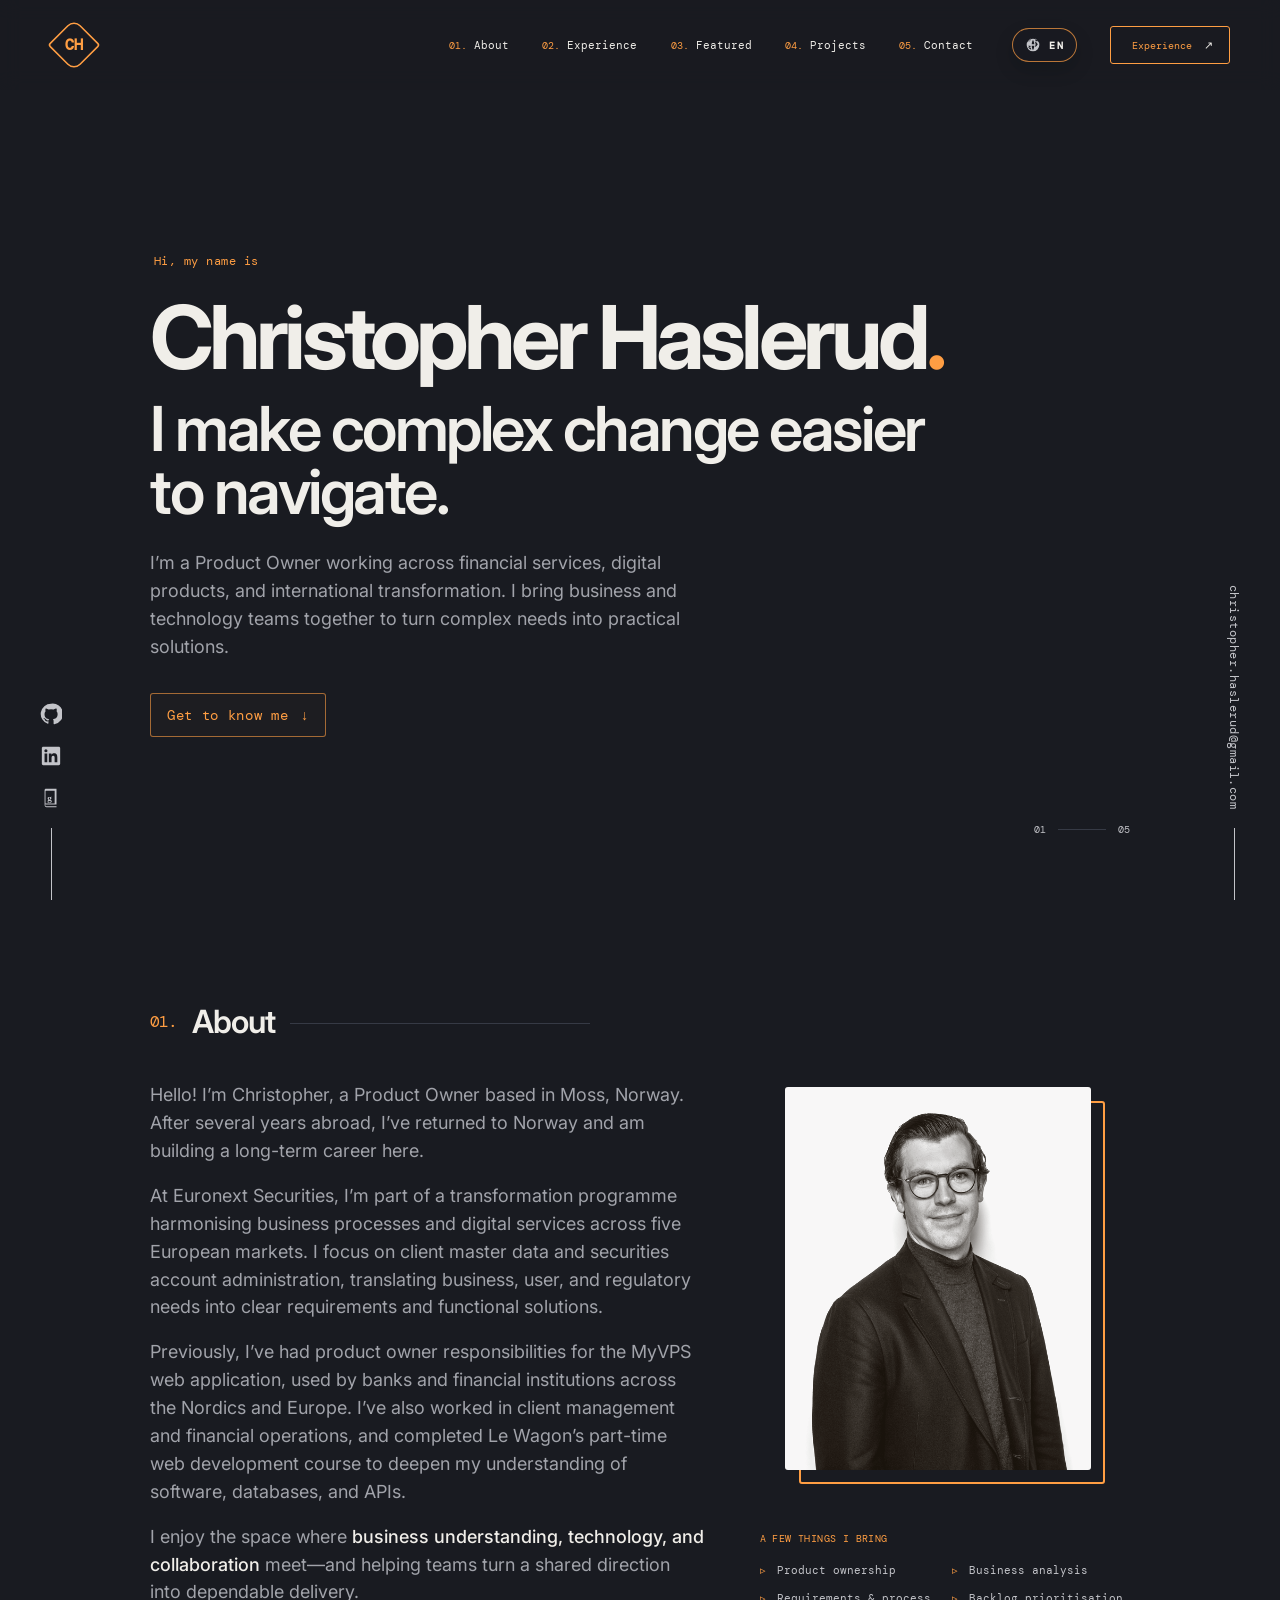
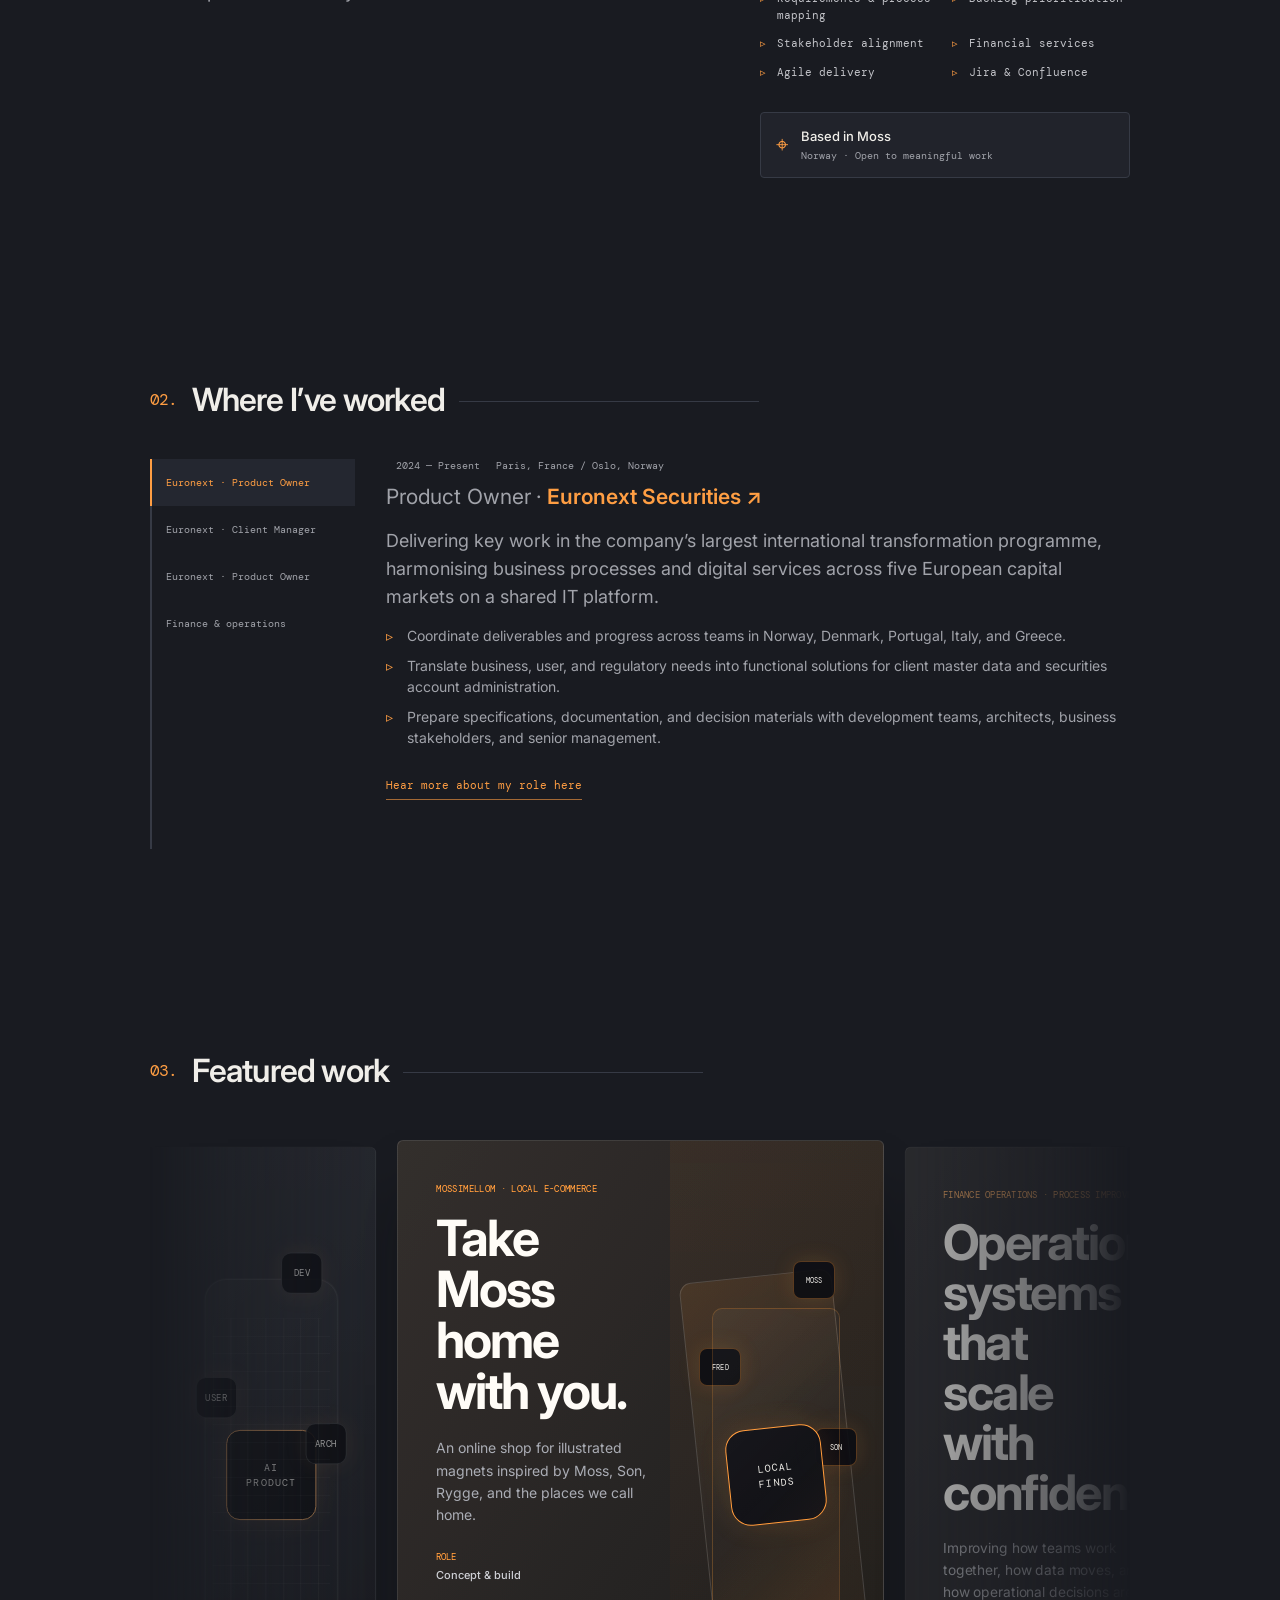
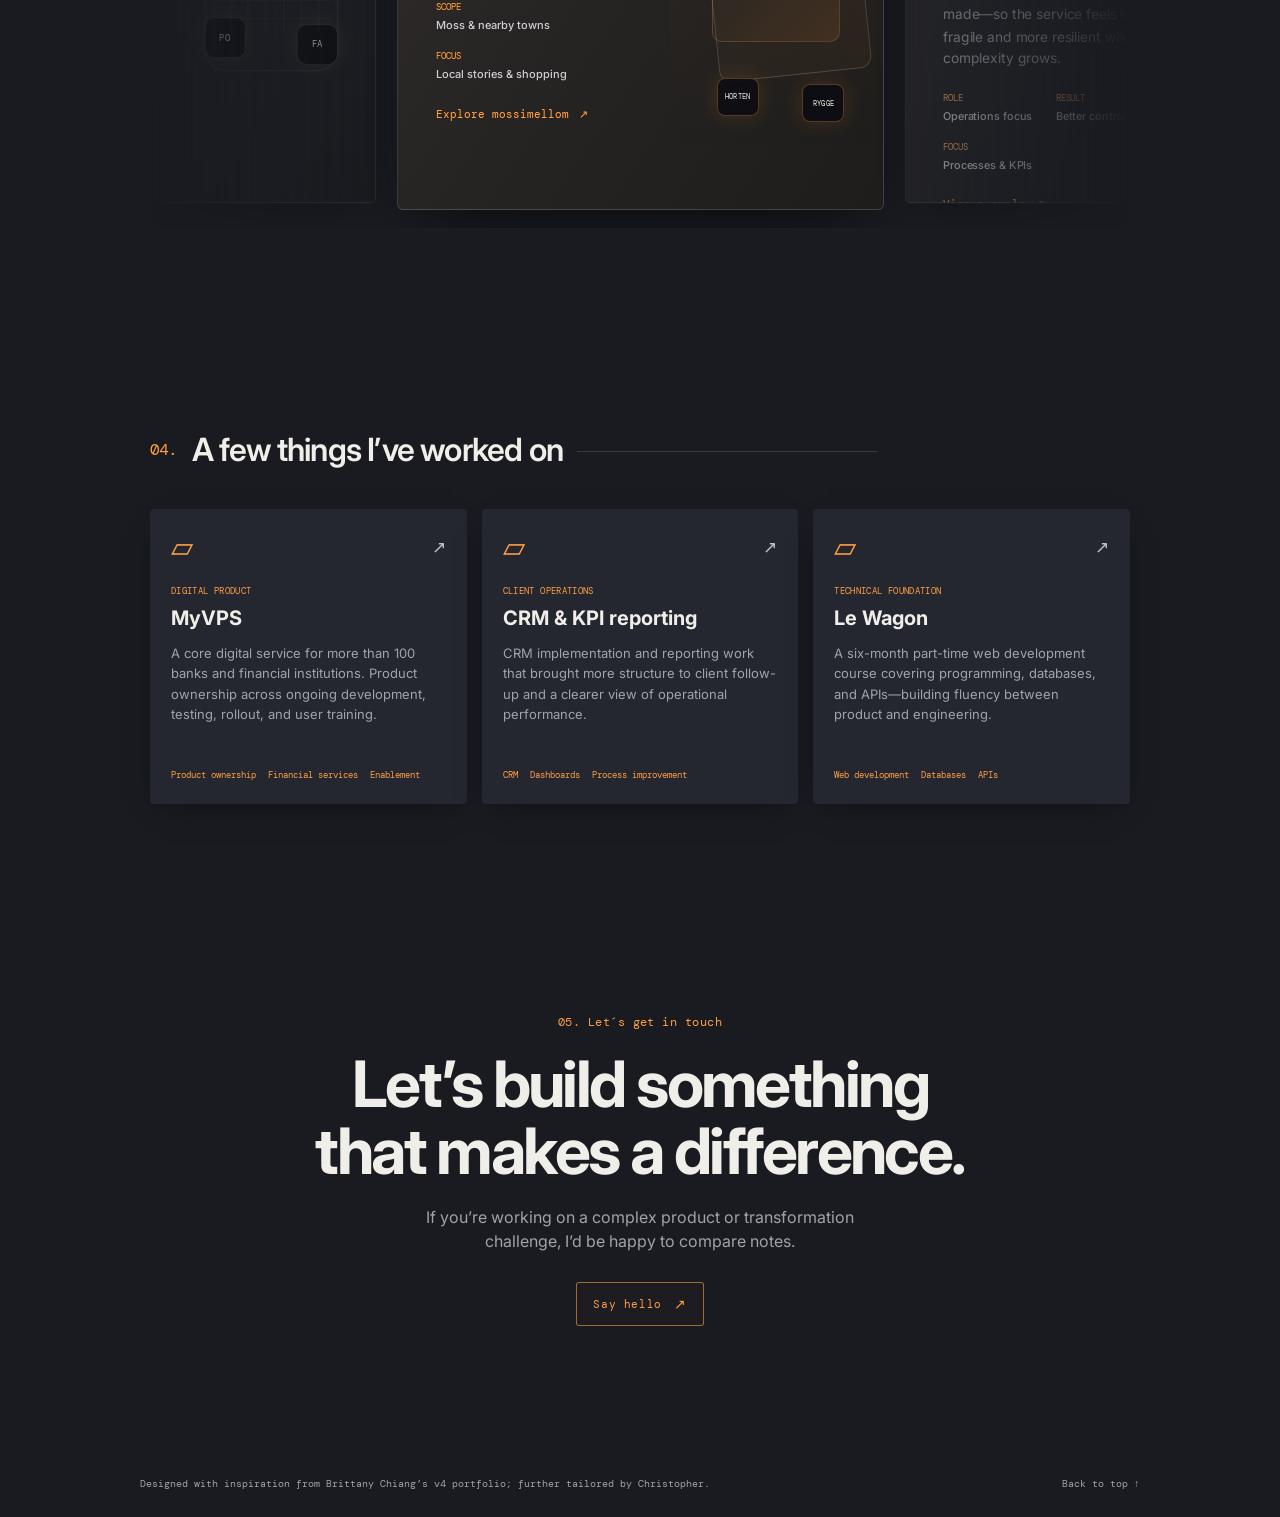
==== commit c5f9bb20: "Updated feature card 2, for implementation of AI team for end to end design/delivery" ====
--- a/index.html
+++ b/index.html
@@ -275,20 +275,20 @@
             <article class="featured-slide">
               <div class="featured-card featured-card--2">
                 <div class="featured-content">
-                  <p class="eyebrow" data-i18n="featured.card2.eyebrow">CLIENT EXPERIENCE · DIGITAL SERVICE DESIGN</p>
-                  <h3 data-i18n="featured.card2.title" data-i18n-html="true">Clear service<br>for complex clients.</h3>
-                  <p class="featured-description" data-i18n="featured.card2.summary">A client management transformation focused on making a complicated service feel understandable, consistent, and easier to navigate for both users and teams.</p>
+                  <p class="eyebrow" data-i18n="featured.card2.eyebrow">AI PRODUCT ORGANIZATION · END-TO-END DELIVERY</p>
+                  <h3 data-i18n="featured.card2.title" data-i18n-html="true">An AI-powered<br>product organization.</h3>
+                  <p class="featured-description" data-i18n="featured.card2.summary">Exploring an AI-powered product organization where specialist agents—developers, architects, functional analysts, project sponsors, end users, product owners, and managers—work together to automate the full process of designing and delivering new digital products.</p>
                   <div class="featured-facts">
-                    <div><span data-i18n="featured.card2.fact.role.label">ROLE</span><b data-i18n="featured.card2.fact.role.value">Client lead</b></div>
-                    <div><span data-i18n="featured.card2.fact.outcome.label">OUTCOME</span><b data-i18n="featured.card2.fact.outcome.value">Better service clarity</b></div>
-                    <div><span data-i18n="featured.card2.fact.focus.label">FOCUS</span><b data-i18n="featured.card2.fact.focus.value">Experience & process</b></div>
+                    <div><span data-i18n="featured.card2.fact.role.label">ROLE</span><b data-i18n="featured.card2.fact.role.value">Concept exploration</b></div>
+                    <div><span data-i18n="featured.card2.fact.outcome.label">TEAM</span><b data-i18n="featured.card2.fact.outcome.value">Agents across product roles</b></div>
+                    <div><span data-i18n="featured.card2.fact.focus.label">SCOPE</span><b data-i18n="featured.card2.fact.focus.value">Design through delivery</b></div>
                   </div>
-                  <a class="text-link" href="#projects"><span data-i18n="featured.card2.link">View example</span> <span>↗</span></a>
-                </div>
-                <div class="featured-visual" aria-label="Abstract illustration for client experience" data-i18n-aria-label="featured.card2.visual.label">
+                  <a class="text-link" href="ai-product-organization.html"><span data-i18n="featured.card2.link">More to come</span> <span>↗</span></a>
+                </div>
+                <div class="featured-visual" aria-label="AI agents collaborating across product roles" data-i18n-aria-label="featured.card2.visual.label">
                   <div class="network-orbit orbit-one"></div><div class="network-orbit orbit-two"></div>
-                  <span class="network-node node-norway">CX</span><span class="network-node node-denmark">UX</span><span class="network-node node-portugal">PM</span><span class="network-node node-italy">IT</span><span class="network-node node-greece">CS</span>
-                  <span class="network-core" data-i18n="featured.card2.visual" data-i18n-html="true">SERVICE<br>FLOW</span>
+                  <span class="network-node node-norway">DEV</span><span class="network-node node-denmark">ARCH</span><span class="network-node node-portugal">FA</span><span class="network-node node-italy">PO</span><span class="network-node node-greece">USER</span>
+                  <span class="network-core" data-i18n="featured.card2.visual" data-i18n-html="true">AI<br>PRODUCT</span>
                 </div>
               </div>
             </article>
--- a/style.css
+++ b/style.css
@@ -525,6 +525,7 @@
 }
 .experience-tab.active { border-left-color: var(--accent); }
 .experience-panel { animation: panel-in .3s ease both; }
+.experience-panel:focus { outline: none; }
 .experience-panel[hidden] { display: none; }
 .experience-panel .date {
   margin: 0 0 11px;
@@ -1430,6 +1431,43 @@
   }
 }
 
+.coming-soon-header .header-controls { display: flex; margin-left: auto; }
+.coming-soon-main {
+  display: grid;
+  min-height: 100vh;
+  place-items: center;
+  padding: calc(var(--nav-height) + 60px) 25px 60px;
+}
+.coming-soon-content {
+  width: min(720px, 100%);
+  padding: clamp(32px, 7vw, 72px);
+  border: 1px solid rgba(255, 255, 255, .1);
+  border-radius: 6px;
+  background: linear-gradient(125deg, #2b303a 0%, #222630 55%, #191b21 100%);
+  box-shadow: 0 30px 60px -28px rgba(8, 9, 12, .96);
+}
+.coming-soon-content .eyebrow {
+  margin: 0 0 22px;
+  color: var(--accent);
+  font: 10px var(--font-mono);
+  letter-spacing: .08em;
+}
+.coming-soon-content h1 {
+  margin: 0;
+  color: var(--lightest-slate);
+  font-size: clamp(48px, 8vw, 82px);
+  line-height: 1;
+  letter-spacing: -.05em;
+}
+.coming-soon-content > p:not(.eyebrow) {
+  max-width: 560px;
+  margin: 24px 0 0;
+  color: var(--light-slate);
+  font-size: 16px;
+  line-height: 1.7;
+}
+.coming-soon-content .text-link { margin-top: 32px; }
+
 @media (prefers-reduced-motion: reduce) {
   html { scroll-behavior: auto; }
   *, *::before, *::after {
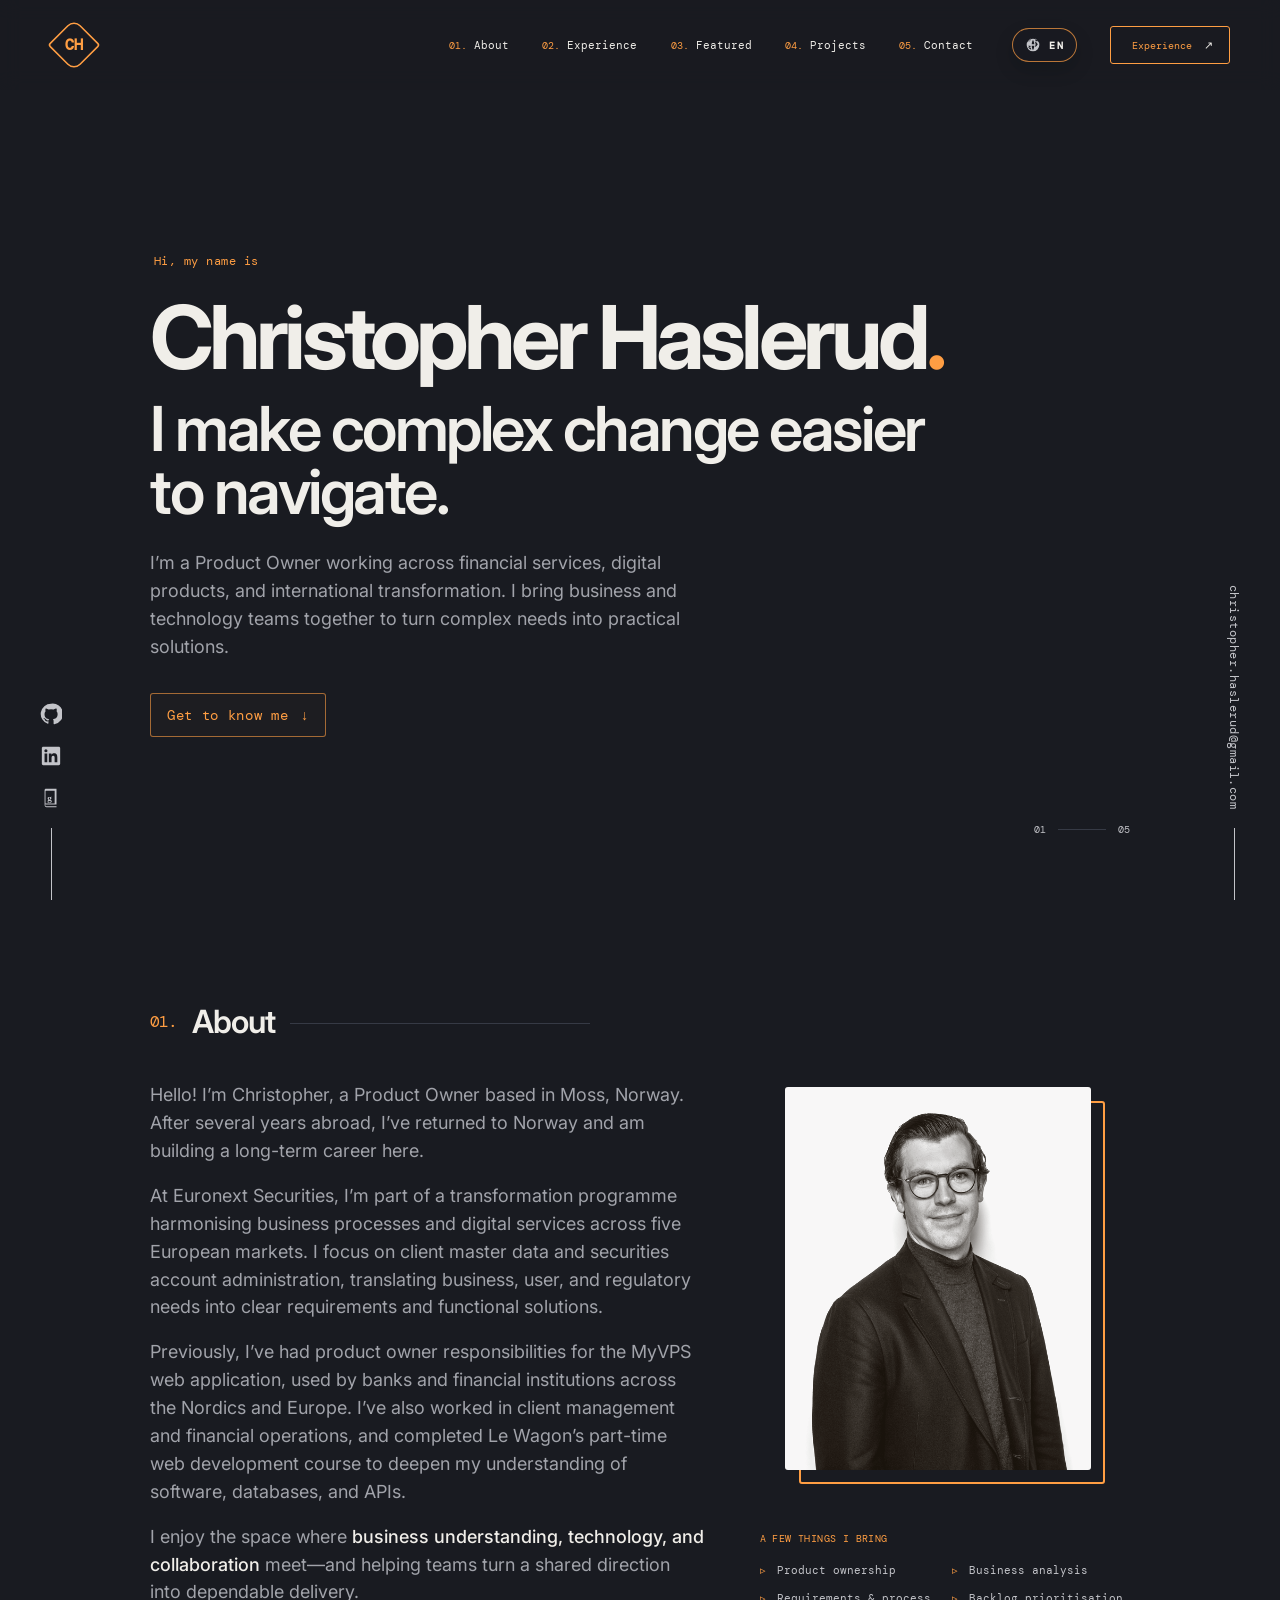
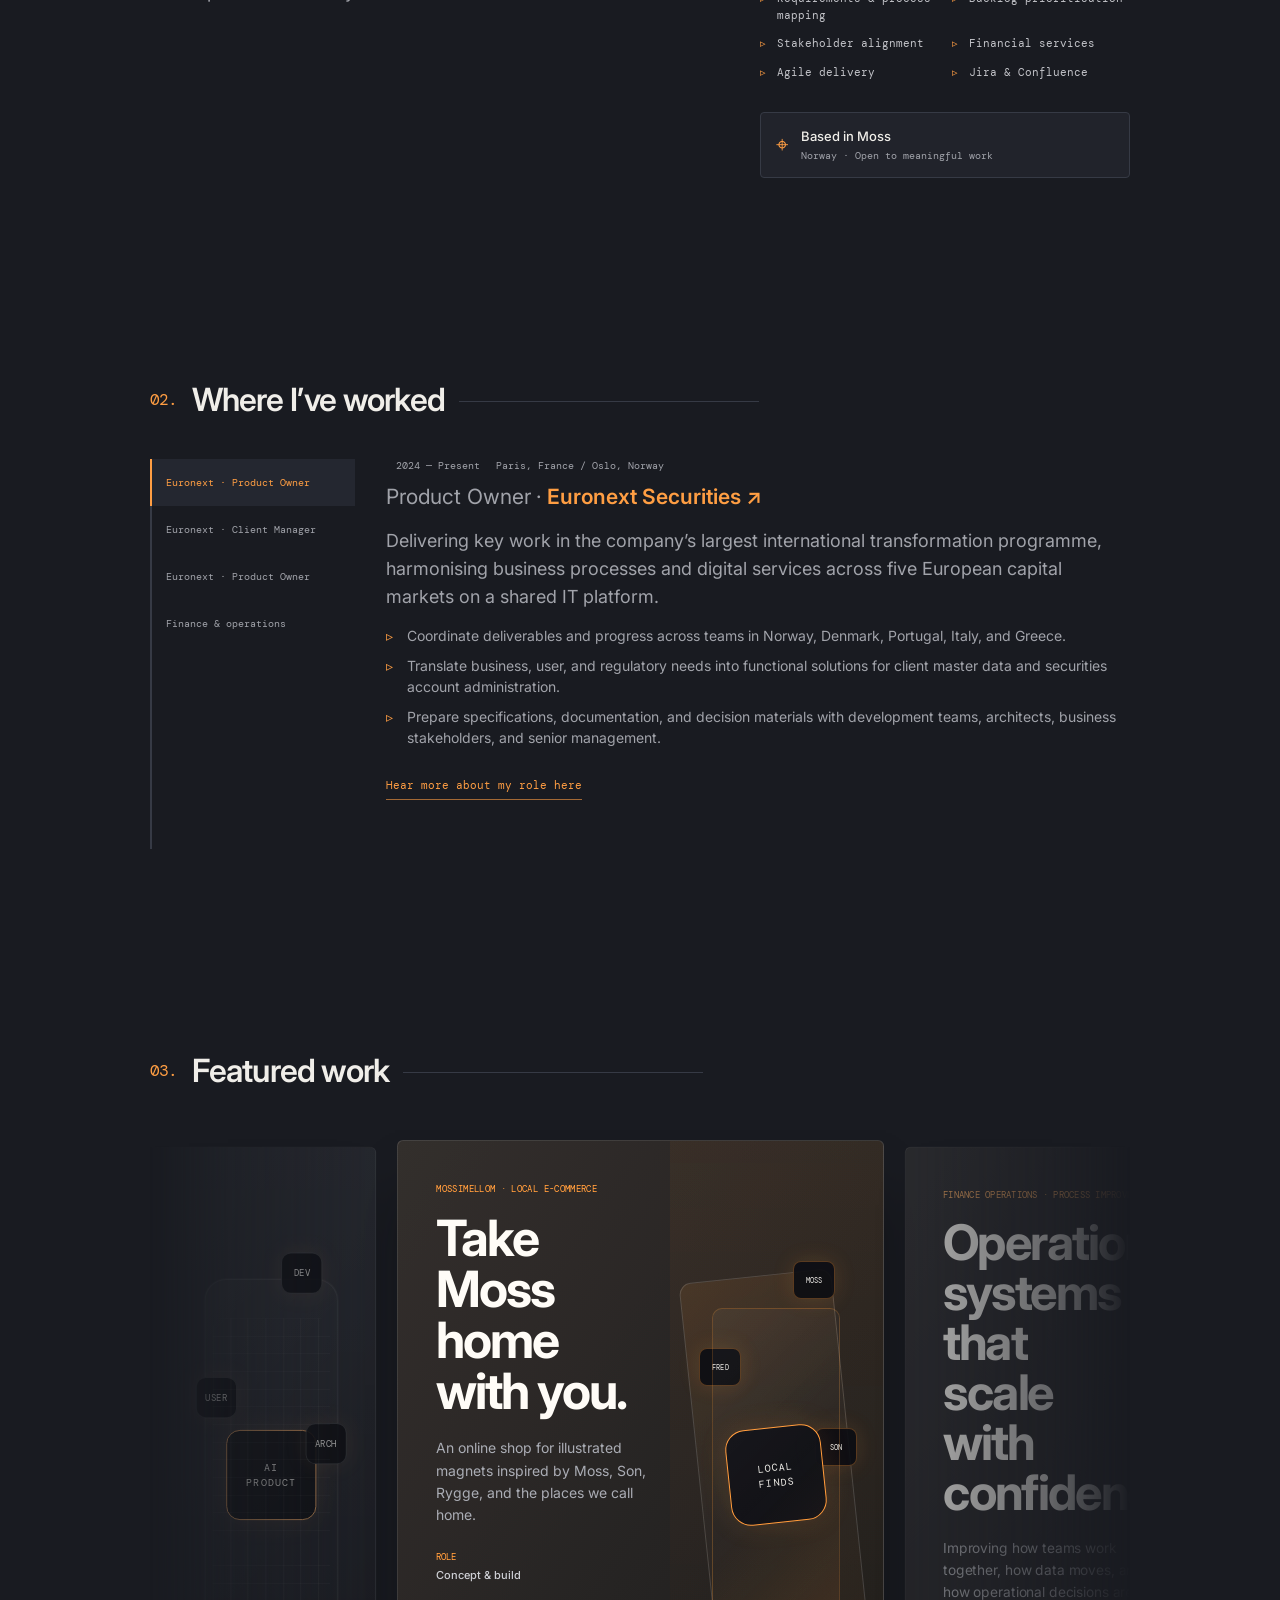
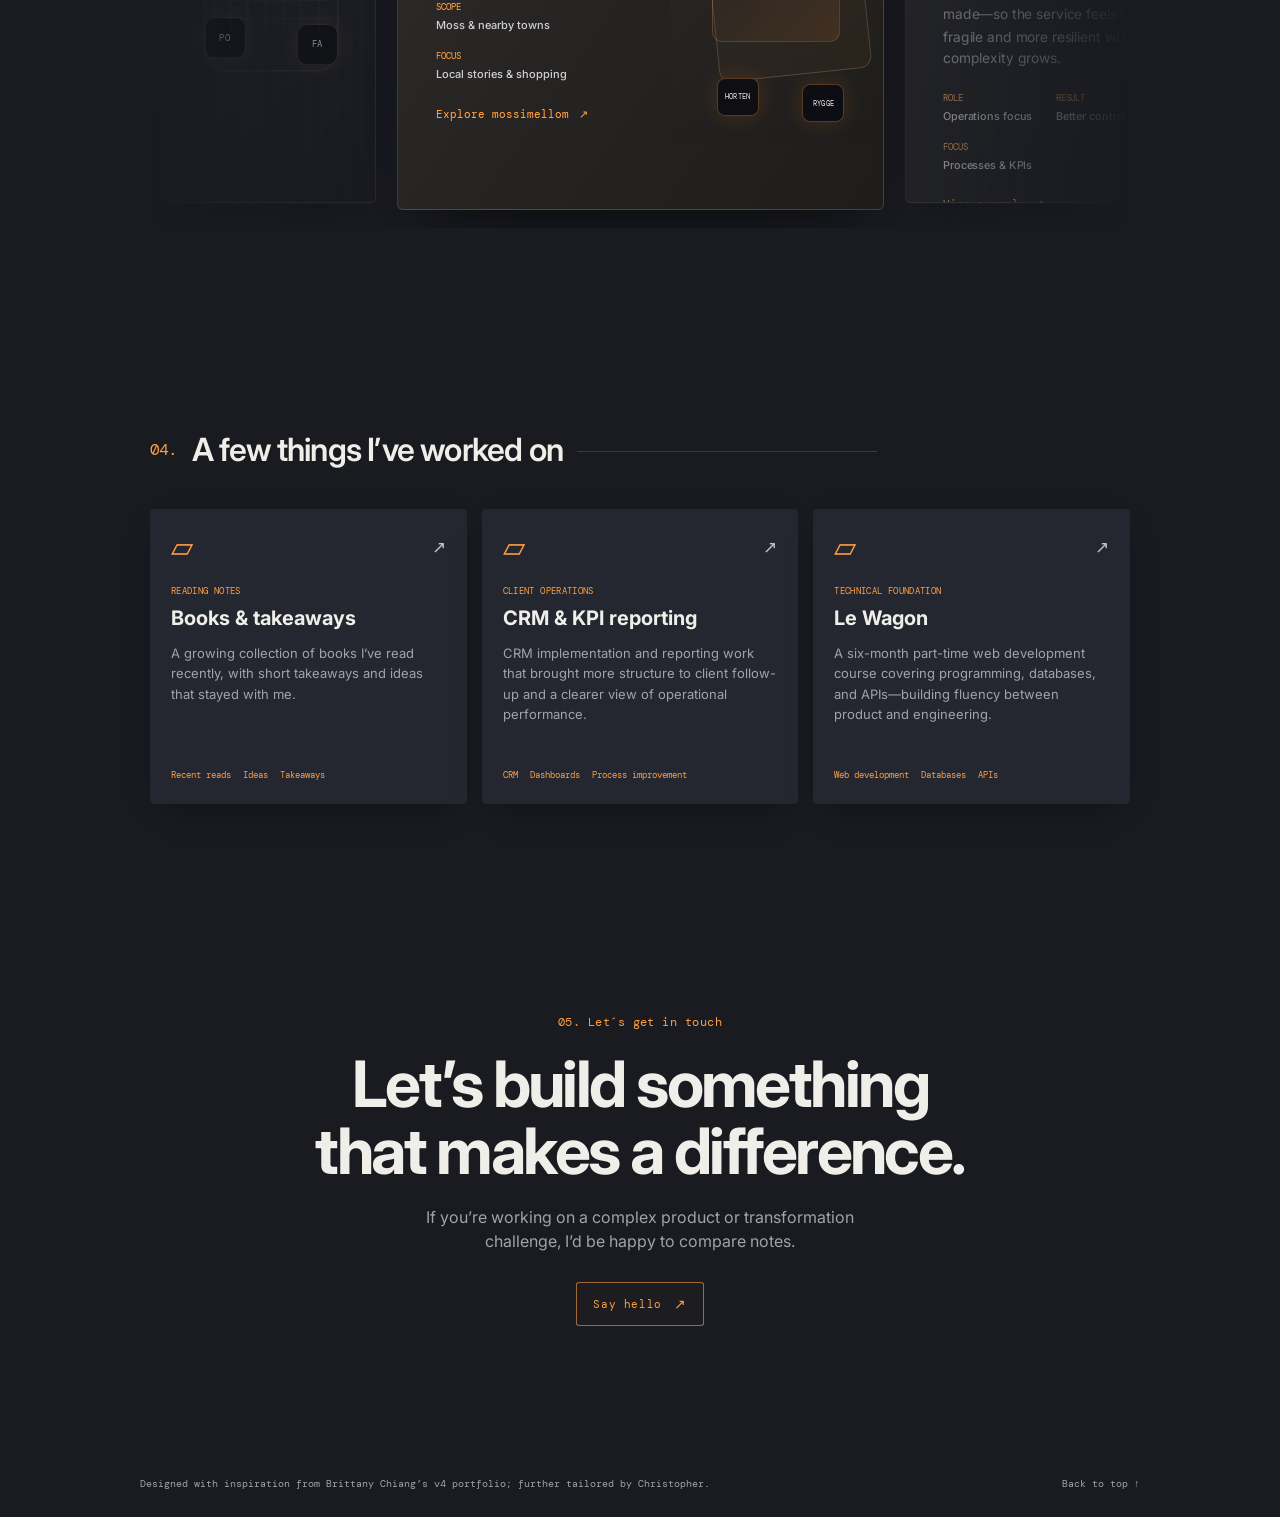
==== commit 6a1ec1b0: "Added reading log to project card" ====
--- a/index.html
+++ b/index.html
@@ -366,12 +366,12 @@
     <section class="section projects-section" id="projects" aria-labelledby="projects-title">
       <h2 class="section-heading" id="projects-title" data-i18n="projects.heading">A few things I’ve worked on</h2>
       <div class="project-grid">
-        <article class="project-card">
-          <div class="project-top"><span class="folder-icon">▱</span><span class="project-arrow">↗</span></div>
-          <p class="eyebrow" data-i18n="projects.card1.eyebrow">DIGITAL PRODUCT</p><h3 data-i18n="projects.card1.title">MyVPS</h3>
-          <p data-i18n="projects.card1.summary">A core digital service for more than 100 banks and financial institutions. Product ownership across ongoing development, testing, rollout, and user training.</p>
-          <div class="tag-row"><span data-i18n="projects.card1.tag1">Product ownership</span><span data-i18n="projects.card1.tag2">Financial services</span><span data-i18n="projects.card1.tag3">Enablement</span></div>
-        </article>
+        <a class="project-card" href="reading-notes.html" aria-labelledby="reading-card-title" aria-describedby="reading-card-summary">
+          <div class="project-top" aria-hidden="true"><span class="folder-icon">▱</span><span class="project-arrow">↗</span></div>
+          <p class="eyebrow" data-i18n="projects.card1.eyebrow">READING NOTES</p><h3 id="reading-card-title" data-i18n="projects.card1.title">Books &amp; takeaways</h3>
+          <p id="reading-card-summary" data-i18n="projects.card1.summary">A growing collection of books I’ve read recently, with short takeaways and ideas that stayed with me.</p>
+          <div class="tag-row"><span data-i18n="projects.card1.tag1">Recent reads</span><span data-i18n="projects.card1.tag2">Ideas</span><span data-i18n="projects.card1.tag3">Takeaways</span></div>
+        </a>
         <article class="project-card">
           <div class="project-top"><span class="folder-icon">▱</span><span class="project-arrow">↗</span></div>
           <p class="eyebrow" data-i18n="projects.card2.eyebrow">CLIENT OPERATIONS</p><h3 data-i18n="projects.card2.title">CRM &amp; KPI reporting</h3>
--- a/style.css
+++ b/style.css
@@ -1468,6 +1468,127 @@
 }
 .coming-soon-content .text-link { margin-top: 32px; }
 
+.reading-main {
+  max-width: 1280px;
+  min-height: 100vh;
+  margin: 0 auto;
+  padding: calc(var(--nav-height) + 70px) clamp(25px, 6vw, 82px) 90px;
+}
+.reading-intro {
+  max-width: 760px;
+  margin-bottom: 48px;
+}
+.reading-intro .eyebrow {
+  margin: 0 0 16px;
+  color: var(--accent);
+  font: 10px var(--font-mono);
+  letter-spacing: .1em;
+}
+.reading-intro h1 {
+  margin: 0;
+  color: var(--lightest-slate);
+  font-size: clamp(42px, 7vw, 72px);
+  line-height: 1.05;
+  letter-spacing: -.05em;
+}
+.reading-intro > p:not(.eyebrow) {
+  max-width: 600px;
+  margin: 18px 0 0;
+  font-size: 16px;
+  line-height: 1.7;
+}
+.book-grid {
+  display: grid;
+  grid-template-columns: repeat(3, minmax(0, 1fr));
+  gap: clamp(14px, 2.5vw, 30px);
+  perspective: 1100px;
+}
+.book-card {
+  position: relative;
+  display: flex;
+  min-width: 0;
+  aspect-ratio: .76;
+  flex-direction: column;
+  padding: clamp(10px, 1.6vw, 18px);
+  overflow: hidden;
+  border: 1px solid rgba(255, 255, 255, .1);
+  border-radius: 7px;
+  background: linear-gradient(145deg, #292c35, #1d2027);
+  box-shadow: 0 18px 38px -25px rgba(8, 9, 12, .95);
+  transform: rotate(var(--book-tilt, 0deg));
+  transition: transform .35s ease, border-color .35s ease, box-shadow .35s ease;
+}
+.book-card:nth-child(3n + 1) { --book-tilt: -1.2deg; }
+.book-card:nth-child(3n) { --book-tilt: 1.1deg; }
+.book-card:hover {
+  z-index: 1;
+  border-color: rgba(255, 158, 67, .5);
+  box-shadow: 0 25px 48px -24px rgba(8, 9, 12, .95);
+  transform: translateY(-7px) rotate(0);
+}
+.book-card-cover {
+  position: relative;
+  flex: 1;
+  overflow: hidden;
+  border-radius: 3px;
+  background:
+    radial-gradient(ellipse at 74% 22%, rgba(255, 255, 255, .2), transparent 34%),
+    linear-gradient(145deg, #3c4651, #202631 58%, #b96d4c);
+  box-shadow: inset 0 0 0 1px rgba(255, 255, 255, .12);
+}
+.book-card-cover::before,
+.book-card-cover::after {
+  position: absolute;
+  content: "";
+}
+.book-card-cover::before {
+  inset: 14% 12%;
+  border: 1px solid rgba(255, 255, 255, .3);
+  border-radius: 48% 52% 42% 58%;
+  transform: rotate(-24deg);
+}
+.book-card-cover::after {
+  inset: 26% 20%;
+  border: 1px solid rgba(255, 255, 255, .18);
+  border-radius: 50%;
+  box-shadow: 0 0 0 18px rgba(255, 255, 255, .025), 0 0 0 38px rgba(255, 255, 255, .02);
+}
+.book-card:nth-child(2) .book-card-cover {
+  background: radial-gradient(circle at 30% 68%, rgba(255, 158, 67, .8), transparent 26%), linear-gradient(155deg, #4b3b3c, #24232b 62%, #847164);
+}
+.book-card:nth-child(2) .book-card-cover::before { inset: 22% 15%; border-radius: 4px; transform: rotate(28deg); }
+.book-card:nth-child(3) .book-card-cover {
+  background: radial-gradient(ellipse at 72% 75%, rgba(131, 157, 167, .75), transparent 38%), linear-gradient(145deg, #3e4c57, #1e2730 65%, #5f423d);
+}
+.book-card:nth-child(3) .book-card-cover::before { inset: 8% 25%; border-radius: 50% 50% 8% 8%; transform: rotate(6deg); }
+.book-card:nth-child(4) .book-card-cover {
+  background: radial-gradient(circle at 48% 48%, rgba(255, 158, 67, .65), transparent 30%), linear-gradient(145deg, #49473e, #24272b 62%, #70533f);
+}
+.book-card:nth-child(4) .book-card-cover::before { inset: 18% 18%; border-radius: 0; transform: rotate(45deg); }
+.book-card:nth-child(5) .book-card-cover {
+  background: radial-gradient(ellipse at 25% 35%, rgba(178, 132, 111, .7), transparent 32%), linear-gradient(145deg, #493a3e, #24232b 65%, #514658);
+}
+.book-card:nth-child(5) .book-card-cover::before { inset: 20% 12%; border-radius: 50% 4px; transform: rotate(-12deg); }
+.book-card:nth-child(6) .book-card-cover {
+  background: radial-gradient(ellipse at 65% 30%, rgba(255, 158, 67, .72), transparent 28%), linear-gradient(145deg, #465149, #24272c 62%, #655541);
+}
+.book-card:nth-child(6) .book-card-cover::before { inset: 17% 27%; border-radius: 50%; transform: scaleX(.55); }
+.book-card-details {
+  min-height: 22%;
+  margin-top: 12px;
+  border-top: 1px solid rgba(255, 255, 255, .08);
+  background: linear-gradient(180deg, rgba(255, 255, 255, .025), transparent);
+}
+.reading-back-link { margin-top: 38px; }
+
+@media (max-width: 768px) {
+  .book-grid { grid-template-columns: repeat(2, minmax(0, 1fr)); }
+}
+@media (max-width: 600px) {
+  .reading-main { padding: calc(74px + 55px) 25px 70px; }
+  .reading-intro { margin-bottom: 34px; }
+}
+
 @media (prefers-reduced-motion: reduce) {
   html { scroll-behavior: auto; }
   *, *::before, *::after {
